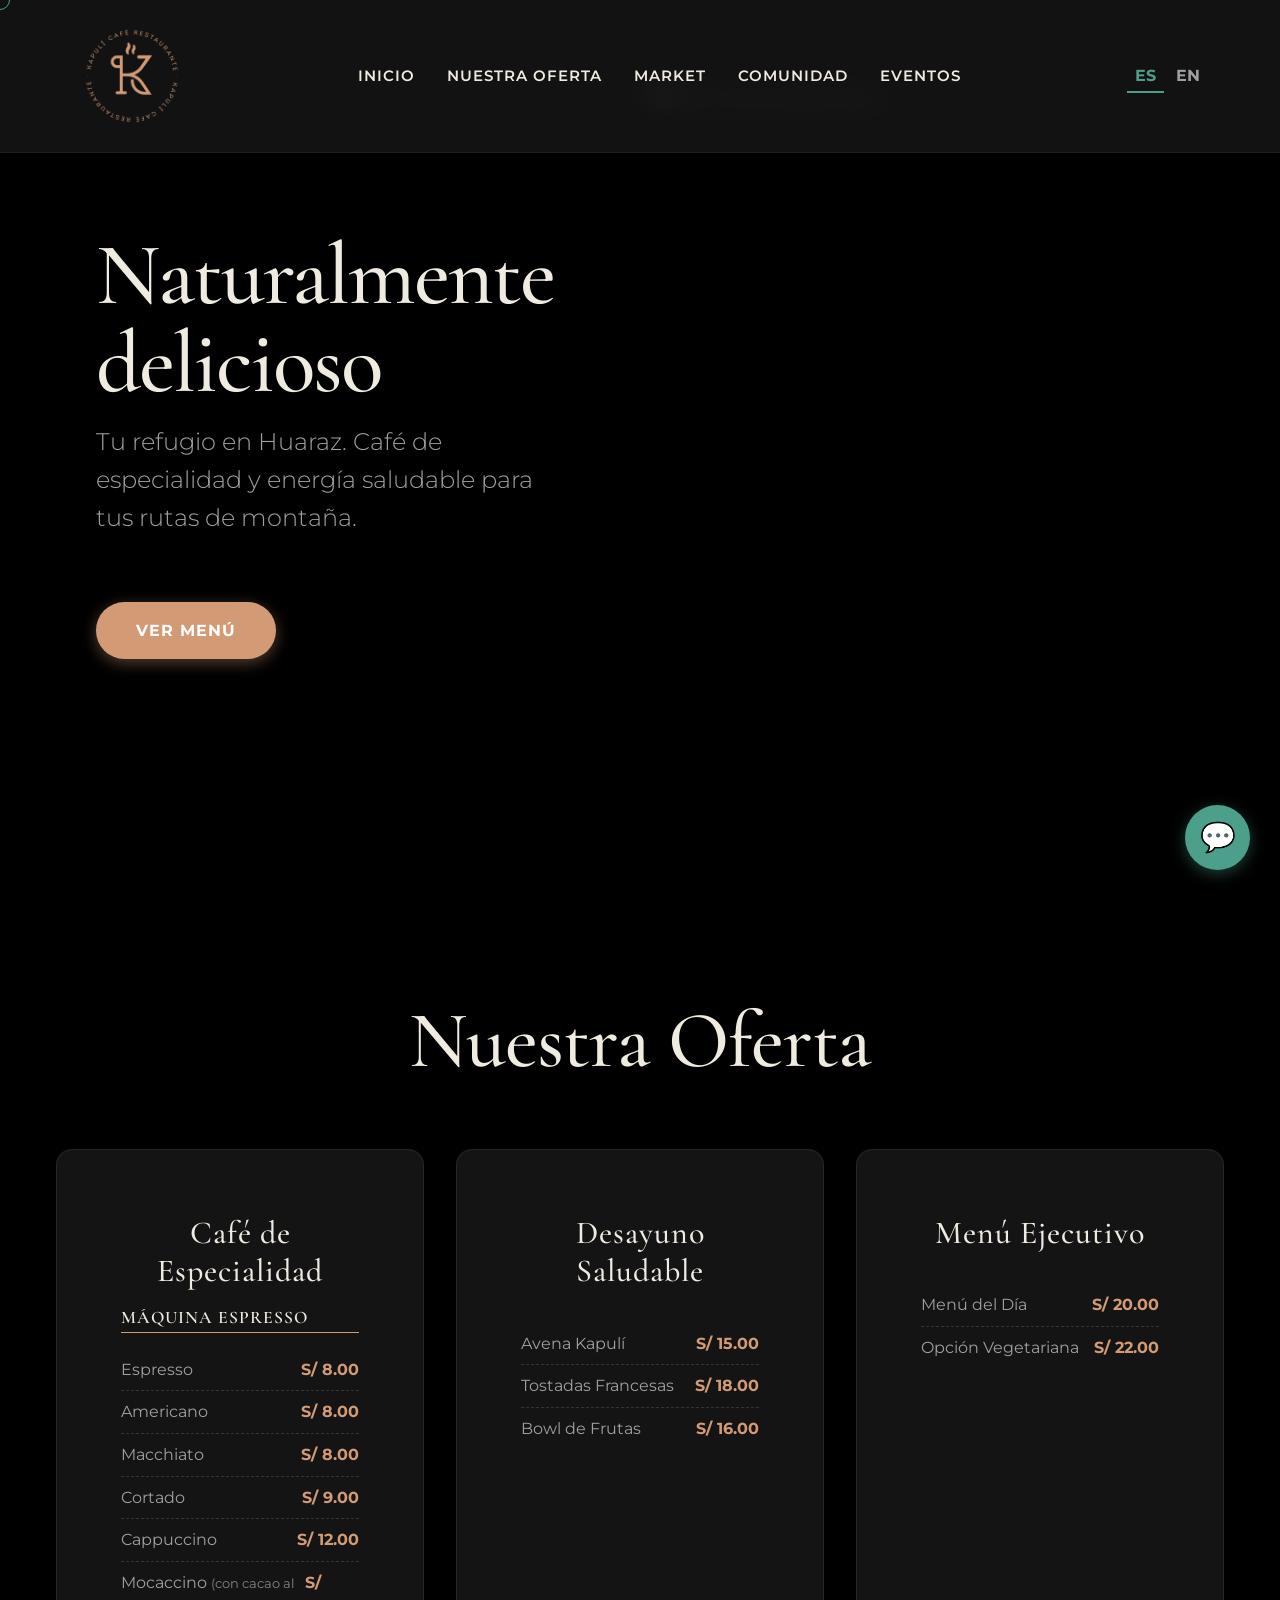
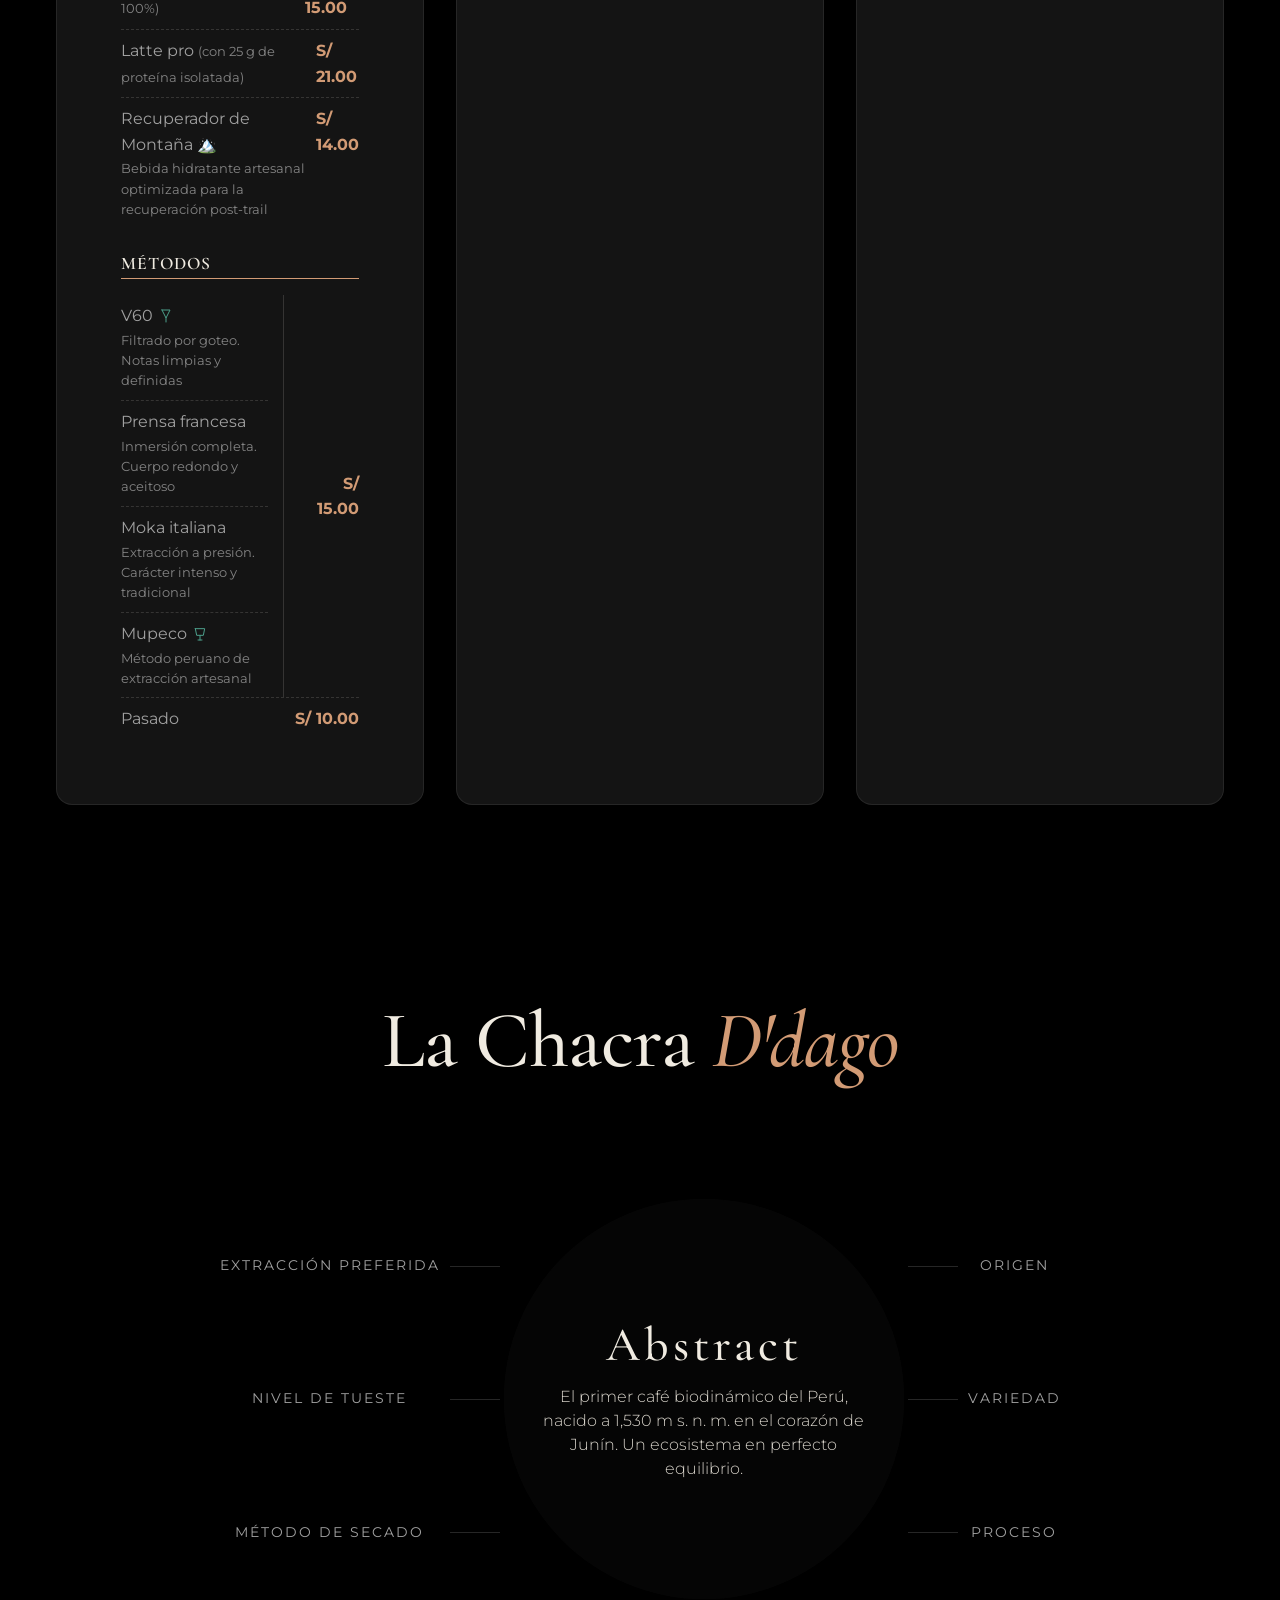
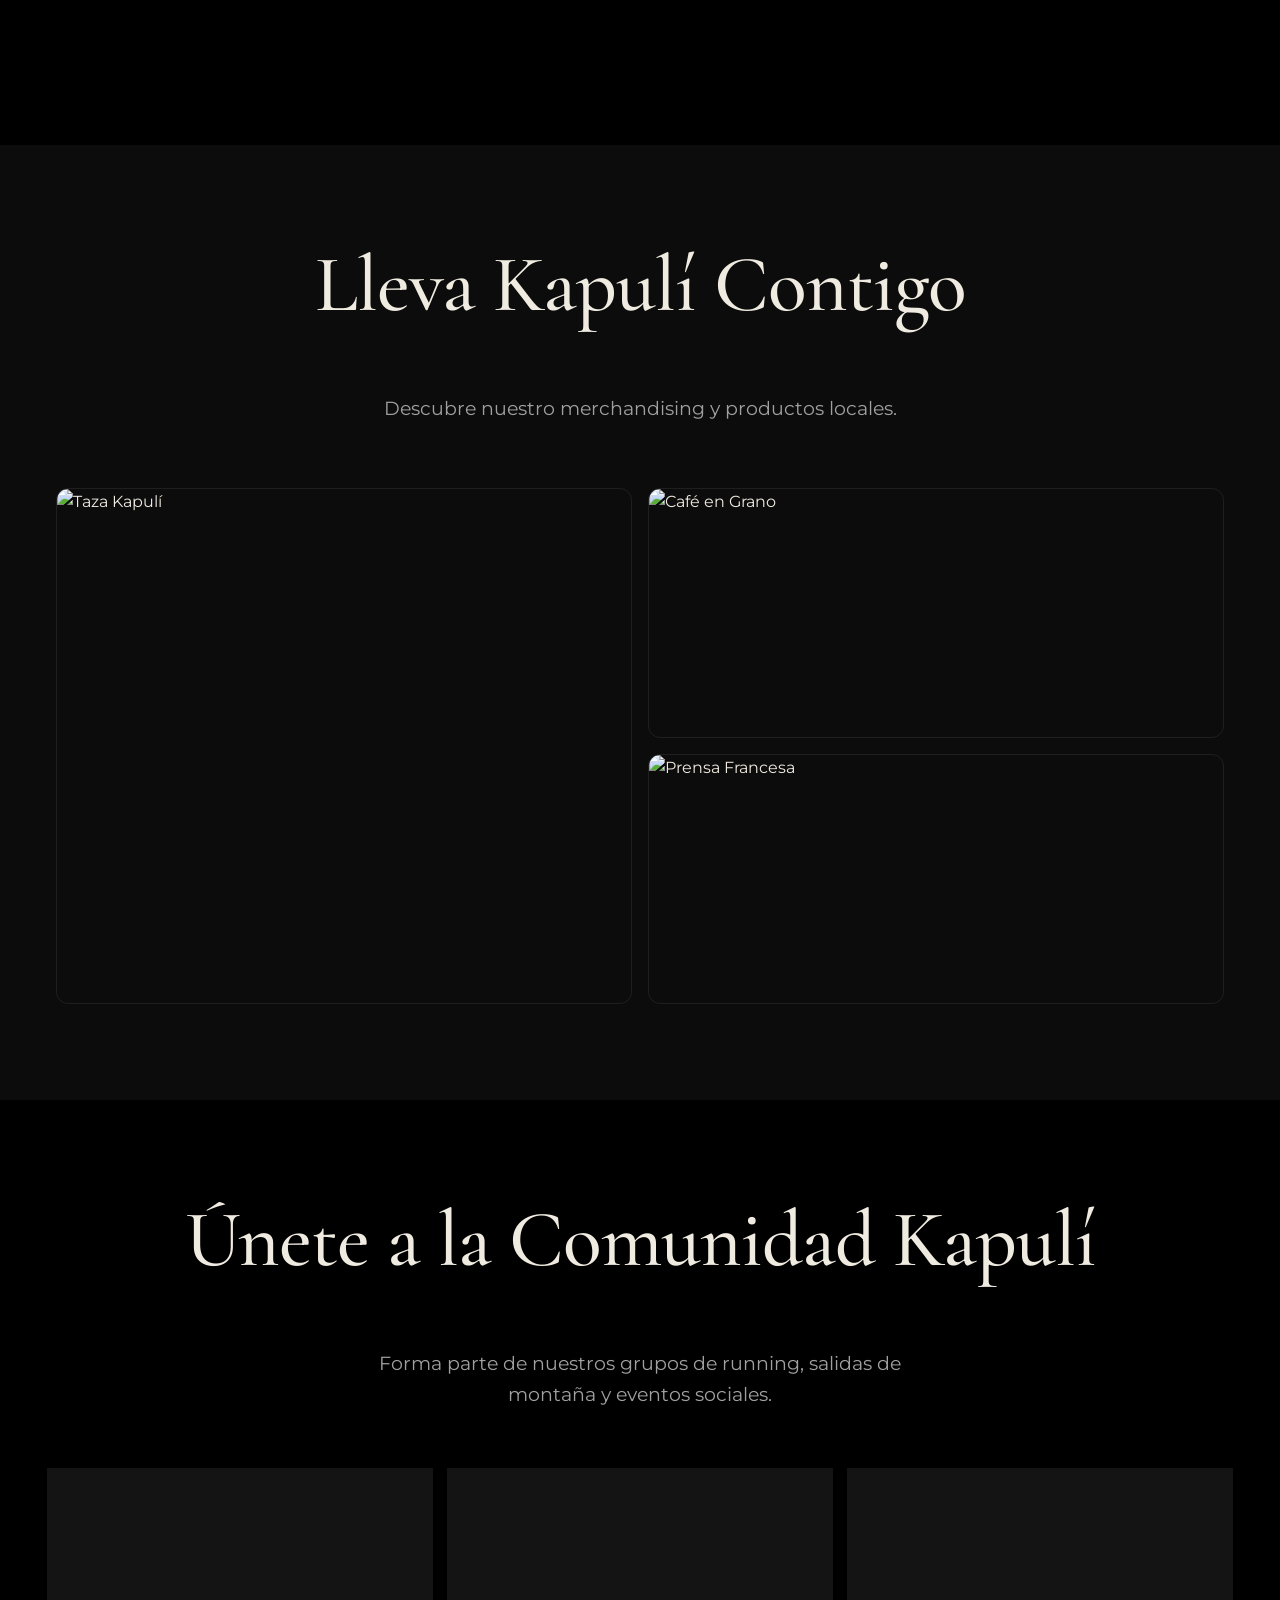
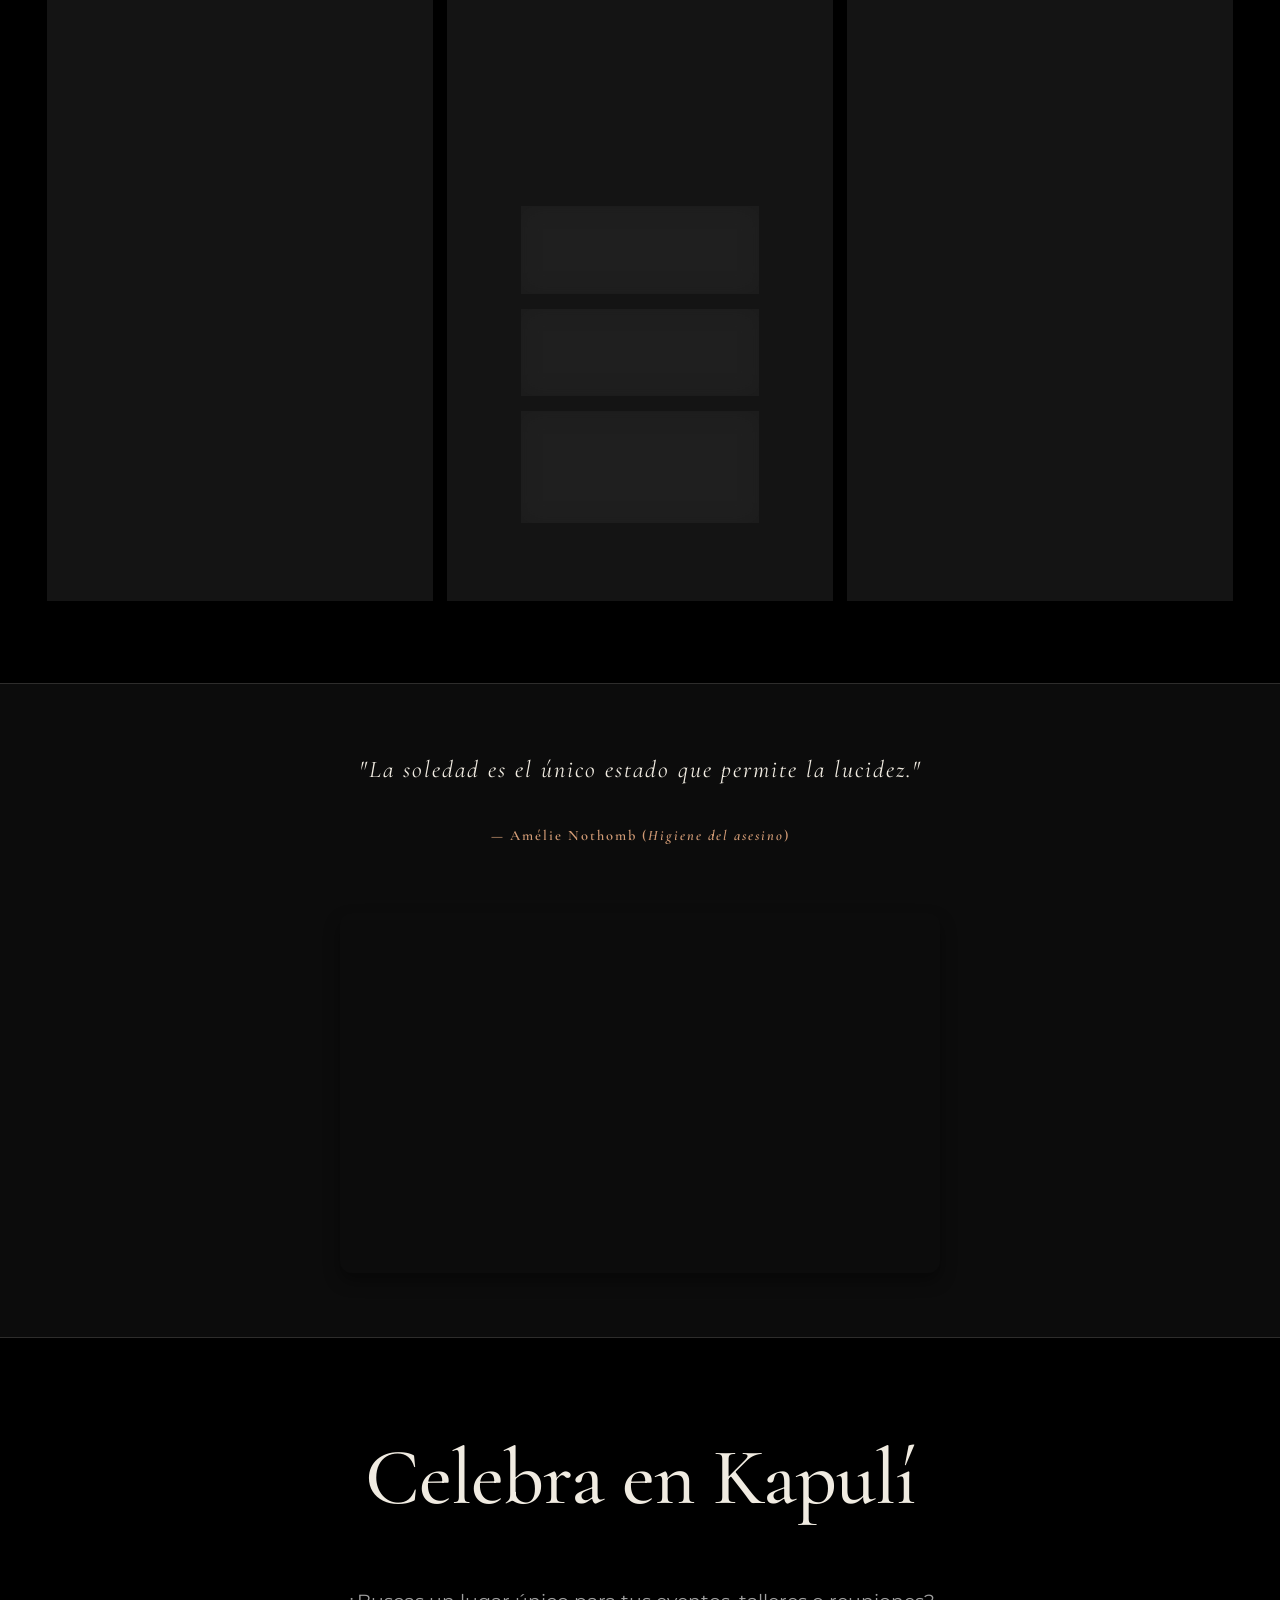
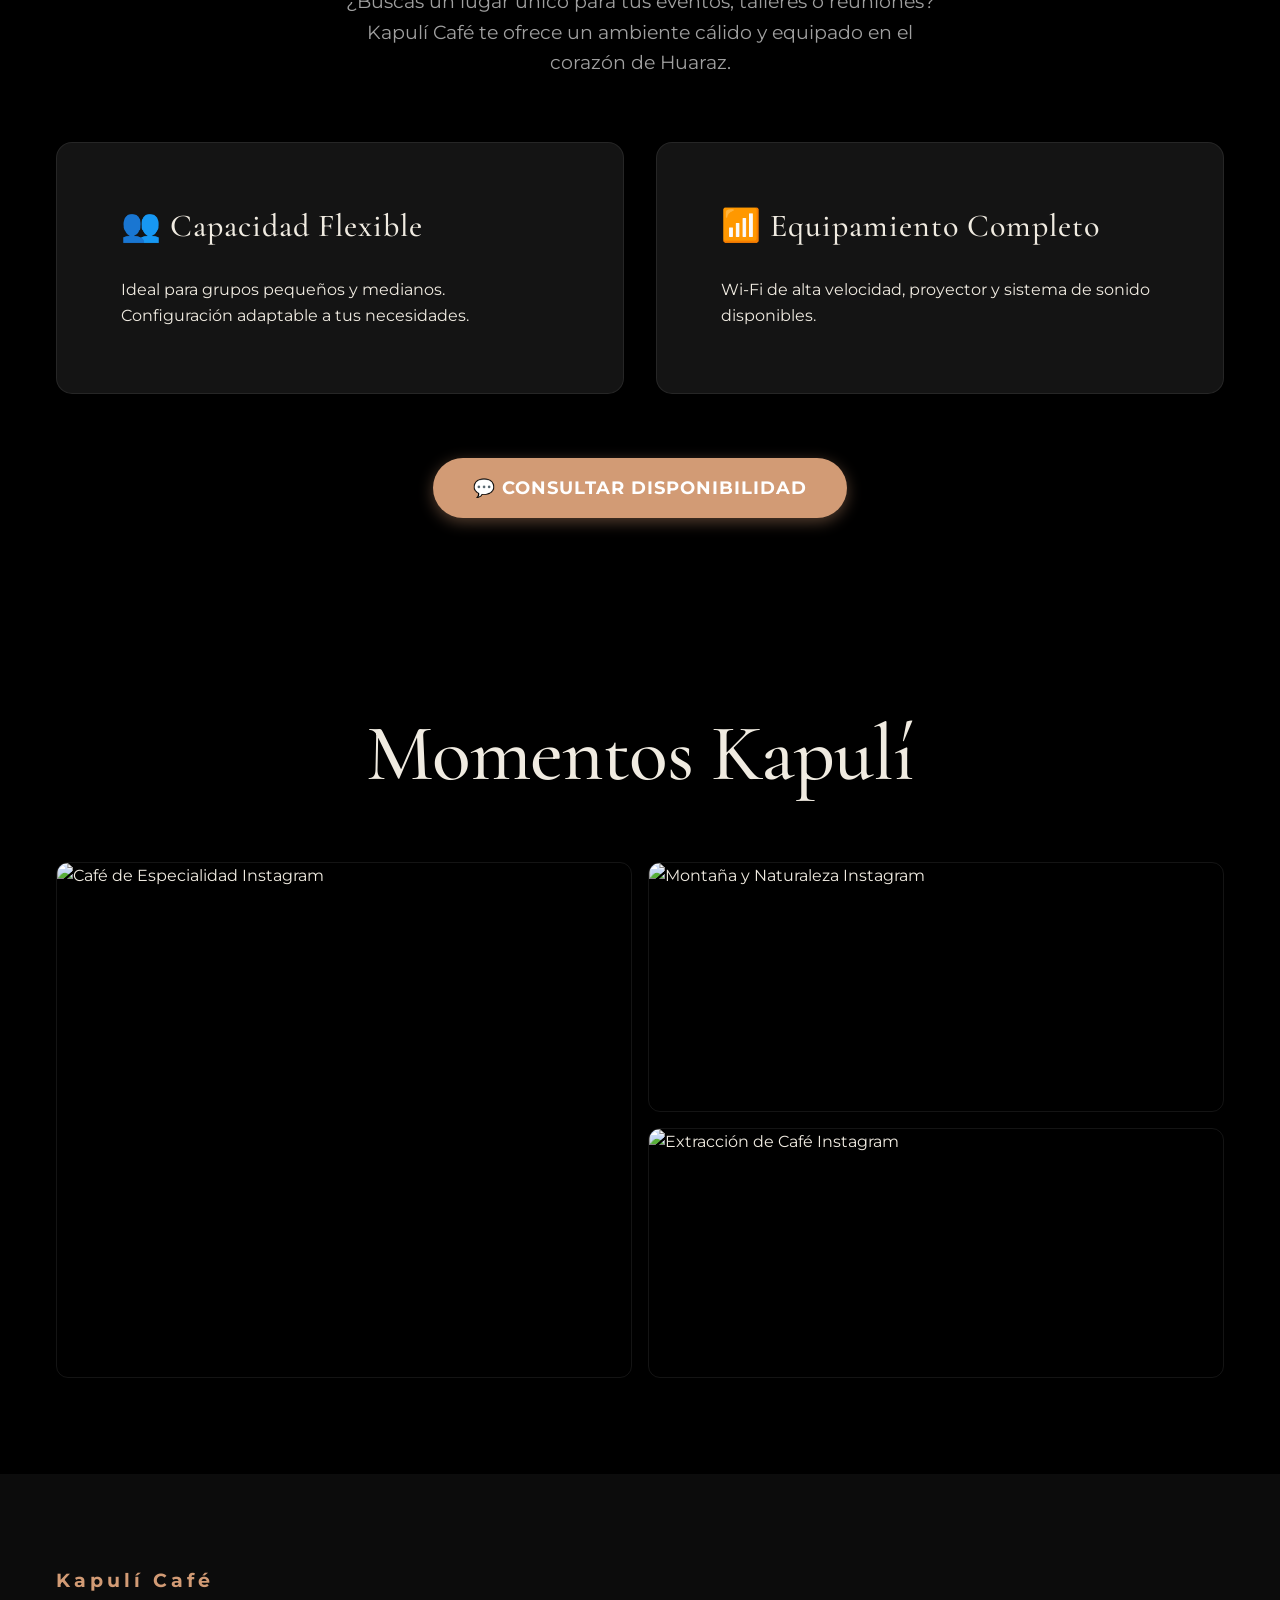
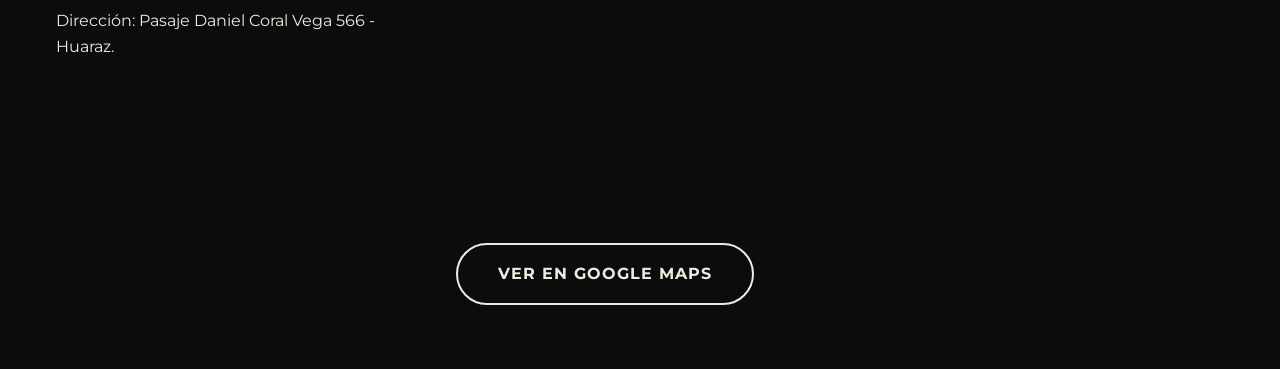
==== index.html @ ce72f65f "feat: implement interactive technical coffee wheel inspired by onyx layout" ====
<!DOCTYPE html>
<html lang="es">
<head>
    <meta charset="UTF-8">
    <meta name="viewport" content="width=device-width, initial-scale=1.0">
    <title>Kapulí Café | Naturalmente delicioso</title>
    <meta name="description" content="Kapulí Café: Tu refugio saludable en Huaraz. Café de especialidad, comunidad de montañismo y running, y comida nutritiva para tus aventuras.">
    <meta name="keywords" content="Café de especialidad en Huaraz, Montañismo, Running, Refugio saludable, Cafetería en Huaraz, Café de origen">
    
    <!-- CSS -->
    <link rel="stylesheet" href="css/variables.css">
    <link rel="stylesheet" href="css/base.css">
    <link rel="stylesheet" href="css/layout.css">
    <link rel="stylesheet" href="css/components.css">
    
    <!-- Google Fonts Fallback (Montserrat & Cormorant Garamond) -->
    <link rel="preconnect" href="https://fonts.googleapis.com">
    <link rel="preconnect" href="https://fonts.gstatic.com" crossorigin>
    <link href="https://fonts.googleapis.com/css2?family=Cormorant+Garamond:ital,wght@0,400;0,500;0,600;0,700;1,400;1,500;1,600;1,700&family=Montserrat:wght@300;400;600;700&display=swap" rel="stylesheet">
    
    <!-- JSON-LD SEO Local -->
    <script type="application/ld+json">
    {
      "@context": "https://schema.org",
      "@type": "CafeOrCoffeeShop",
      "name": "Kapulí Café",
      "image": "https://okarin112.github.io/kapuli-cafe/assets/brand/logo.png",
      "url": "https://okarin112.github.io/kapuli-cafe/",
      "telephone": "+51999999999",
      "address": {
        "@type": "PostalAddress",
        "streetAddress": "Pasaje Daniel Coral Vega 566",
        "addressLocality": "Huaraz",
        "addressRegion": "Ancash",
        "postalCode": "02001",
        "addressCountry": "PE"
      },
      "servesCuisine": "Specialty Coffee",
      "description": "Tu refugio saludable en Huaraz. Café de especialidad, comunidad de montañismo y running, y comida nutritiva para tus aventuras."
    }
    </script>
</head>
<body>
    <!-- Splash Screen -->
    <div id="splash-screen" class="splash-screen">
        <div class="splash-content">
            <img src="assets/brand/logo.png" alt="Kapulí Café Logo" class="splash-logo">
            <h2 class="pulse-text" data-i18n="hero.slogan" style="font-family: var(--font-serif);"><em>Naturalmente</em> delicioso</h2>
        </div>
    </div>
    <!-- Navbar -->
    <header class="header">
        <nav class="nav-container">
            <div class="logo">
                <img src="assets/brand/logo.png" alt="Kapulí Café Logo" id="navbar-logo" style="height: 120px; width: auto; object-fit: contain;">
            </div>
            
            <button class="menu-toggle" id="mobile-menu-btn" aria-label="Abrir menú">☰</button>
            
            <ul class="nav-links" id="nav-links">
                <li><a href="#hero" class="nav-item" data-i18n="nav.home">Inicio</a></li>
                <li><a href="#menu" class="nav-item" data-i18n="nav.menu">Nuestra Oferta</a></li>
                <li><a href="#market" class="nav-item" data-i18n="nav.market">Market</a></li>
                <li><a href="#community" class="nav-item" data-i18n="nav.community">Comunidad</a></li>
                <li><a href="#events" class="nav-item" data-i18n="nav.events">Eventos</a></li>
            </ul>
            <div class="lang-selector">
                <button id="btn-es" class="active" aria-label="Cambiar a Español">ES</button>
                <button id="btn-en" aria-label="Cambiar a Inglés">EN</button>
            </div>
        </nav>
    </header>

    <main>
        <!-- Hero Section -->
        <section id="hero" class="hero">
            <div class="hero-left">
                <h2 class="reveal-text" data-i18n="hero.slogan"><em>Naturalmente</em> delicioso</h2>
                <p class="reveal-text" data-i18n="hero.description">Tu refugio en Huaraz. Café de especialidad y energía saludable para tus rutas de montaña.</p>
                <a href="#menu" class="btn btn-primary reveal-text" data-i18n="hero.cta">Ver Menú</a>
            </div>
            <div class="hero-right reveal-text">
                <img src="https://images.unsplash.com/photo-1497935586351-b67a49e012bf?auto=format&fit=crop&w=800&q=80" alt="Café de especialidad Kapulí">
            </div>
        </section>

        <!-- Nuestra Oferta -->
        <section id="menu" class="menu-section">
            <div class="container">
                <h2 class="section-title reveal-text" data-i18n="menu.title">Nuestra <em>Oferta</em></h2>
                <div class="menu-categories">
                    <div class="category-card" id="cat-coffee">
                        <h3 data-i18n="menu.coffee.title">☕ Café de Especialidad</h3>
                        
                        <h4 style="text-align: left; color: var(--color-text-main); margin-top: 1rem; font-size: 1.1rem; border-bottom: 1px solid var(--color-primary); padding-bottom: 4px;">MÁQUINA ESPRESSO</h4>
                        <ul class="product-list" style="margin-top: 0.5rem;">
                            <li><span>Espresso</span> <span class="price">S/ 8.00</span></li>
                            <li><span>Americano</span> <span class="price">S/ 8.00</span></li>
                            <li><span>Macchiato</span> <span class="price">S/ 8.00</span></li>
                            <li><span>Cortado</span> <span class="price">S/ 9.00</span></li>
                            <li><span>Cappuccino</span> <span class="price">S/ 12.00</span></li>
                            <li>
                                <div style="display: flex; flex-direction: column;">
                                    <span>Mocaccino <small style="font-size: 0.8em; opacity: 0.8;">(con cacao al 100%)</small></span>
                                </div>
                                <span class="price">S/ 15.00</span>
                            </li>
                            <li>
                                <div style="display: flex; flex-direction: column;">
                                    <span>Latte pro <small style="font-size: 0.8em; opacity: 0.8;">(con 25 g de proteína isolatada)</small></span>
                                </div>
                                <span class="price">S/ 21.00</span>
                            </li>
                            <li>
                                <div style="display: flex; flex-direction: column;">
                                    <span data-i18n="menu.recovery.title">Recuperador de Montaña 🏔️</span>
                                    <small data-i18n="menu.recovery.desc" style="font-size: 0.8em; opacity: 0.8; display: block; margin-top: 2px;">Bebida hidratante artesanal optimizada para la recuperación post-trail</small>
                                </div>
                                <span class="price">S/ 14.00</span>
                            </li>
                        </ul>
                        <h4 style="text-align: left; color: var(--color-text-main); margin-top: 1.5rem; font-size: 1.1rem; border-bottom: 1px solid var(--color-primary); padding-bottom: 4px;">MÉTODOS</h4>
                        <ul class="product-list" style="margin-top: 0.5rem;">
                            <li style="align-items: center; padding: 0; border-bottom: 1px dashed var(--color-border);">
                                <div style="flex: 1; border-right: 1px solid var(--color-border); padding-right: 15px;">
                                    <div style="padding: 0.5rem 0; border-bottom: 1px dashed var(--color-border);">
                                        <div style="display: flex; flex-direction: column;">
                                            <span title="Filtrado manual por goteo con perfil limpio" style="display: flex; align-items: center;">V60 
                                                <svg style="margin-left:5px;" width="16" height="16" viewBox="0 0 24 24" fill="none" stroke="var(--color-secondary)" stroke-width="1.5" stroke-linecap="round" stroke-linejoin="round"><polygon points="6 3 18 3 12 15 6 3"></polygon><line x1="12" y1="15" x2="12" y2="21"></line></svg>
                                            </span>
                                            <span style="font-size: 0.8em; opacity: 0.8; margin-top: 2px;">Filtrado por goteo. Notas limpias y definidas</span>
                                        </div>
                                    </div>
                                    <div style="padding: 0.5rem 0; border-bottom: 1px dashed var(--color-border);">
                                        <div style="display: flex; flex-direction: column;">
                                            <span>Prensa francesa</span>
                                            <span style="font-size: 0.8em; opacity: 0.8; margin-top: 2px;">Inmersión completa. Cuerpo redondo y aceitoso</span>
                                        </div>
                                    </div>
                                    <div style="padding: 0.5rem 0; border-bottom: 1px dashed var(--color-border);">
                                        <div style="display: flex; flex-direction: column;">
                                            <span>Moka italiana</span>
                                            <span style="font-size: 0.8em; opacity: 0.8; margin-top: 2px;">Extracción a presión. Carácter intenso y tradicional</span>
                                        </div>
                                    </div>
                                    <div style="padding: 0.5rem 0;">
                                        <div style="display: flex; flex-direction: column;">
                                            <span title="Método peruano de extracción artesanal" style="display: flex; align-items: center;">Mupeco 
                                                <svg style="margin-left:5px;" width="16" height="16" viewBox="0 0 24 24" fill="none" stroke="var(--color-secondary)" stroke-width="1.5" stroke-linecap="round" stroke-linejoin="round"><path d="M5 4h14l-2 10H7L5 4z"></path><path d="M12 14v7"></path><path d="M9 21h6"></path></svg>
                                            </span>
                                            <span style="font-size: 0.8em; opacity: 0.8; margin-top: 2px;">Método peruano de extracción artesanal</span>
                                        </div>
                                    </div>
                                </div>
                                <span class="price" style="margin-left: 15px; width: 60px; text-align: right;">S/ 15.00</span>
                            </li>
                            <li><span>Pasado</span> <span class="price">S/ 10.00</span></li>
                        </ul>

                    </div>
                    <div class="category-card" id="cat-breakfast">
                        <h3 data-i18n="menu.breakfast.title">🥐 Desayuno Saludable</h3>
                        <ul class="product-list">
                            <li>Avena Kapulí <span class="price">S/ 15.00</span></li>
                            <li>Tostadas Francesas <span class="price">S/ 18.00</span></li>
                            <li>Bowl de Frutas <span class="price">S/ 16.00</span></li>
                        </ul>
                    </div>
                    <div class="category-card" id="cat-executive">
                        <h3 data-i18n="menu.executive.title">🍽️ Menú Ejecutivo</h3>
                        <ul class="product-list">
                            <li>Menú del Día <span class="price">S/ 20.00</span></li>
                            <li>Opción Vegetariana <span class="price">S/ 22.00</span></li>
                        </ul>
                    </div>
                </div>
            </div>
        </section>

        <!-- Coffee Lab Section: Rueda Técnica Interactiva -->
        <section id="coffee-lab-section" class="lab-section reveal-text">
            <div class="container">
                <h2 class="section-title reveal-text">La Chacra <em>D'dago</em></h2>
                <div class="coffee-wheel-container">
                    <div class="wheel-nodes-left">
                        <button class="wheel-node" data-key="extraccion">Extracción Preferida</button>
                        <button class="wheel-node" data-key="tueste">Nivel de Tueste</button>
                        <button class="wheel-node" data-key="secado">Método de Secado</button>
                    </div>
                    <div id="lab-center-display" class="lab-center-display">
                        <div class="center-content">
                            <h3 id="lab-title">abstract</h3>
                            <p id="lab-desc">El primer café biodinámico del Perú, nacido a 1,530 m s. n. m. en el corazón de Junín. Un ecosistema en perfecto equilibrio.</p>
                        </div>
                    </div>
                    <div class="wheel-nodes-right">
                        <button class="wheel-node" data-key="origen">Origen</button>
                        <button class="wheel-node" data-key="variedad">Variedad</button>
                        <button class="wheel-node" data-key="proceso">Proceso</button>
                    </div>
                </div>
            </div>
        </section>

        <!-- Market -->
        <section id="market" class="market-section">
            <div class="container">
                <h2 class="section-title reveal-text" data-i18n="market.title">Lleva <em>Kapulí</em> Contigo</h2>
                <p class="section-subtitle reveal-text" data-i18n="market.description">Descubre nuestro merchandising y productos locales.</p>
                <div class="market-gallery">
                    <div class="market-item">
                        <img src="https://images.unsplash.com/photo-1514432324607-a09d9b4aefdd?auto=format&fit=crop&w=600&q=80" alt="Taza Kapulí">
                    </div>
                    <div class="market-item">
                        <img src="https://images.unsplash.com/photo-1559525839-b184a4d698c7?auto=format&fit=crop&w=600&q=80" alt="Café en Grano">
                    </div>
                    <div class="market-item">
                        <img src="https://images.unsplash.com/photo-1544787219-7f47ccb76574?auto=format&fit=crop&w=600&q=80" alt="Prensa Francesa">
                    </div>
                </div>
            </div>
        </section>

        <!-- Comunidad -->
        <section id="community" class="community-section">
            <div class="container">
                <h2 class="section-title reveal-text" data-i18n="community.title">Únete a la <em>Comunidad</em> Kapulí</h2>
                <p class="section-subtitle reveal-text" data-i18n="community.description">Más que clientes, somos una comunidad en movimiento.</p>
                <div class="menu-categories">
                    <div class="category-card">
                        <h3>🏃 Running Club</h3>
                        <p class="product-list" style="border:none;">Salidas grupales todos los domingos. ¡Todos los ritmos bienvenidos! Corre con nosotros por los senderos de Huaraz.</p>
                        <br>
                        <a href="#" class="btn btn-strava">Unirme en Strava</a>
                    </div>
                    <div class="category-card">
                        <h3>🧗 Salidas a la Montaña</h3>
                        <p class="product-list" style="border:none;">Punto de encuentro para trekkings y aclimatación. Conecta con otros montañistas y planifica tu próxima cumbre.</p>
                        <div id="mountain-dashboard" class="mountain-dashboard">
                            <div class="weather-card reveal-text">
                                <div class="weather-location">Huaraz (3,052m)</div>
                                <div class="weather-data" style="display: flex; align-items: center; justify-content: center; gap: 8px;">
                                    <svg width="24" height="24" viewBox="0 0 24 24" fill="none" stroke="currentColor" stroke-width="1.5" stroke-linecap="round" stroke-linejoin="round"><circle cx="12" cy="12" r="5"/><line x1="12" y1="1" x2="12" y2="3"/><line x1="12" y1="21" x2="12" y2="23"/><line x1="4.22" y1="4.22" x2="5.64" y2="5.64"/><line x1="18.36" y1="18.36" x2="19.78" y2="19.78"/><line x1="1" y1="12" x2="3" y2="12"/><line x1="21" y1="12" x2="23" y2="12"/><line x1="4.22" y1="19.78" x2="5.64" y2="18.36"/><line x1="18.36" y1="5.64" x2="19.78" y2="4.22"/></svg>
                                    <span><span id="temp-huaraz">18°C</span> | <span id="cond-huaraz">Despejado</span></span>
                                </div>
                            </div>
                            <div class="weather-card reveal-text">
                                <div class="weather-location">Laguna Churup (4,450m)</div>
                                <div class="weather-data" style="display: flex; align-items: center; justify-content: center; gap: 8px;">
                                    <svg width="24" height="24" viewBox="0 0 24 24" fill="none" stroke="currentColor" stroke-width="1.5" stroke-linecap="round" stroke-linejoin="round"><path d="M18 10h-1.26A8 8 0 1 0 9 20h9a5 5 0 0 0 0-10z"/></svg>
                                    <span><span id="temp-churup">8°C</span> | <span id="cond-churup">Nublado</span></span>
                                </div>
                            </div>
                            <div class="weather-card reveal-text">
                                <div class="weather-location">Nevado Vallunaraju (5,686m)</div>
                                <div class="weather-data" style="display: flex; align-items: center; justify-content: center; gap: 8px;">
                                    <svg width="24" height="24" viewBox="0 0 24 24" fill="none" stroke="currentColor" stroke-width="1.5" stroke-linecap="round" stroke-linejoin="round"><path d="M9.59 4.59A2 2 0 1 1 11 8H2m10.59 11.41A2 2 0 1 0 14 16H2m15.73-8.27A2.5 2.5 0 1 1 19.5 12H2"/></svg>
                                    <span><span id="temp-valluna">-4°C</span> | <span id="cond-valluna">Viento Fuerte</span></span>
                                </div>
                            </div>
                        </div>
                    </div>
                    <div class="category-card">
                        <h3>🎙️ Eventos y Charlas</h3>
                        <p class="product-list" style="border:none;">Proyecciones, charlas técnicas y café post-ruta. Aprende, comparte y disfruta de la cultura de montaña.</p>
                    </div>
                </div>
            </div>
        </section>

        <!-- Citas Zen y Refugio Literario -->
        <section id="zen-quotes" class="zen-section">
            <div class="container">
                <div id="zen-quote-container" class="zen-quote-container reveal-text" style="margin-bottom: var(--spacing-lg);">
                    <!-- El contenido será inyectado por main.js -->
                </div>
                <div class="spotify-container">
                    <iframe style="border-radius:12px" src="https://open.spotify.com/embed/playlist/37i9dQZF1DXcBWIGoYBM5M?utm_source=generator&theme=0" width="100%" height="352" frameBorder="0" allowfullscreen="" allow="autoplay; clipboard-write; encrypted-media; fullscreen; picture-in-picture" loading="lazy"></iframe>
                </div>
            </div>
        </section>

        <!-- Alquiler / Eventos -->
        <section id="events" class="events-section">
            <div class="container">
                <h2 class="section-title reveal-text" data-i18n="events.title">Celebra en <em>Kapulí</em></h2>
                <p class="section-subtitle reveal-text" data-i18n="events.description">¿Buscas un lugar único para tus eventos, talleres o reuniones? Kapulí Café te ofrece un ambiente cálido y equipado en el corazón de Huaraz.</p>
                
                <div class="menu-categories" style="margin-bottom: var(--spacing-lg);">
                    <div class="category-card" style="text-align: left;">
                        <h3>👥 Capacidad Flexible</h3>
                        <p class="product-list" style="border:none;">Ideal para grupos pequeños y medianos. Configuración adaptable a tus necesidades.</p>
                    </div>
                    <div class="category-card" style="text-align: left;">
                        <h3>📶 Equipamiento Completo</h3>
                        <p class="product-list" style="border:none;">Wi-Fi de alta velocidad, proyector y sistema de sonido disponibles.</p>
                    </div>
                </div>
                
                <a href="#" class="btn btn-primary" style="font-size: 1.1rem;">💬 Consultar Disponibilidad</a>
            </div>
        </section>

        <!-- Social Media -->
        <section id="social" class="social-section">
            <div class="container">
                <h2 class="section-title reveal-text" data-i18n="social.title"><em>Momentos</em> Kapulí</h2>
                <div class="social-grid">
                    <div class="market-item">
                        <img src="https://images.unsplash.com/photo-1497935586351-b67a49e012bf?auto=format&fit=crop&w=600&q=80" alt="Café de Especialidad Instagram">
                    </div>
                    <div class="market-item">
                        <img src="https://images.unsplash.com/photo-1464822759023-fed622ff2c3b?auto=format&fit=crop&w=600&q=80" alt="Montaña y Naturaleza Instagram">
                    </div>
                    <div class="market-item">
                        <img src="https://images.unsplash.com/photo-1509042239860-f550ce710b93?auto=format&fit=crop&w=600&q=80" alt="Extracción de Café Instagram">
                    </div>
                </div>
            </div>
        </section>
    </main>

    <!-- Footer -->
    <footer class="footer">
        <div class="container footer-content">
            <div class="footer-info">
                <h3>Kapulí Café</h3>
                <p data-i18n="footer.address">Dirección: Pasaje Daniel Coral Vega 566 - Huaraz.</p>
            </div>
            <div class="footer-map">
                <iframe src="https://www.google.com/maps/embed?pb=!1m18!1m12!1m3!1d3933.208579040375!2d-77.5303254!3d-9.5292415!2m3!1f0!2f0!3f0!3m2!1i1024!2i768!4f13.1!3m3!1m2!1s0x91a90d10f130b05b%3A0x6b45a0ed79c2dc01!2sPasaje%20Daniel%20Coral%20Vega%20566%2C%20Huaraz%2002001%2C%20Peru!5e0!3m2!1sen!2sus!4v1715632120000!5m2!1sen!2sus" width="100%" height="250" style="border:0; border-radius: 8px; margin-bottom: 1rem;" allowfullscreen="" loading="lazy" referrerpolicy="no-referrer-when-downgrade"></iframe>
                <br>
                <a href="https://maps.app.goo.gl/ZvLGfyKCFGQQhLXx5" target="_blank" class="btn btn-secondary" data-i18n="footer.map_btn">Ver en Google Maps</a>
            </div>
            <div class="footer-social">
                <!-- Iconos de RRSS -->
            </div>
        </div>
    </footer>

    <!-- Chatbot / Botón Flotante -->
    <a href="https://wa.me/51999999999?text=Hola%20Kapulí%20Café!%20Quiero%20consultar%20sobre%20el%20espacio%20de%20eventos%20o%20el%20café%20de%20especialidad." target="_blank" rel="noopener noreferrer" class="floating-chat" id="floating-chat" aria-label="Abrir chat">
        💬
    </a>

    <!-- Scripts -->
    <script src="js/translations.js"></script>
    <script src="js/i18n.js"></script>
    <script src="js/main.js"></script>
    
    <!-- Cursor Personalizado -->
    <div class="custom-cursor"></div>
</body>
</html>
---- css/variables.css ----
/* Variables de CSS (Modo Oscuro Oficial) */
:root {
    /* Colores de la Marca */
    --color-primary: #D29B75; /* Marrón Kapulí */
    --color-primary-hover: #B5805D; /* Tono oscuro de Marrón */
    --color-secondary: #4C9F8B; /* Verde Kapulí */
    --color-secondary-hover: #3D8271; /* Tono oscuro de Verde */
    --color-background: #000000; /* Negro puro absoluto */
    --color-surface: #0c0c0c; /* Gris grafito ultra oscuro */
    --color-text-main: #F0EBE1; /* Tono tiza/crema suave para contraste dramático */
    --color-text-muted: #A0A0A0; 
    --color-border: rgba(240, 235, 225, 0.15); /* Divisores sutiles adaptados al nuevo texto */
    
    /* Tipografía de la Marca */
    --font-primary: 'Intro', 'Montserrat', sans-serif;
    --font-secondary: 'Intro', 'Montserrat', sans-serif;
    --font-serif: 'Cormorant Garamond', serif;
    
    /* Spacing */
    --spacing-xs: 0.5rem;
    --spacing-sm: 1rem;
    --spacing-md: 2rem;
    --spacing-lg: 4rem;
    --spacing-xl: 6rem;

    /* Borders & Shadows */
    --border-radius: 12px;
    --shadow-sm: 0 4px 6px rgba(0,0,0,0.2);
    --shadow-md: 0 8px 16px rgba(0,0,0,0.4);
}
---- css/base.css ----
/* Estilos Base y Resets */
*, *::before, *::after {
    box-sizing: border-box;
    margin: 0;
    padding: 0;
}

html {
    scroll-behavior: smooth;
    scroll-padding-top: 85px; /* Evitar que el header fijo tape los títulos */
    font-size: 16px;
}

body {
    font-family: var(--font-primary);
    background-color: var(--color-background);
    /* Wildcard: Textura de micro-concreto/ruido SVG muy sutil */
    background-image: url("data:image/svg+xml,%3Csvg viewBox='0 0 200 200' xmlns='http://www.w3.org/2000/svg'%3E%3Cfilter id='noiseFilter'%3E%3CfeTurbulence type='fractalNoise' baseFrequency='0.85' numOctaves='3' stitchTiles='stitch'/%3E%3C/filter%3E%3Crect width='100%25' height='100%25' filter='url(%23noiseFilter)' opacity='0.03'/%3E%3C/svg%3E");
    color: var(--color-text-main);
    line-height: 1.6;
    overflow-x: hidden;
}

h1, h2, h3, h4, h5, h6 {
    font-family: var(--font-secondary);
    line-height: 1.2;
    margin-bottom: var(--spacing-sm);
    letter-spacing: 4px;
}

a {
    text-decoration: none;
    color: inherit;
}

ul, ol {
    list-style: none;
}

img, picture, video, canvas, svg {
    display: block;
    max-width: 100%;
}

button, input, select, textarea {
    font: inherit;
}

/* Custom Cursor */
.custom-cursor {
    position: fixed;
    top: 0;
    left: 0;
    width: 20px;
    height: 20px;
    border: 1px solid var(--color-secondary);
    border-radius: 50%;
    pointer-events: none;
    z-index: 10000;
    transform: translate(-50%, -50%);
    transition: width 0.2s, height 0.2s, background-color 0.2s;
    display: none; /* Hidden by default, shown via JS if mouse available */
}

@media (hover: hover) and (pointer: fine) {
    body {
        cursor: none;
    }
    
    .custom-cursor {
        display: block;
    }
    
    /* Interactive states */
    body:has(a:hover, button:hover, .btn:hover) .custom-cursor {
        width: 30px;
        height: 30px;
        background-color: rgba(76, 159, 139, 0.2);
    }
}
---- css/layout.css ----
/* Layout y Estructura Principal */

/* Splash Screen */
.splash-screen {
    position: fixed;
    top: 0;
    left: 0;
    width: 100vw;
    height: 100vh;
    background-color: var(--color-background);
    z-index: 9999;
    display: flex;
    justify-content: center;
    align-items: center;
    transition: opacity 0.5s ease-out;
}

.splash-content {
    text-align: center;
}

.splash-logo {
    height: 280px;
    width: auto;
    margin: 0 auto;
    object-fit: contain;
}

.pulse-text {
    color: var(--color-secondary);
    margin-top: 2rem;
    font-size: 1.5rem;
    animation: pulse 2s infinite;
}

@keyframes pulse {
    0% { opacity: 0.6; transform: scale(0.98); }
    50% { opacity: 1; transform: scale(1); }
    100% { opacity: 0.6; transform: scale(0.98); }
}

.container {
    width: 100%;
    max-width: 1200px;
    margin: 0 auto;
    padding: 0 var(--spacing-sm);
}

section {
    padding: var(--spacing-xl) 0;
    transition: opacity 1s ease, visibility 1s ease;
}

.section-title {
    text-align: center;
    font-size: 5rem;
    margin-bottom: var(--spacing-lg);
    color: var(--color-text-main);
    font-weight: 500;
    font-family: var(--font-serif);
    letter-spacing: -1px;
    line-height: 1.1;
}

.section-title em {
    font-style: italic;
    color: var(--color-primary); /* Acento sutil en cursiva */
}

.section-title span {
    color: var(--color-primary); /* Acento sutil en alguna palabra si se desea */
}

.section-subtitle {
    text-align: center;
    font-size: 1.2rem;
    margin-bottom: var(--spacing-lg);
    color: var(--color-text-muted);
    max-width: 600px;
    margin-left: auto;
    margin-right: auto;
}

/* Header */
.header {
    position: fixed;
    top: 0;
    left: 0;
    width: 100%;
    background-color: rgba(22, 22, 22, 0.85); /* Negro Kapulí translúcido */
    backdrop-filter: blur(15px);
    -webkit-backdrop-filter: blur(15px);
    z-index: 1000;
    border-bottom: 1px solid rgba(255, 255, 255, 0.05);
    transition: all 0.3s ease, opacity 1s ease, visibility 1s ease;
}

.header.scrolled {
    background-color: rgba(22, 22, 22, 0.98);
    box-shadow: var(--shadow-sm);
}

.nav-container {
    display: flex;
    justify-content: space-between;
    align-items: center;
    padding: var(--spacing-sm) var(--spacing-md);
    max-width: 1200px;
    margin: 0 auto;
}

.logo h1 {
    font-size: 1.8rem;
    color: var(--color-text-main);
    margin: 0;
    font-weight: 700;
    letter-spacing: 1px;
}

.nav-links {
    display: flex;
    gap: var(--spacing-md);
}

.nav-links a {
    font-size: 0.95rem;
    font-weight: 600;
    color: var(--color-text-main);
    text-transform: uppercase;
    letter-spacing: 1px;
    position: relative;
    padding-bottom: 4px;
}

.nav-links a::after {
    content: '';
    position: absolute;
    bottom: 0;
    left: 0;
    width: 0%;
    height: 2px;
    background-color: var(--color-primary);
    transition: width 0.3s ease;
}

.nav-links a:hover::after {
    width: 100%;
}

.lang-selector button {
    background: none;
    border: none;
    cursor: pointer;
    padding: 4px 8px;
    font-weight: 700;
    color: var(--color-text-muted);
    font-family: var(--font-primary);
    transition: color 0.3s ease;
}

.lang-selector button:hover {
    color: var(--color-primary);
}

.lang-selector button.active {
    color: var(--color-secondary); /* Verde Kapulí para el activo */
}

/* Hero Section Split Layout */
.hero {
    min-height: 100vh;
    display: grid;
    grid-template-columns: 1fr 1fr;
    align-items: center;
    background-color: var(--color-background);
    padding-top: 85px; /* Compensa el header fijo */
    color: var(--color-text-main);
}

.hero-left {
    padding: var(--spacing-lg) var(--spacing-xl);
    text-align: left;
}

.hero-right {
    height: 100%;
    width: 100%;
    display: flex;
    align-items: center;
    padding-right: var(--spacing-md);
}

.hero-right img {
    width: 100%;
    height: 80vh;
    object-fit: cover;
    border-radius: var(--border-radius);
    box-shadow: var(--shadow-md);
}

.hero h2 {
    font-family: var(--font-serif);
    font-size: 5.5rem; /* Gigante */
    color: var(--color-text-main);
    margin-bottom: var(--spacing-sm);
    font-weight: 500;
    letter-spacing: -2px; /* Espaciado muy ajustado tipo Onyx */
    line-height: 1;
}

.hero h2 em {
    font-style: italic;
    color: var(--color-primary);
}

.hero p {
    font-size: 1.5rem;
    margin-bottom: var(--spacing-lg);
    font-weight: 300;
    color: var(--color-text-muted);
}

/* Secciones Específicas */
.menu-section {
    background-color: var(--color-background);
}

.menu-categories {
    display: grid;
    grid-template-columns: repeat(auto-fit, minmax(320px, 1fr));
    gap: var(--spacing-md);
}

.market-section {
    background-color: var(--color-surface);
}

.community-section {
    background-color: var(--color-background);
    color: var(--color-text-main);
}

.community-section .section-title {
    color: var(--color-text-main);
}

/* Zen Quotes Section */
.zen-section {
    background-color: var(--color-surface);
    padding: var(--spacing-lg) 0;
    text-align: center;
    border-top: 1px solid var(--color-border);
    border-bottom: 1px solid var(--color-border);
}

.zen-quote-container {
    max-width: 800px;
    margin: 0 auto;
    font-size: 1.5rem;
    font-family: var(--font-serif);
    font-weight: 400;
    font-style: italic;
    color: var(--color-text-main);
    letter-spacing: 2px;
    line-height: 1.8;
}

.zen-quote-author {
    display: block;
    margin-top: var(--spacing-md);
    font-size: 0.9rem;
    color: var(--color-primary);
    font-weight: 600;
    font-style: normal;
    letter-spacing: 2px;
}

.vibes-section {
    background-color: var(--color-background);
}

.spotify-container {
    width: 100%;
    max-width: 600px;
    margin: 0 auto;
    border-radius: var(--border-radius);
    overflow: hidden;
    box-shadow: var(--shadow-md);
}

.events-section {
    background-color: var(--color-background);
    color: var(--color-text-main);
    text-align: center;
}

.events-section .section-title {
    color: var(--color-text-main);
}

.social-section {
    background-color: var(--color-background);
}

/* Footer */
.footer {
    background-color: var(--color-surface); /* Un poco más claro que el fondo negro para separar */
    color: var(--color-text-main);
    padding: var(--spacing-xl) 0 var(--spacing-md);
}

.footer-content {
    display: grid;
    grid-template-columns: repeat(auto-fit, minmax(250px, 1fr));
    gap: var(--spacing-md);
    margin-bottom: var(--spacing-md);
}

.footer h3 {
    color: var(--color-primary);
}

/* Animaciones */
@keyframes fadeInUP {
    from {
        opacity: 0;
        transform: translateY(30px);
    }
    to {
        opacity: 1;
        transform: translateY(0);
    }
}

/* Scroll Reveal Animation */
.reveal-text {
    opacity: 0;
    transform: translateY(60px) scale(0.98);
    transition: opacity 1.2s cubic-bezier(0.16, 1, 0.3, 1), transform 1.2s cubic-bezier(0.16, 1, 0.3, 1);
}

.reveal-text.visible {
    opacity: 1;
    transform: translateY(0) scale(1);
}

/* Responsive y Drawer Mobile */
.menu-toggle {
    display: none;
    background: none;
    border: none;
    color: var(--color-text-main);
    font-size: 2rem;
    cursor: pointer;
    z-index: 2000;
}

@media (max-width: 768px) {
    .menu-toggle {
        display: block; /* Mostrar botón hamburguesa en móviles */
    }

    .nav-links {
        position: fixed;
        top: 0;
        right: -100%; /* Oculto por defecto */
        width: 80%;
        max-width: 400px;
        height: 100vh;
        background-color: var(--color-surface);
        flex-direction: column;
        justify-content: center;
        align-items: center;
        transition: right 0.4s ease-in-out;
        z-index: 1500;
        box-shadow: -5px 0 15px rgba(0,0,0,0.5);
    }

    .nav-links.open {
        right: 0; /* Mostrar drawer */
    }

    .nav-links li {
        margin: var(--spacing-md) 0;
    }

    .nav-links a {
        font-size: 1.5rem; /* Enlaces grandes para tap */
    }
    
    .hero {
        grid-template-columns: 1fr;
        padding-top: 100px;
    }
    
    .hero-left {
        padding: var(--spacing-md);
    }
    
    .hero-right {
        padding: 0 var(--spacing-md) var(--spacing-md) var(--spacing-md);
    }
    
    .hero-right img {
        height: 50vh;
    }

    .hero h2 {
        font-size: 3.5rem;
        letter-spacing: -1px;
    }
    
    .hero p {
        font-size: 1.2rem;
    }

    .section-title {
        font-size: 3.5rem;
        letter-spacing: -1px;
    }

    .splash-logo {
        height: 180px; /* Tamaño optimizado en móvil */
    }

    #navbar-logo {
        height: 80px !important; /* Tamaño consistente en móvil */
    }
}
---- css/components.css ----
/* Componentes de UI (Botones, Tarjetas, etc) */

.btn {
    display: inline-block;
    padding: 1rem 2.5rem;
    border-radius: 50px;
    font-weight: 700;
    font-family: var(--font-primary);
    text-transform: uppercase;
    letter-spacing: 1px;
    cursor: pointer;
    transition: all 0.3s cubic-bezier(0.25, 0.8, 0.25, 1);
    border: none;
    text-align: center;
}

.btn-primary {
    background-color: var(--color-primary); /* Marrón */
    color: #FFFFFF; /* Blanco puro para contraste sobre marrón en tema oscuro */
    box-shadow: 0 4px 15px rgba(210, 155, 117, 0.4);
}

.btn-primary:hover {
    background-color: #B5805D; /* Tono más oscuro del marrón */
    transform: translateY(-3px);
    box-shadow: 0 6px 20px rgba(210, 155, 117, 0.6);
}

.btn-secondary {
    background-color: transparent;
    border: 2px solid var(--color-text-main);
    color: var(--color-text-main);
}

.btn-secondary:hover {
    background-color: var(--color-text-main);
    color: var(--color-background);
    transform: translateY(-3px);
}

.btn-strava {
    background-color: var(--color-secondary);
    color: #FFFFFF;
    border: none;
    font-weight: 800;
    padding: 0.8rem 1.5rem;
    font-size: 0.95rem;
    width: 100%;
    max-width: 250px;
    box-shadow: 0 4px 15px rgba(76, 159, 139, 0.4);
    text-decoration: none;
}

.btn-strava:hover {
    background-color: var(--color-secondary-hover);
    transform: translateY(-3px);
    box-shadow: 0 6px 20px rgba(76, 159, 139, 0.6);
}

/* Tarjetas de Menú */
.category-card {
    background-color: rgba(34, 34, 34, 0.6);
    backdrop-filter: blur(12px);
    -webkit-backdrop-filter: blur(12px);
    padding: var(--spacing-lg);
    border-radius: 16px;
    box-shadow: var(--shadow-sm);
    transition: transform 0.4s ease, box-shadow 0.4s ease, border-color 0.4s ease;
    border: 1px solid rgba(255, 255, 255, 0.08);
    text-align: center;
    position: relative;
    overflow: hidden;
}

.category-card::before {
    content: '';
    position: absolute;
    top: 0;
    left: 0;
    width: 100%;
    height: 4px;
    background-color: var(--color-secondary); /* Verde Kapulí en el borde superior */
    transform: scaleX(0);
    transform-origin: left;
    transition: transform 0.4s ease;
}

.category-card:hover {
    transform: translateY(-5px);
    box-shadow: var(--shadow-md);
    border-color: var(--color-primary); /* Ilumina el borde en Marrón Kapulí al hacer hover */
}

.category-card:hover::before {
    transform: scaleX(1);
}

.category-card h3 {
    color: var(--color-text-main);
    font-size: 2rem;
    margin-bottom: var(--spacing-sm);
    font-family: var(--font-serif);
    font-weight: 500;
    letter-spacing: 1px;
}

.category-card h4 {
    font-family: var(--font-serif);
    font-weight: 600;
    letter-spacing: 1px;
}

.product-list {
    text-align: left;
    margin-top: var(--spacing-md);
}

.product-list li {
    display: flex;
    justify-content: space-between;
    border-bottom: 1px dashed var(--color-border);
    padding: 0.5rem 0;
    color: var(--color-text-muted);
}

.product-list li:last-child {
    border-bottom: none;
}

.product-list .price {
    font-weight: 700;
    color: var(--color-primary);
}

/* Asymmetric Grid for Market and Social */
.market-gallery, .social-grid {
    display: grid;
    grid-template-columns: repeat(4, 1fr);
    grid-auto-rows: 250px;
    gap: var(--spacing-sm);
}

.market-item {
    background-color: transparent;
    border: 1px solid rgba(255, 255, 255, 0.08);
    border-radius: var(--border-radius);
    display: flex;
    align-items: center;
    justify-content: center;
    overflow: hidden;
    transition: transform 0.3s ease;
}

.market-item img {
    width: 100%;
    height: 100%;
    object-fit: cover;
    transition: transform 0.5s ease;
}

.market-item:hover img {
    transform: scale(1.05);
}

/* Asymmetric rules for items */
.market-item:first-child {
    grid-column: span 2;
    grid-row: span 2;
}

.market-item:nth-child(2) {
    grid-column: span 2;
    grid-row: span 1;
}

.market-item:nth-child(3) {
    grid-column: span 2;
    grid-row: span 1;
}

/* Responsive Asymmetric Grid */
@media (max-width: 768px) {
    .market-gallery, .social-grid {
        grid-template-columns: 1fr;
        grid-auto-rows: auto;
    }
    .market-item:first-child, .market-item:nth-child(2), .market-item:nth-child(3) {
        grid-column: span 1;
        grid-row: span 1;
        aspect-ratio: 16/9;
    }
}

/* Mountain Dashboard (Reemplaza el placeholder) */
.mountain-dashboard {
    display: grid;
    grid-template-columns: repeat(auto-fit, minmax(180px, 1fr));
    gap: var(--spacing-sm);
    margin-top: var(--spacing-md);
}

.weather-card {
    background-color: rgba(34, 34, 34, 0.6);
    backdrop-filter: blur(12px);
    -webkit-backdrop-filter: blur(12px);
    border: 1px solid rgba(255, 255, 255, 0.08);
    border-radius: var(--border-radius);
    padding: var(--spacing-sm);
    text-align: center;
    transition: transform 0.3s ease;
}

.weather-card:hover {
    transform: translateY(-3px);
    border-color: rgba(255, 255, 255, 0.2);
}

.weather-location {
    color: var(--color-primary); /* Marrón Kapulí */
    font-weight: 700;
    font-size: 0.95rem;
    margin-bottom: 4px;
}

.weather-data {
    color: var(--color-secondary); /* Verde Kapulí */
    font-weight: 600;
    font-size: 0.9rem;
}

/* Botón flotante Chatbot */
.floating-chat {
    position: fixed;
    bottom: 30px;
    right: 30px;
    width: 65px;
    height: 65px;
    background-color: var(--color-secondary); /* Verde Kapulí */
    color: white;
    border-radius: 50%;
    display: flex;
    align-items: center;
    justify-content: center;
    font-size: 1.8rem;
    box-shadow: 0 4px 15px rgba(76, 159, 139, 0.4);
    z-index: 1000;
    transition: transform 0.3s cubic-bezier(0.175, 0.885, 0.32, 1.275), background-color 0.3s ease;
    text-decoration: none;
}

.floating-chat:hover {
    transform: scale(1.1) rotate(10deg);
    background-color: var(--color-primary); /* Marrón Kapulí on hover */
}

/* Indicadores de Notas de Cata (Guía Sensorial) */
.tasting-note-pill {
    display: inline-block;
    white-space: nowrap;
    font-size: 0.75rem;
    padding: 4px 12px;
    border-radius: 20px;
    background: rgba(255, 255, 255, 0.05);
    color: var(--color-text-main);
    border: 1px solid rgba(225, 225, 225, 0.15);
    margin: 0 8px 8px 0;
    font-weight: 600;
}

.tasting-notes-container {
    display: flex;
    align-items: center;
    margin-top: 8px;
    flex-wrap: wrap;
}

/* Accesibilidad Selector Idioma */
.lang-selector button.active {
    border-bottom: 2px solid var(--color-secondary);
    padding-bottom: 2px;
}

/* Coffee Wheel Component (Onyx Style) */
.lab-section {
    background-color: #000000;
    padding: var(--spacing-xl) 0;
    color: var(--color-text-main);
    overflow: hidden;
}

.coffee-wheel-container {
    display: flex;
    justify-content: center;
    align-items: center;
    gap: var(--spacing-lg);
    position: relative;
    max-width: 1000px;
    margin: 0 auto;
    min-height: 500px;
}

.wheel-nodes-left, .wheel-nodes-right {
    display: flex;
    flex-direction: column;
    justify-content: space-around;
    height: 400px;
    position: relative;
    z-index: 2;
}

.wheel-node {
    background: none;
    border: none;
    color: var(--color-text-muted);
    font-family: var(--font-primary);
    font-size: 0.85rem;
    text-transform: uppercase;
    letter-spacing: 2px;
    cursor: pointer;
    position: relative;
    padding: 10px 0;
    transition: color 0.3s ease;
}

.wheel-node:hover, .wheel-node.active {
    color: var(--color-text-main);
}

/* Connecting Lines */
.wheel-nodes-left .wheel-node::after {
    content: '';
    position: absolute;
    top: 50%;
    right: -60px; /* Connects towards the center */
    width: 50px;
    height: 1px;
    background-color: rgba(255, 255, 255, 0.15);
    z-index: -1;
}

.wheel-nodes-right .wheel-node::after {
    content: '';
    position: absolute;
    top: 50%;
    left: -60px; /* Connects towards the center */
    width: 50px;
    height: 1px;
    background-color: rgba(255, 255, 255, 0.15);
    z-index: -1;
}

/* Center Display */
.lab-center-display {
    width: 400px;
    height: 400px;
    border-radius: 50%;
    background-color: var(--color-surface);
    background-image: url('https://images.unsplash.com/photo-1497935586351-b67a49e012bf?auto=format&fit=crop&w=800&q=80');
    background-size: cover;
    background-position: center;
    position: relative;
    display: flex;
    justify-content: center;
    align-items: center;
    text-align: center;
    z-index: 1;
    overflow: hidden;
    box-shadow: 0 0 40px rgba(0,0,0,0.8);
    transition: opacity 0.4s cubic-bezier(0.25, 1, 0.5, 1);
}

.lab-center-display::before {
    content: '';
    position: absolute;
    top: 0; left: 0; right: 0; bottom: 0;
    background-color: rgba(0, 0, 0, 0.6); /* Equivalent to filter brightness(0.4) but better for text */
    z-index: 1;
}

.lab-center-display.fading {
    opacity: 0;
}

.center-content {
    position: relative;
    z-index: 2;
    padding: var(--spacing-md);
    color: var(--color-text-main);
}

.center-content h3 {
    font-family: var(--font-serif);
    font-size: 3rem;
    margin-bottom: 10px;
    font-weight: 500;
    text-transform: capitalize;
}

.center-content p {
    font-size: 1rem;
    font-weight: 300;
    line-height: 1.5;
    opacity: 0.9;
}

/* Responsive */
@media (max-width: 900px) {
    .coffee-wheel-container {
        flex-direction: column;
        height: auto;
    }
    .wheel-nodes-left, .wheel-nodes-right {
        height: auto;
        flex-direction: row;
        flex-wrap: wrap;
        gap: 15px;
        justify-content: center;
        margin: 20px 0;
    }
    .wheel-node::after {
        display: none; /* Ocultamos líneas en móvil */
    }
    .lab-center-display {
        width: 320px;
        height: 320px;
    }
}
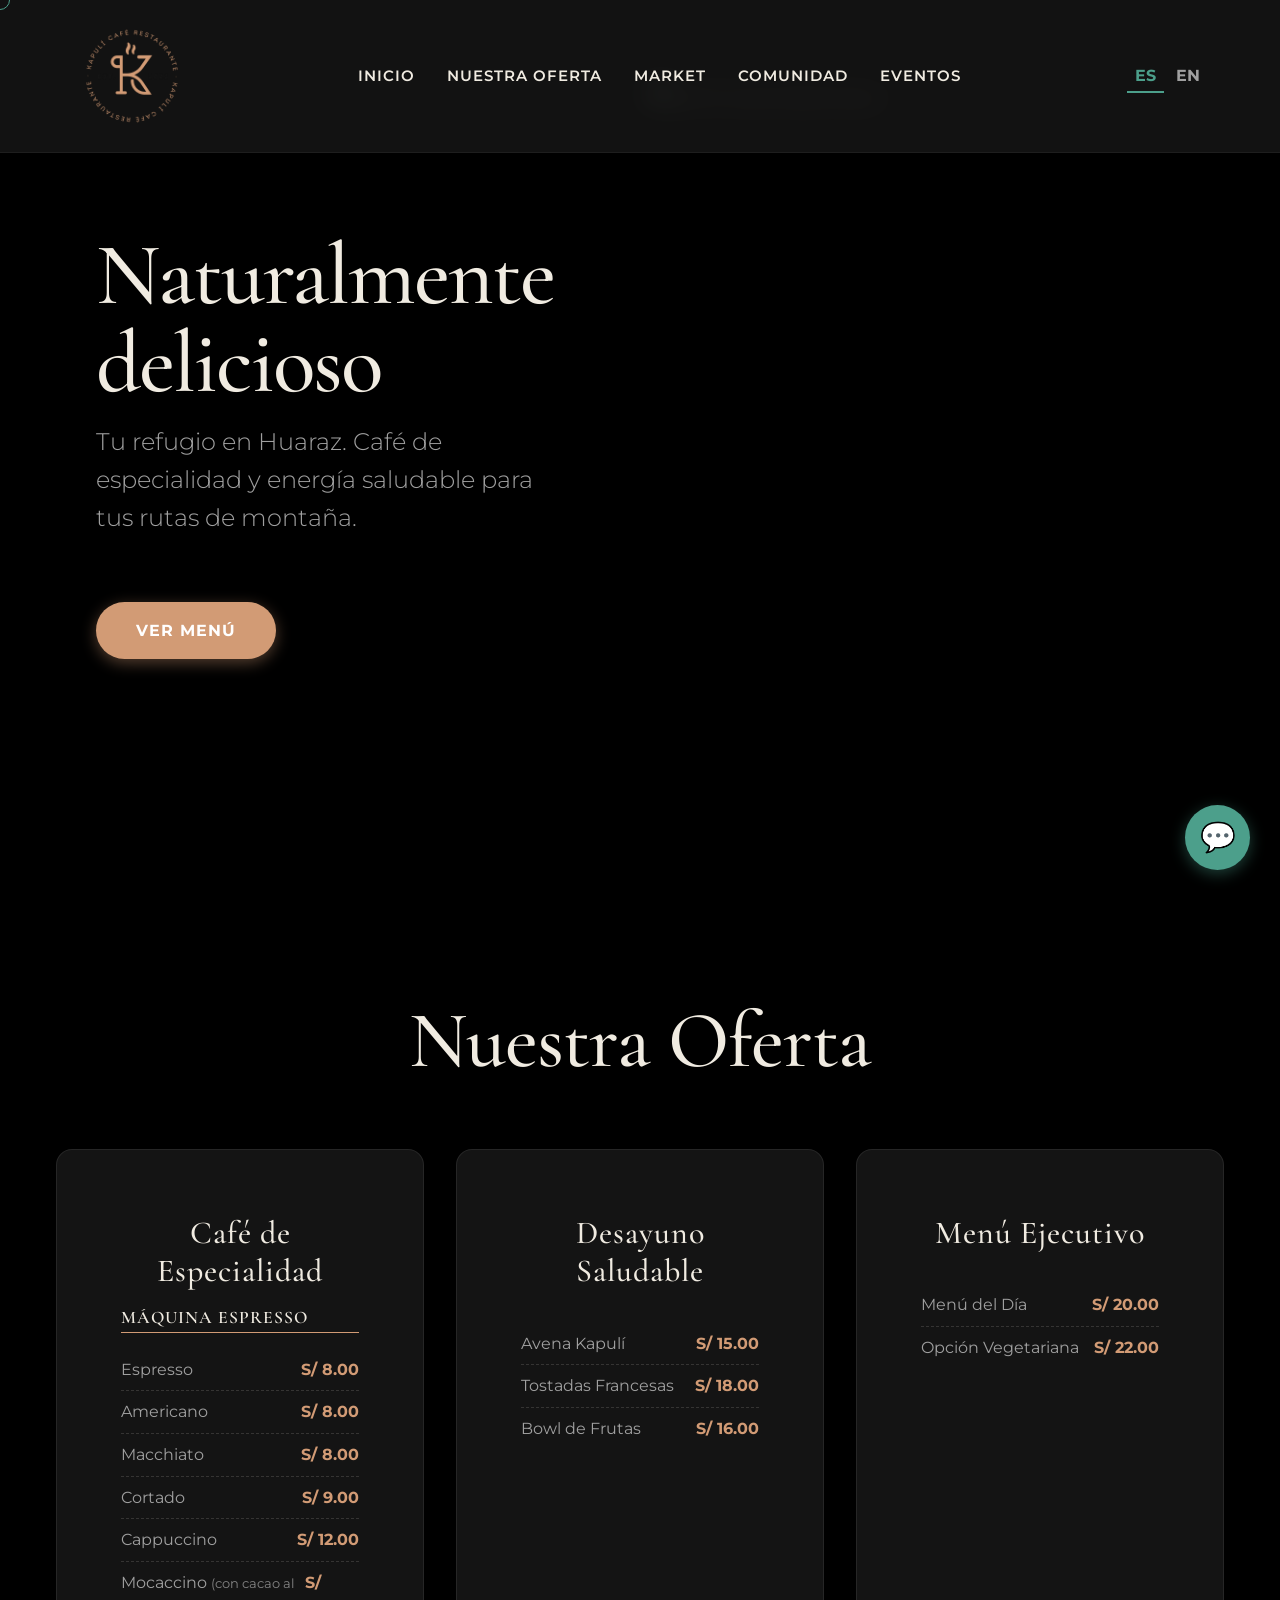
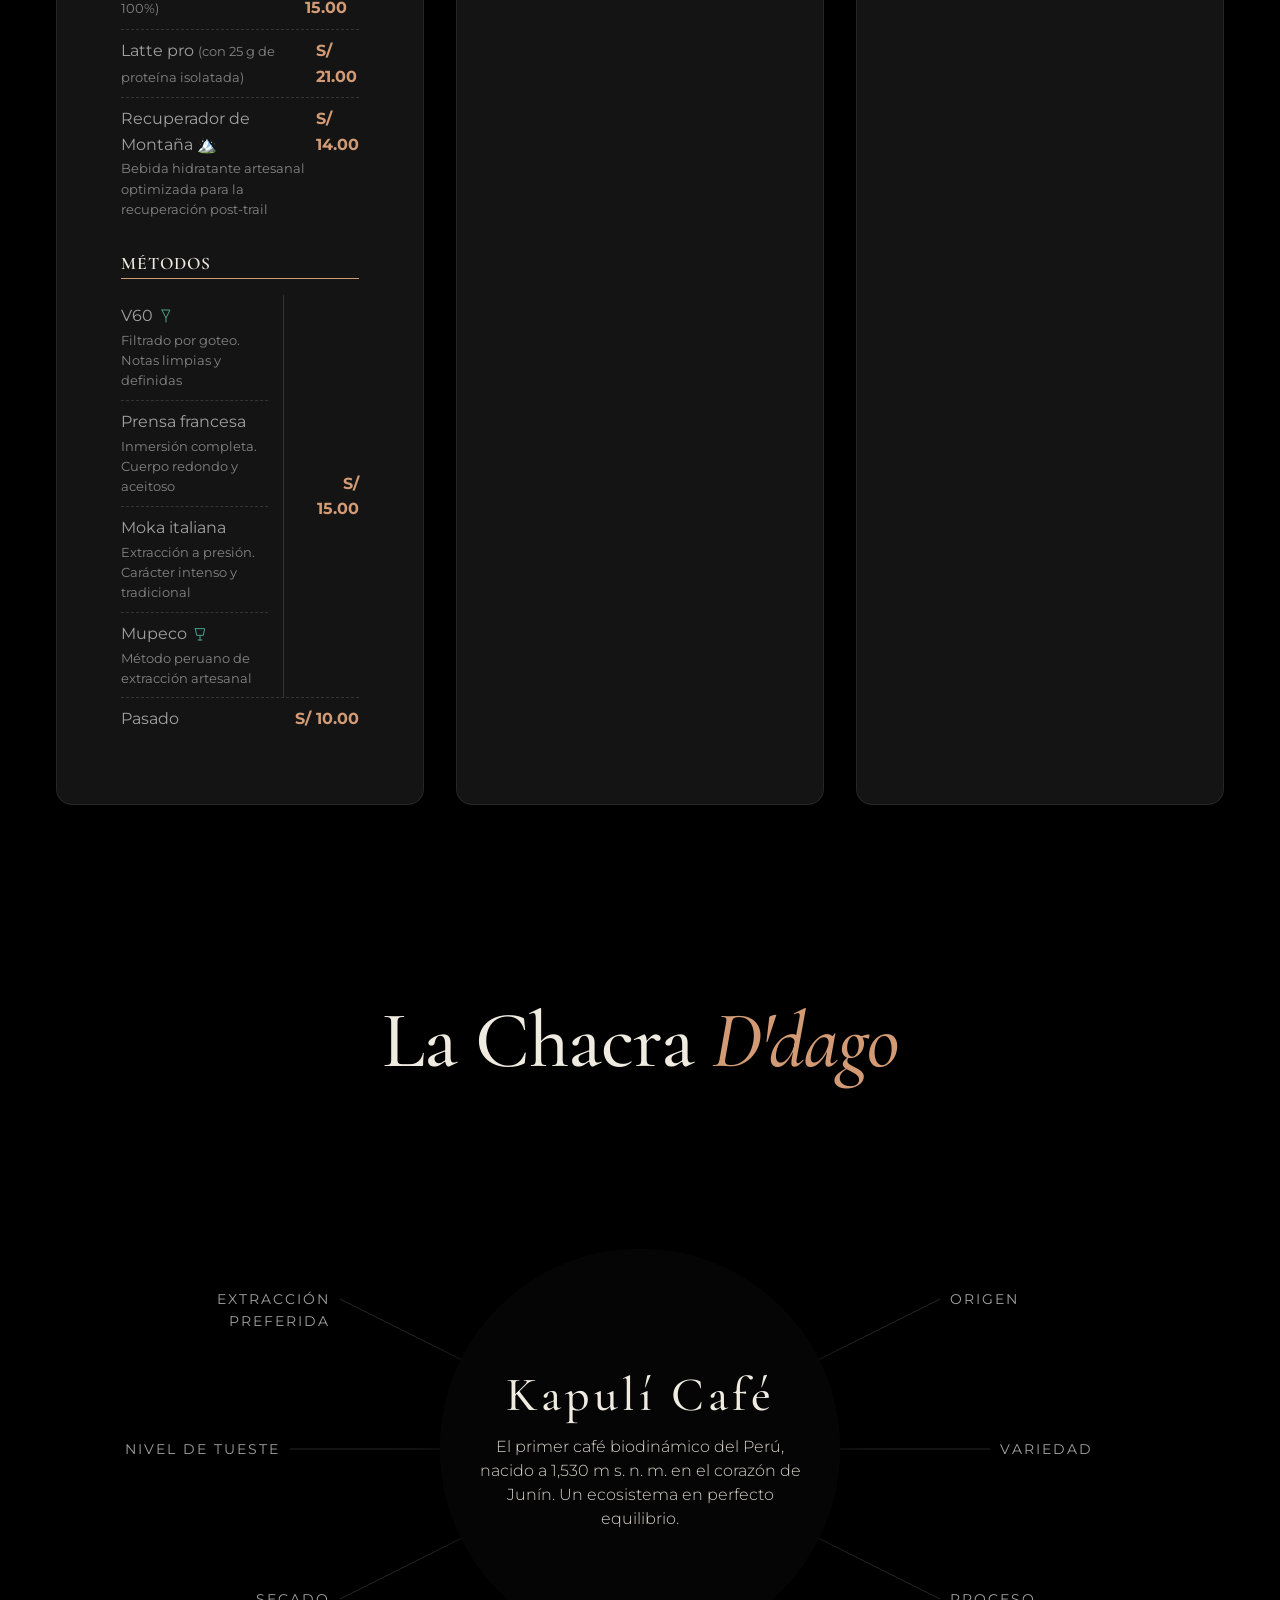
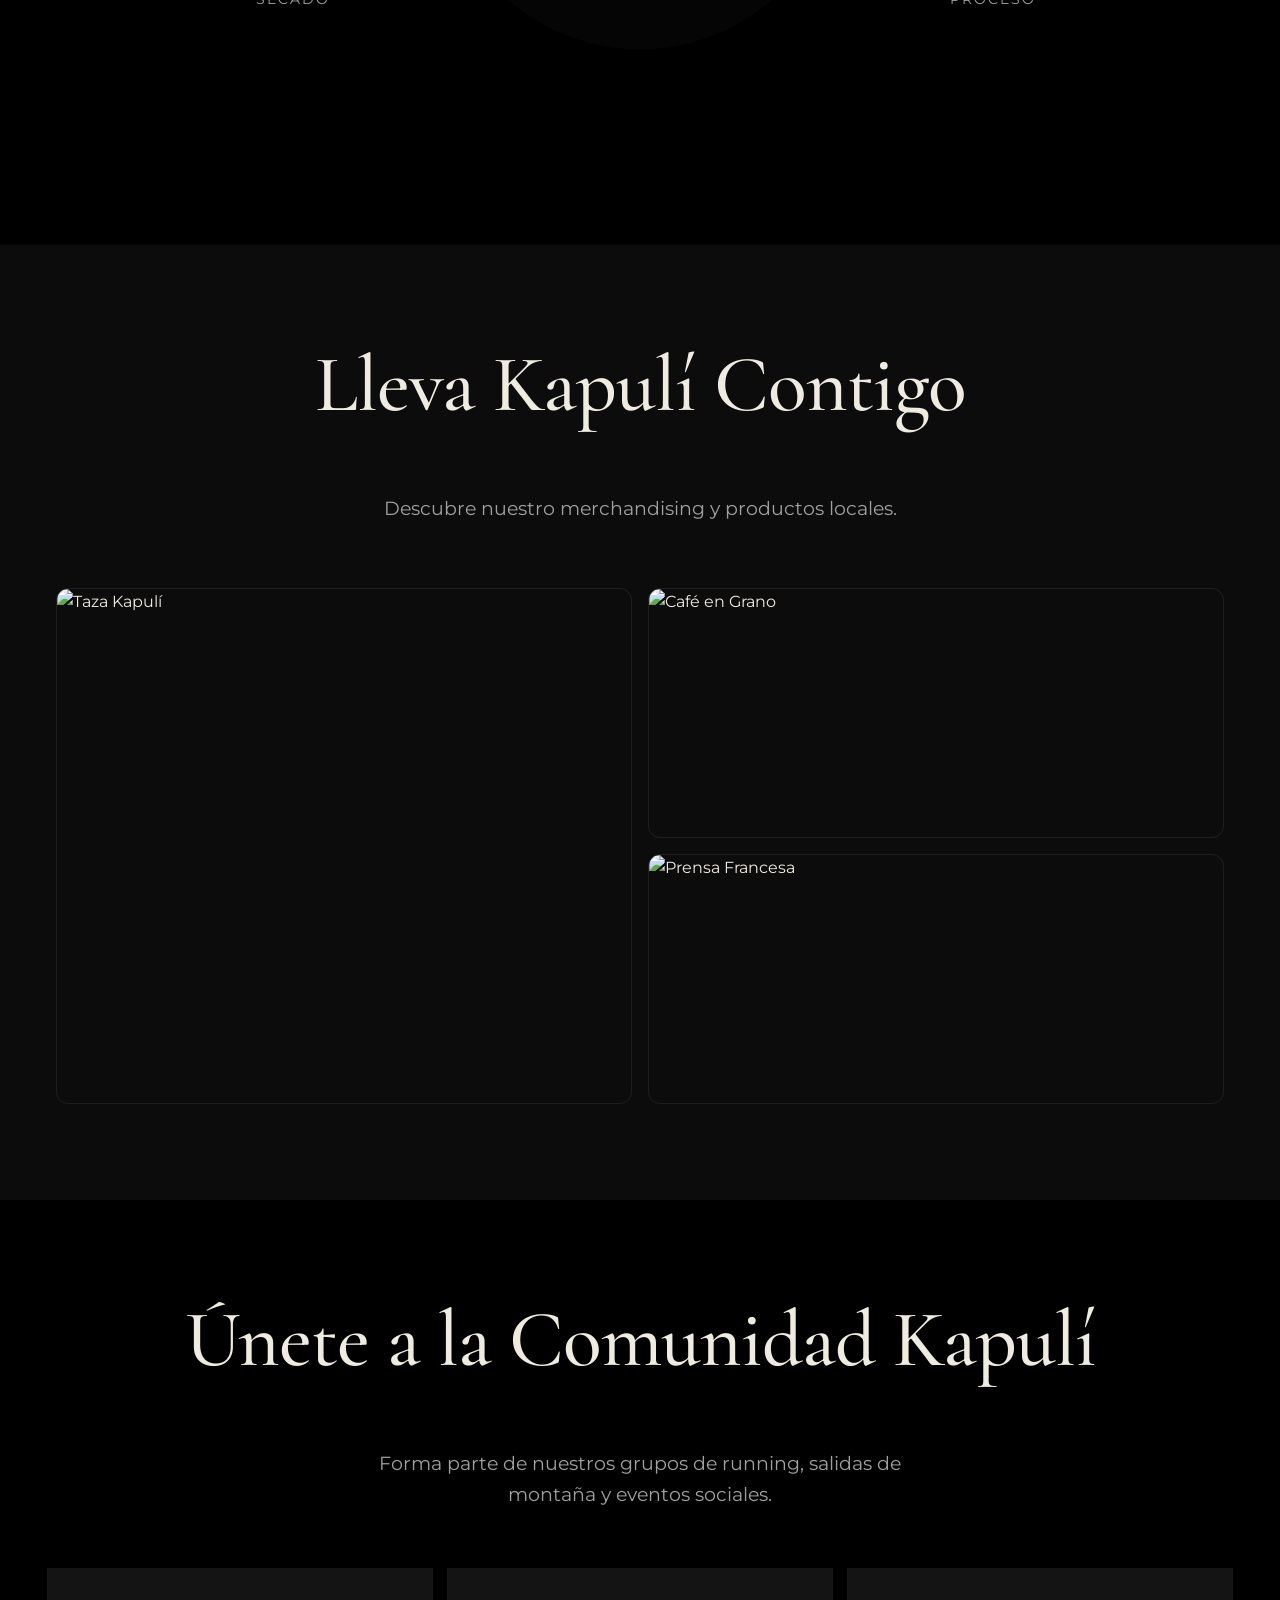
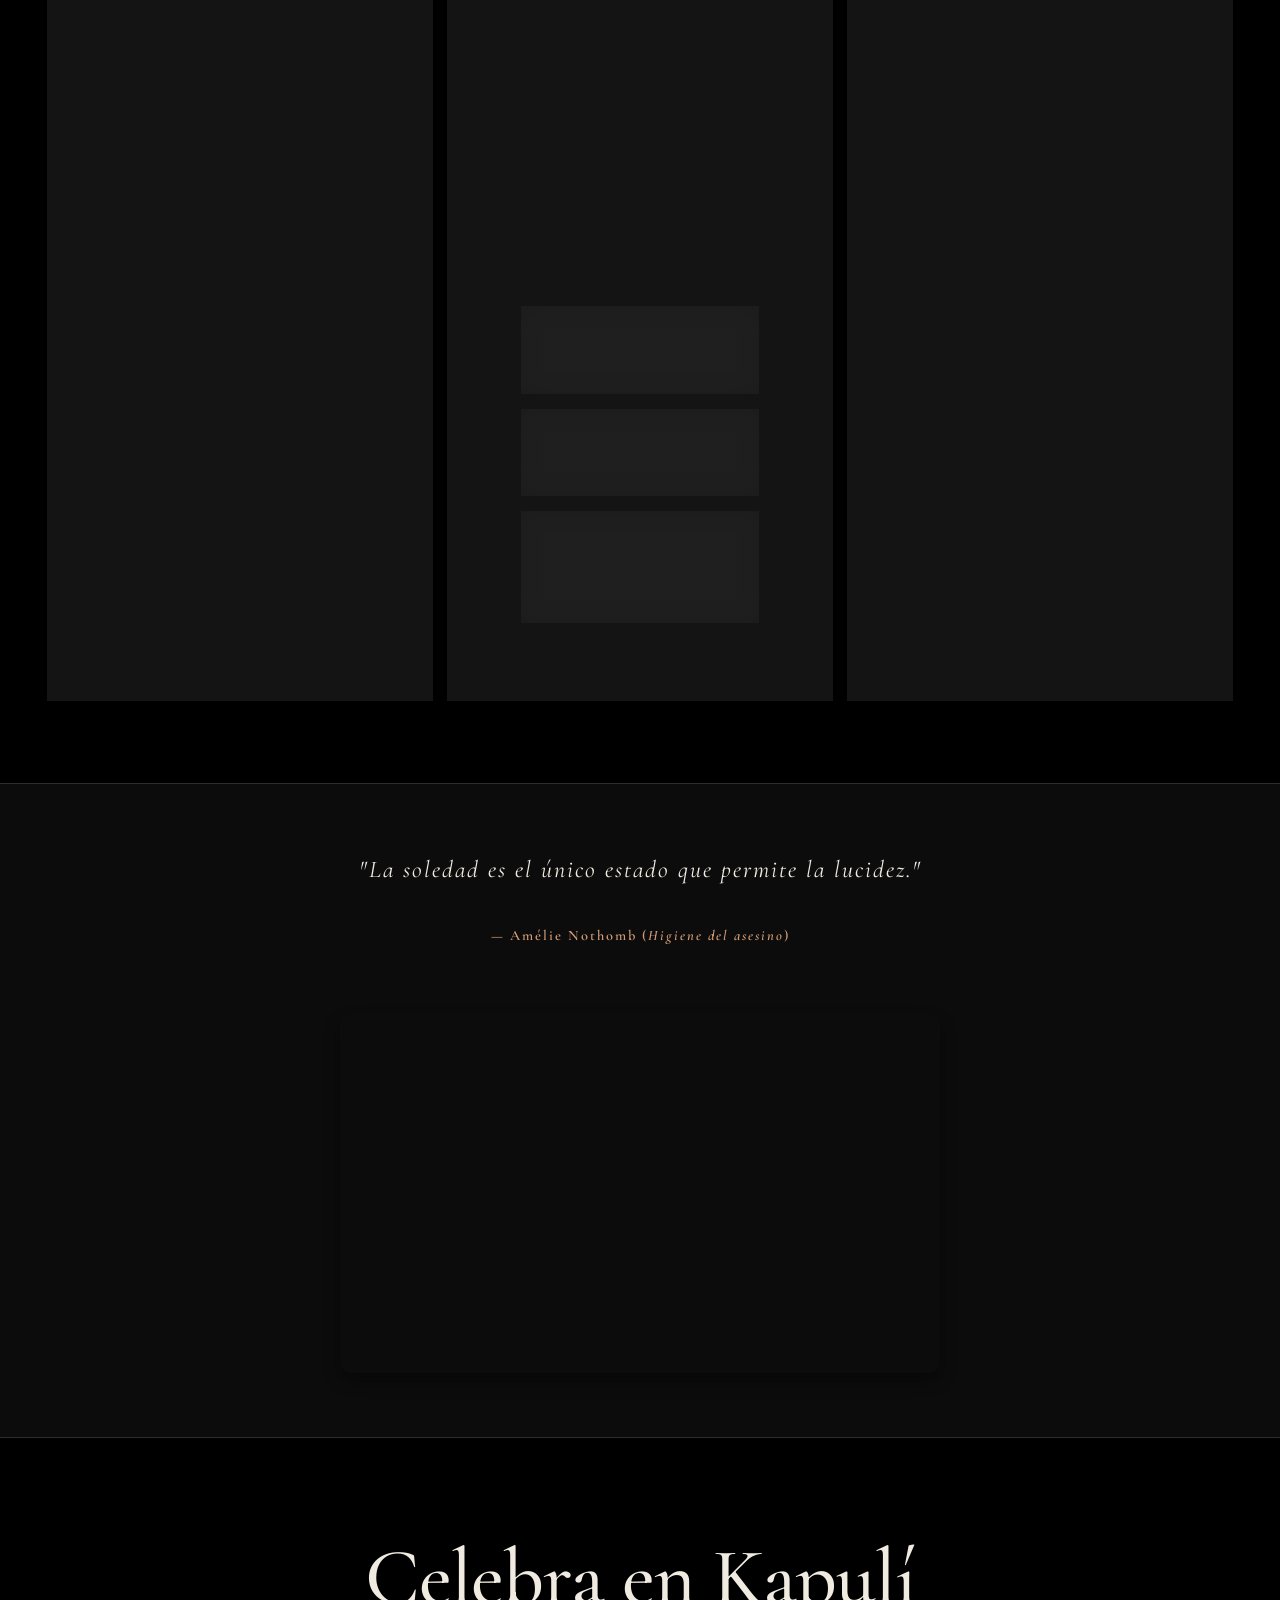
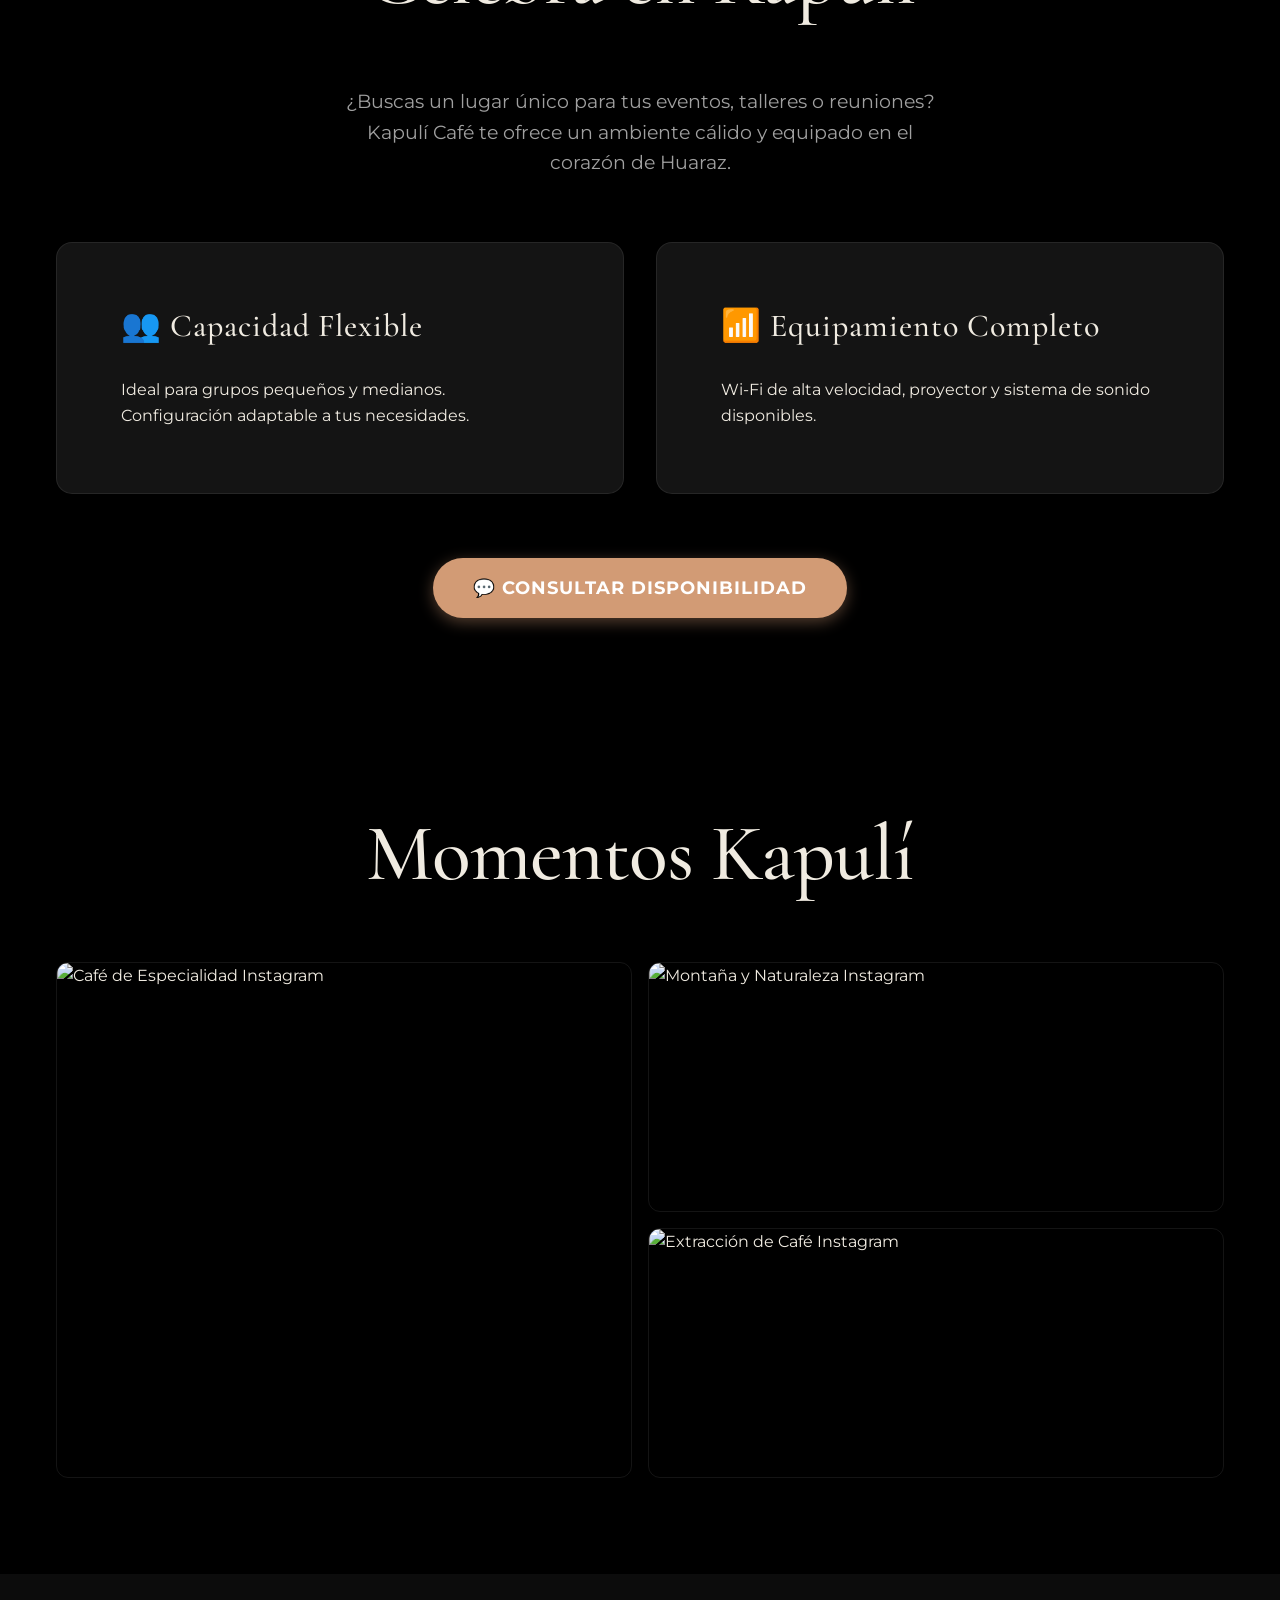
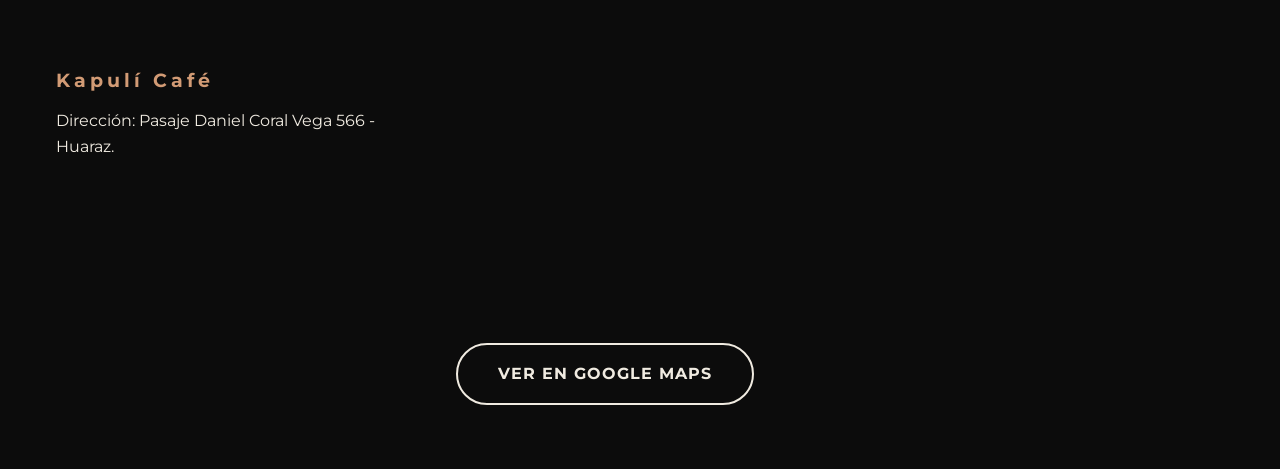
==== commit ce0a0a50: "feat: implement interactive technical coffee wheel inspired by onyx layout" ====
--- a/index.html
+++ b/index.html
@@ -181,23 +181,33 @@
         <section id="coffee-lab-section" class="lab-section reveal-text">
             <div class="container">
                 <h2 class="section-title reveal-text">La Chacra <em>D'dago</em></h2>
-                <div class="coffee-wheel-container">
-                    <div class="wheel-nodes-left">
-                        <button class="wheel-node" data-key="extraccion">Extracción Preferida</button>
-                        <button class="wheel-node" data-key="tueste">Nivel de Tueste</button>
-                        <button class="wheel-node" data-key="secado">Método de Secado</button>
-                    </div>
+                <div id="lab-nodes-container" class="coffee-wheel-container">
+                    <!-- SVG lines connecting nodes to center -->
+                    <svg class="wheel-svg-lines" viewBox="0 0 1000 600" preserveAspectRatio="xMidYMid meet">
+                        <!-- Left nodes -->
+                        <line x1="200" y1="150" x2="500" y2="300" stroke="rgba(255, 255, 255, 0.15)" stroke-width="1" />
+                        <line x1="150" y1="300" x2="500" y2="300" stroke="rgba(255, 255, 255, 0.15)" stroke-width="1" />
+                        <line x1="200" y1="450" x2="500" y2="300" stroke="rgba(255, 255, 255, 0.15)" stroke-width="1" />
+                        <!-- Right nodes -->
+                        <line x1="800" y1="150" x2="500" y2="300" stroke="rgba(255, 255, 255, 0.15)" stroke-width="1" />
+                        <line x1="850" y1="300" x2="500" y2="300" stroke="rgba(255, 255, 255, 0.15)" stroke-width="1" />
+                        <line x1="800" y1="450" x2="500" y2="300" stroke="rgba(255, 255, 255, 0.15)" stroke-width="1" />
+                    </svg>
+
+                    <button class="wheel-node node-l1" data-key="extraccion">Extracción Preferida</button>
+                    <button class="wheel-node node-l2" data-key="tueste">Nivel de Tueste</button>
+                    <button class="wheel-node node-l3" data-key="secado">Secado</button>
+
                     <div id="lab-center-display" class="lab-center-display">
                         <div class="center-content">
-                            <h3 id="lab-title">abstract</h3>
-                            <p id="lab-desc">El primer café biodinámico del Perú, nacido a 1,530 m s. n. m. en el corazón de Junín. Un ecosistema en perfecto equilibrio.</p>
+                            <h3 id="lab-title" style="font-family: var(--font-serif);">Kapulí Café</h3>
+                            <p id="lab-desc" style="font-family: var(--font-primary);">El primer café biodinámico del Perú, nacido a 1,530 m s. n. m. en el corazón de Junín. Un ecosistema en perfecto equilibrio.</p>
                         </div>
                     </div>
-                    <div class="wheel-nodes-right">
-                        <button class="wheel-node" data-key="origen">Origen</button>
-                        <button class="wheel-node" data-key="variedad">Variedad</button>
-                        <button class="wheel-node" data-key="proceso">Proceso</button>
-                    </div>
+
+                    <button class="wheel-node node-r1" data-key="origen">Origen</button>
+                    <button class="wheel-node node-r2" data-key="variedad">Variedad</button>
+                    <button class="wheel-node node-r3" data-key="proceso">Proceso</button>
                 </div>
             </div>
         </section>
--- a/css/components.css
+++ b/css/components.css
@@ -292,20 +292,20 @@
     display: flex;
     justify-content: center;
     align-items: center;
-    gap: var(--spacing-lg);
     position: relative;
     max-width: 1000px;
     margin: 0 auto;
-    min-height: 500px;
-}
-
-.wheel-nodes-left, .wheel-nodes-right {
-    display: flex;
-    flex-direction: column;
-    justify-content: space-around;
-    height: 400px;
-    position: relative;
-    z-index: 2;
+    min-height: 600px;
+}
+
+.wheel-svg-lines {
+    position: absolute;
+    top: 0;
+    left: 0;
+    width: 100%;
+    height: 100%;
+    pointer-events: none;
+    z-index: 0;
 }
 
 .wheel-node {
@@ -317,37 +317,25 @@
     text-transform: uppercase;
     letter-spacing: 2px;
     cursor: pointer;
-    position: relative;
-    padding: 10px 0;
-    transition: color 0.3s ease;
+    position: absolute;
+    padding: 10px;
+    transition: color 0.3s ease, transform 0.3s ease;
+    z-index: 2;
 }
 
 .wheel-node:hover, .wheel-node.active {
     color: var(--color-text-main);
-}
-
-/* Connecting Lines */
-.wheel-nodes-left .wheel-node::after {
-    content: '';
-    position: absolute;
-    top: 50%;
-    right: -60px; /* Connects towards the center */
-    width: 50px;
-    height: 1px;
-    background-color: rgba(255, 255, 255, 0.15);
-    z-index: -1;
-}
-
-.wheel-nodes-right .wheel-node::after {
-    content: '';
-    position: absolute;
-    top: 50%;
-    left: -60px; /* Connects towards the center */
-    width: 50px;
-    height: 1px;
-    background-color: rgba(255, 255, 255, 0.15);
-    z-index: -1;
-}
+    transform: scale(1.05);
+}
+
+/* Absolute Positioning for 1000x600 Container */
+.node-l1 { top: 130px; left: 0px; text-align: right; width: 200px; }
+.node-l2 { top: 280px; left: -50px; text-align: right; width: 200px; }
+.node-l3 { top: 430px; left: 0px; text-align: right; width: 200px; }
+
+.node-r1 { top: 130px; right: 0px; text-align: left; width: 200px; }
+.node-r2 { top: 280px; right: -50px; text-align: left; width: 200px; }
+.node-r3 { top: 430px; right: 0px; text-align: left; width: 200px; }
 
 /* Center Display */
 .lab-center-display {
@@ -373,7 +361,7 @@
     content: '';
     position: absolute;
     top: 0; left: 0; right: 0; bottom: 0;
-    background-color: rgba(0, 0, 0, 0.6); /* Equivalent to filter brightness(0.4) but better for text */
+    background-color: rgba(0, 0, 0, 0.6); /* Equivalent to filter brightness(0.4) */
     z-index: 1;
 }
 
@@ -404,24 +392,26 @@
 }
 
 /* Responsive */
-@media (max-width: 900px) {
+@media (max-width: 1024px) {
     .coffee-wheel-container {
+        display: flex;
         flex-direction: column;
         height: auto;
-    }
-    .wheel-nodes-left, .wheel-nodes-right {
-        height: auto;
-        flex-direction: row;
-        flex-wrap: wrap;
-        gap: 15px;
-        justify-content: center;
-        margin: 20px 0;
-    }
-    .wheel-node::after {
-        display: none; /* Ocultamos líneas en móvil */
+        padding-top: var(--spacing-lg);
+    }
+    .wheel-svg-lines {
+        display: none; /* Hide SVG in mobile/tablet */
+    }
+    .wheel-node {
+        position: static;
+        width: 100%;
+        text-align: center;
+        margin: 10px 0;
     }
     .lab-center-display {
         width: 320px;
         height: 320px;
-    }
-}
+        margin: 30px 0;
+        order: -1; /* Move center circle to top */
+    }
+}
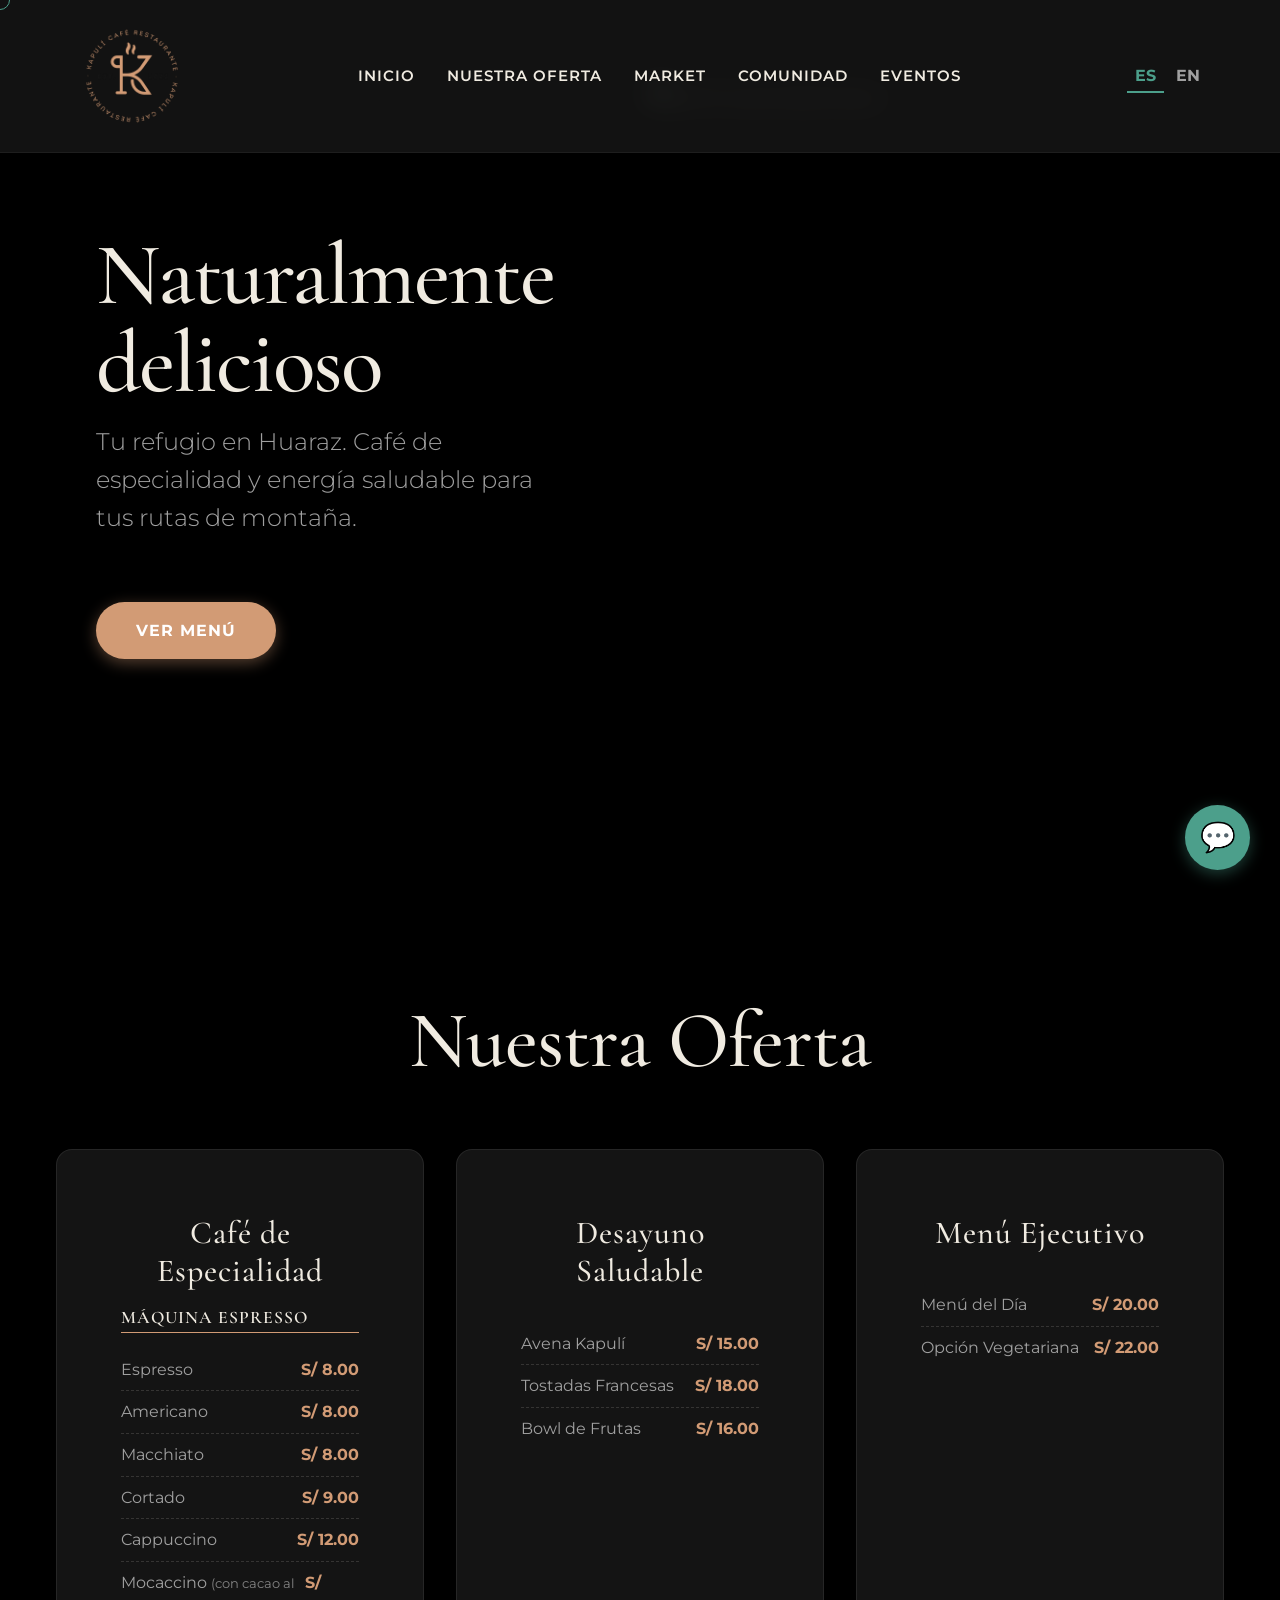
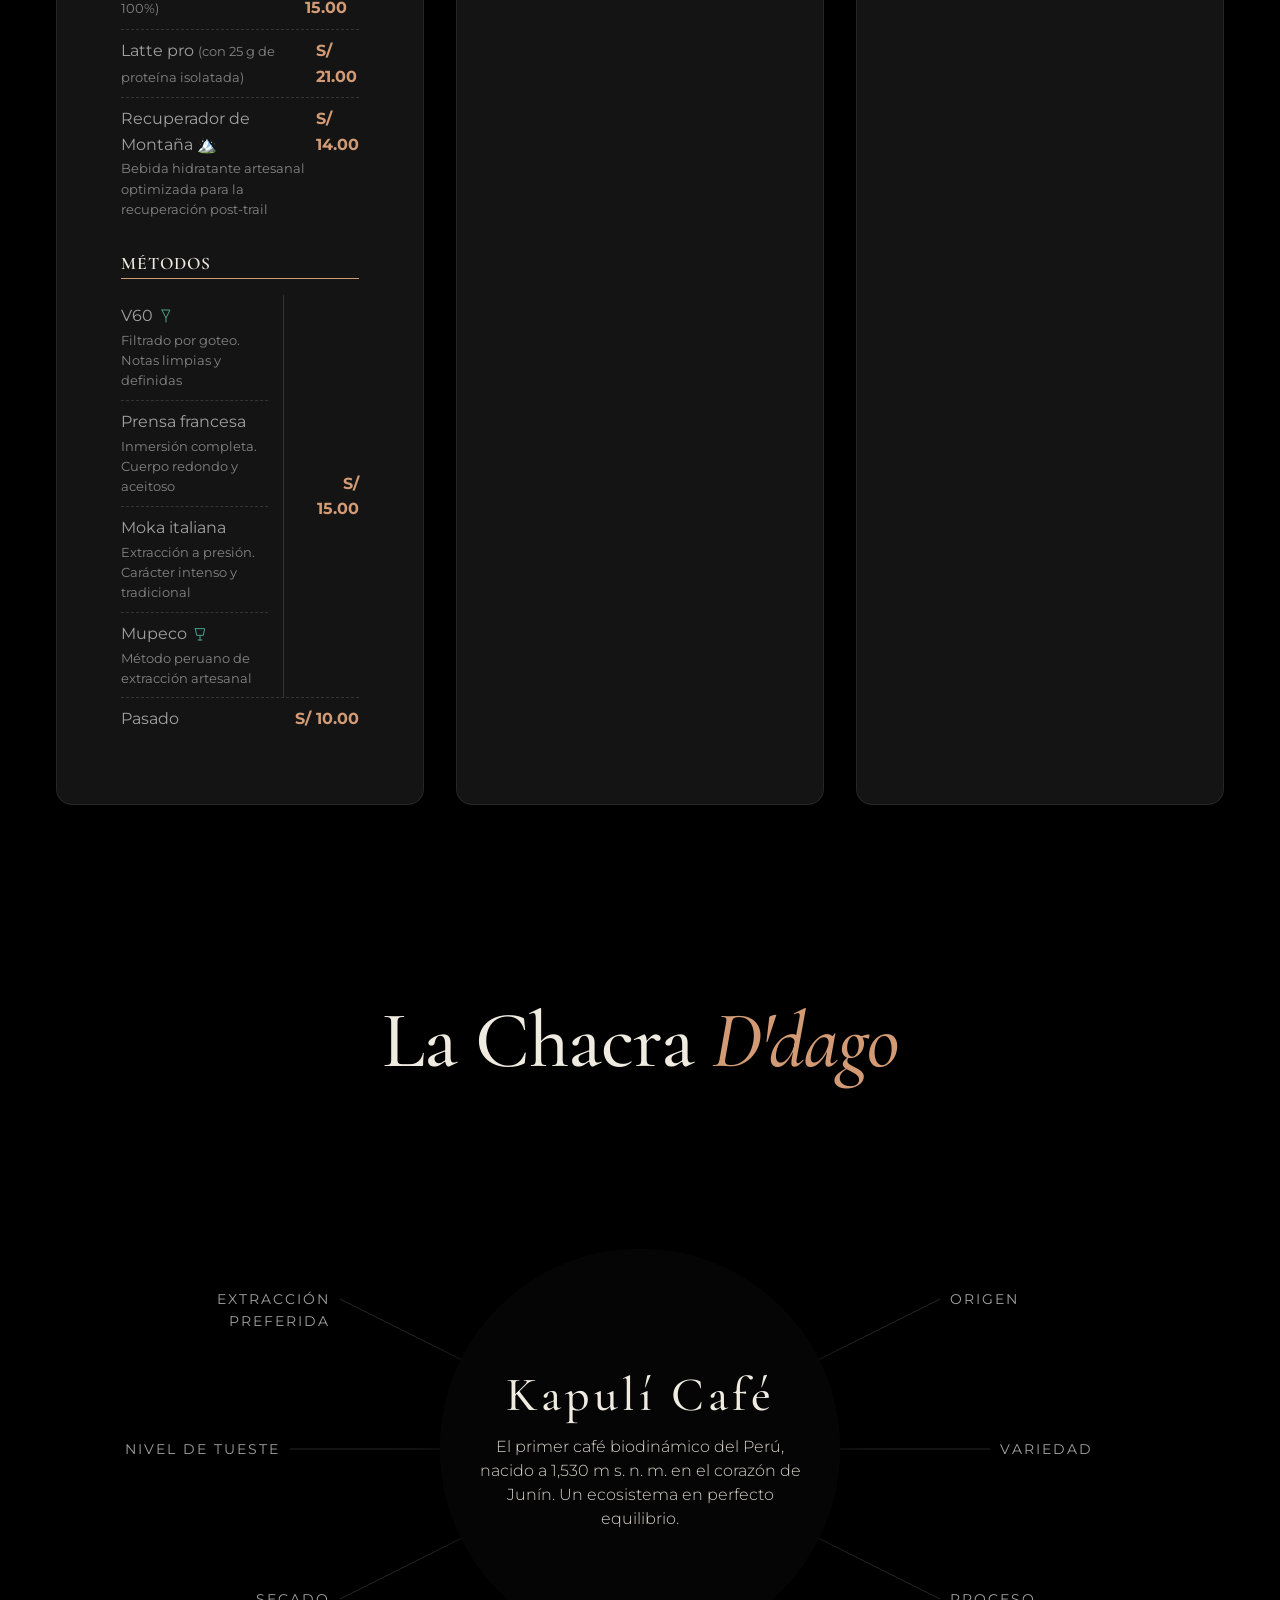
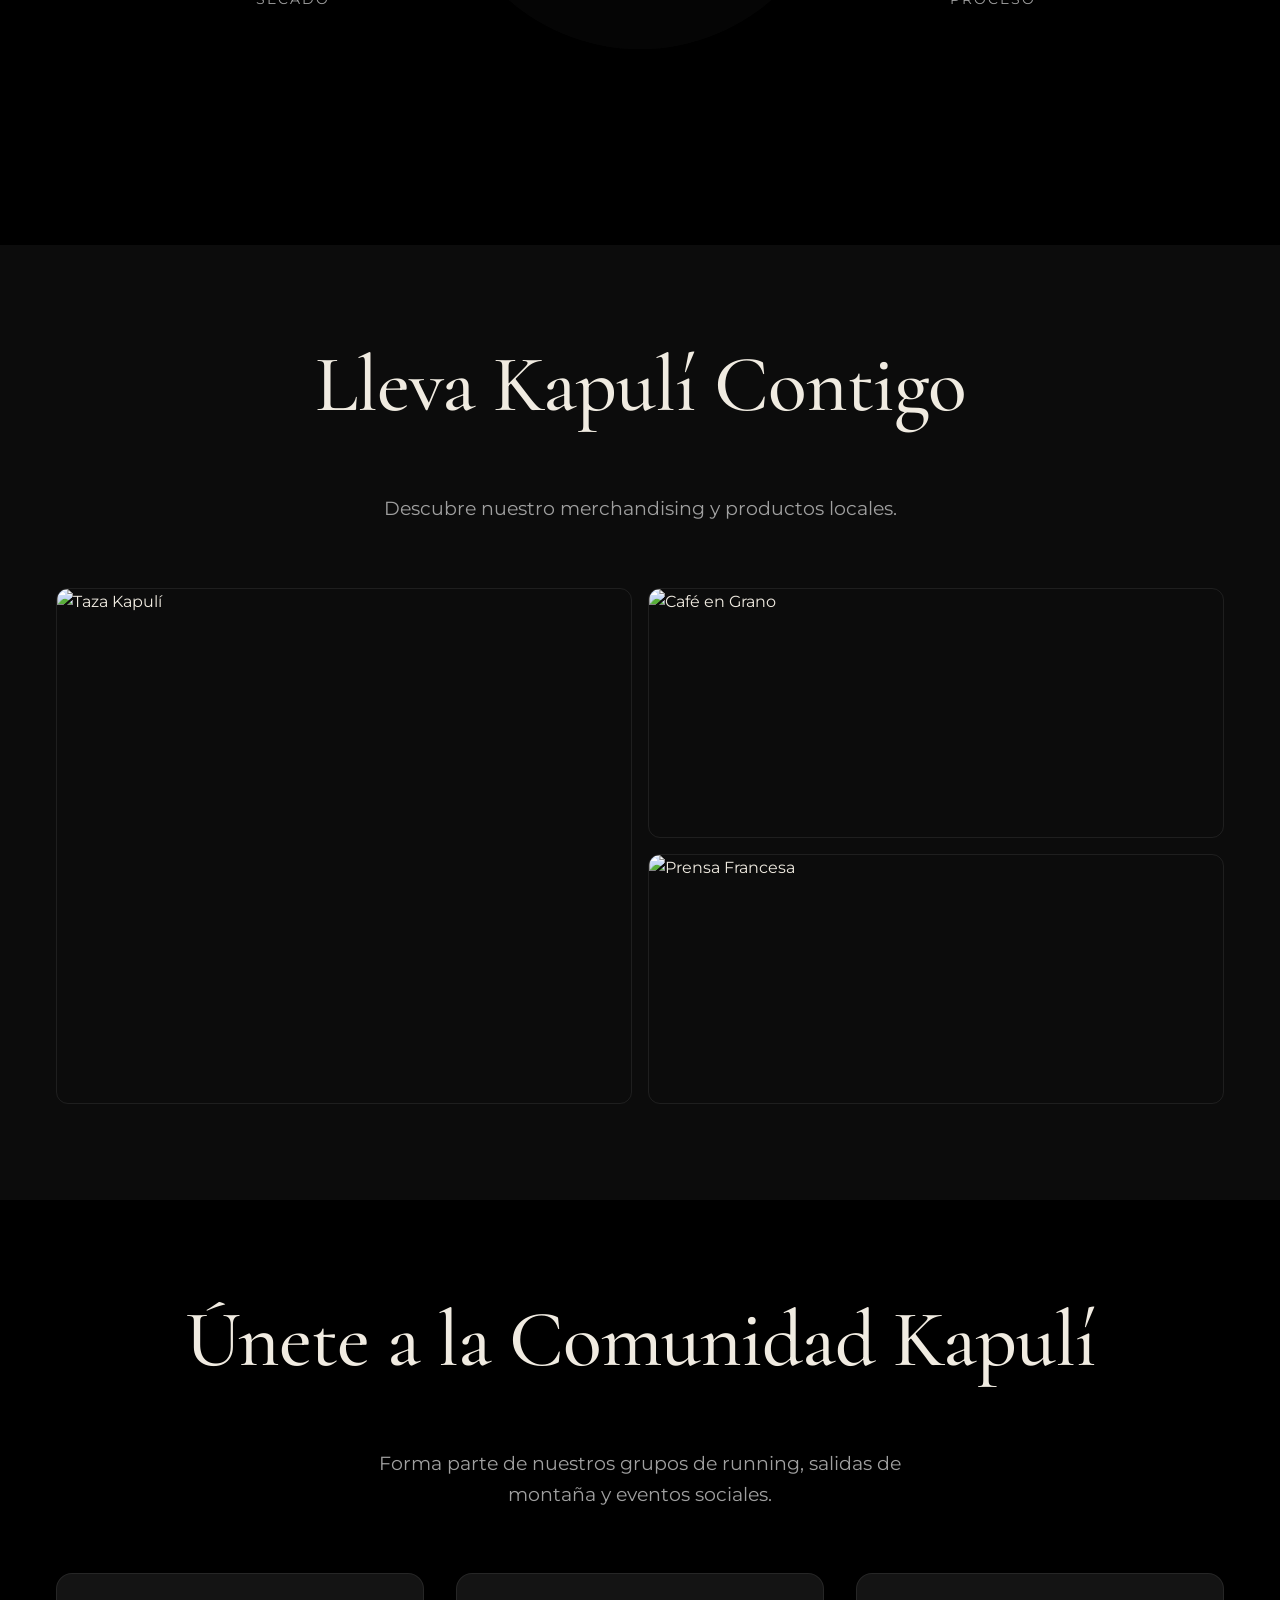
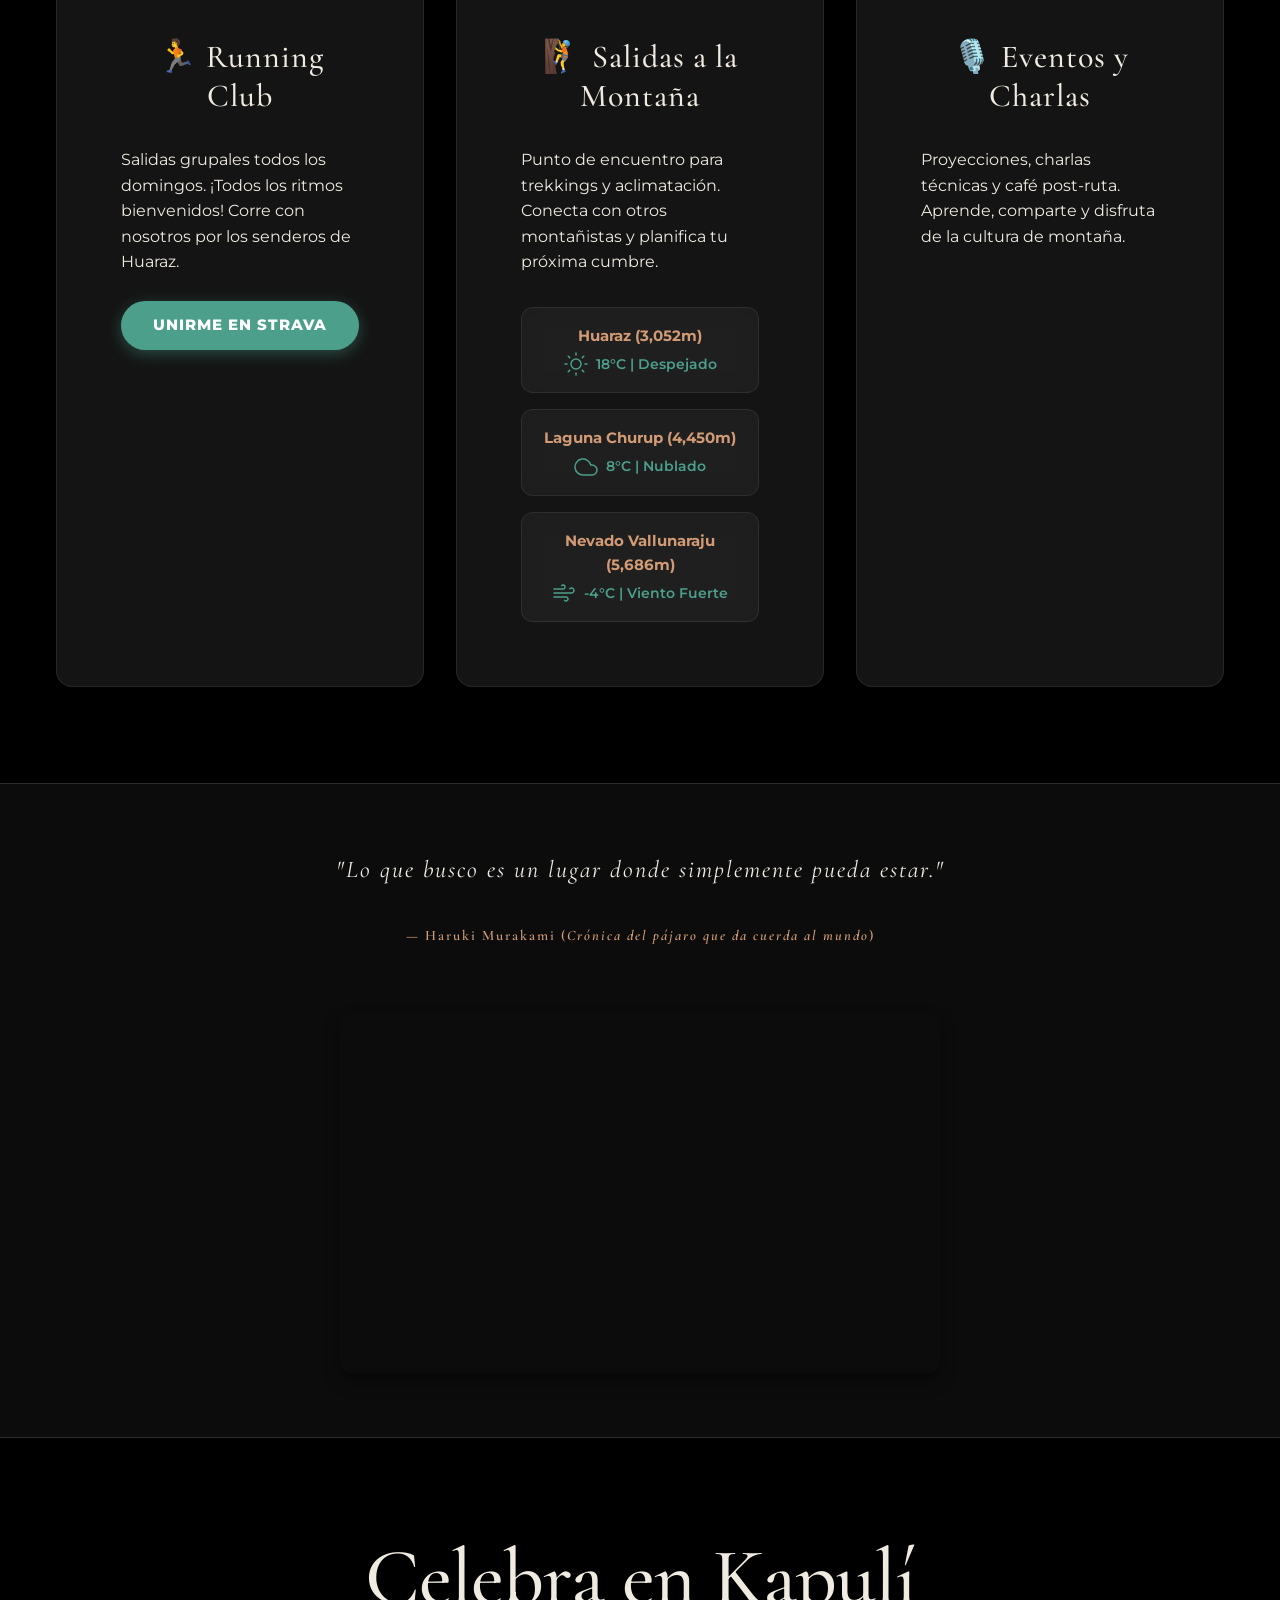
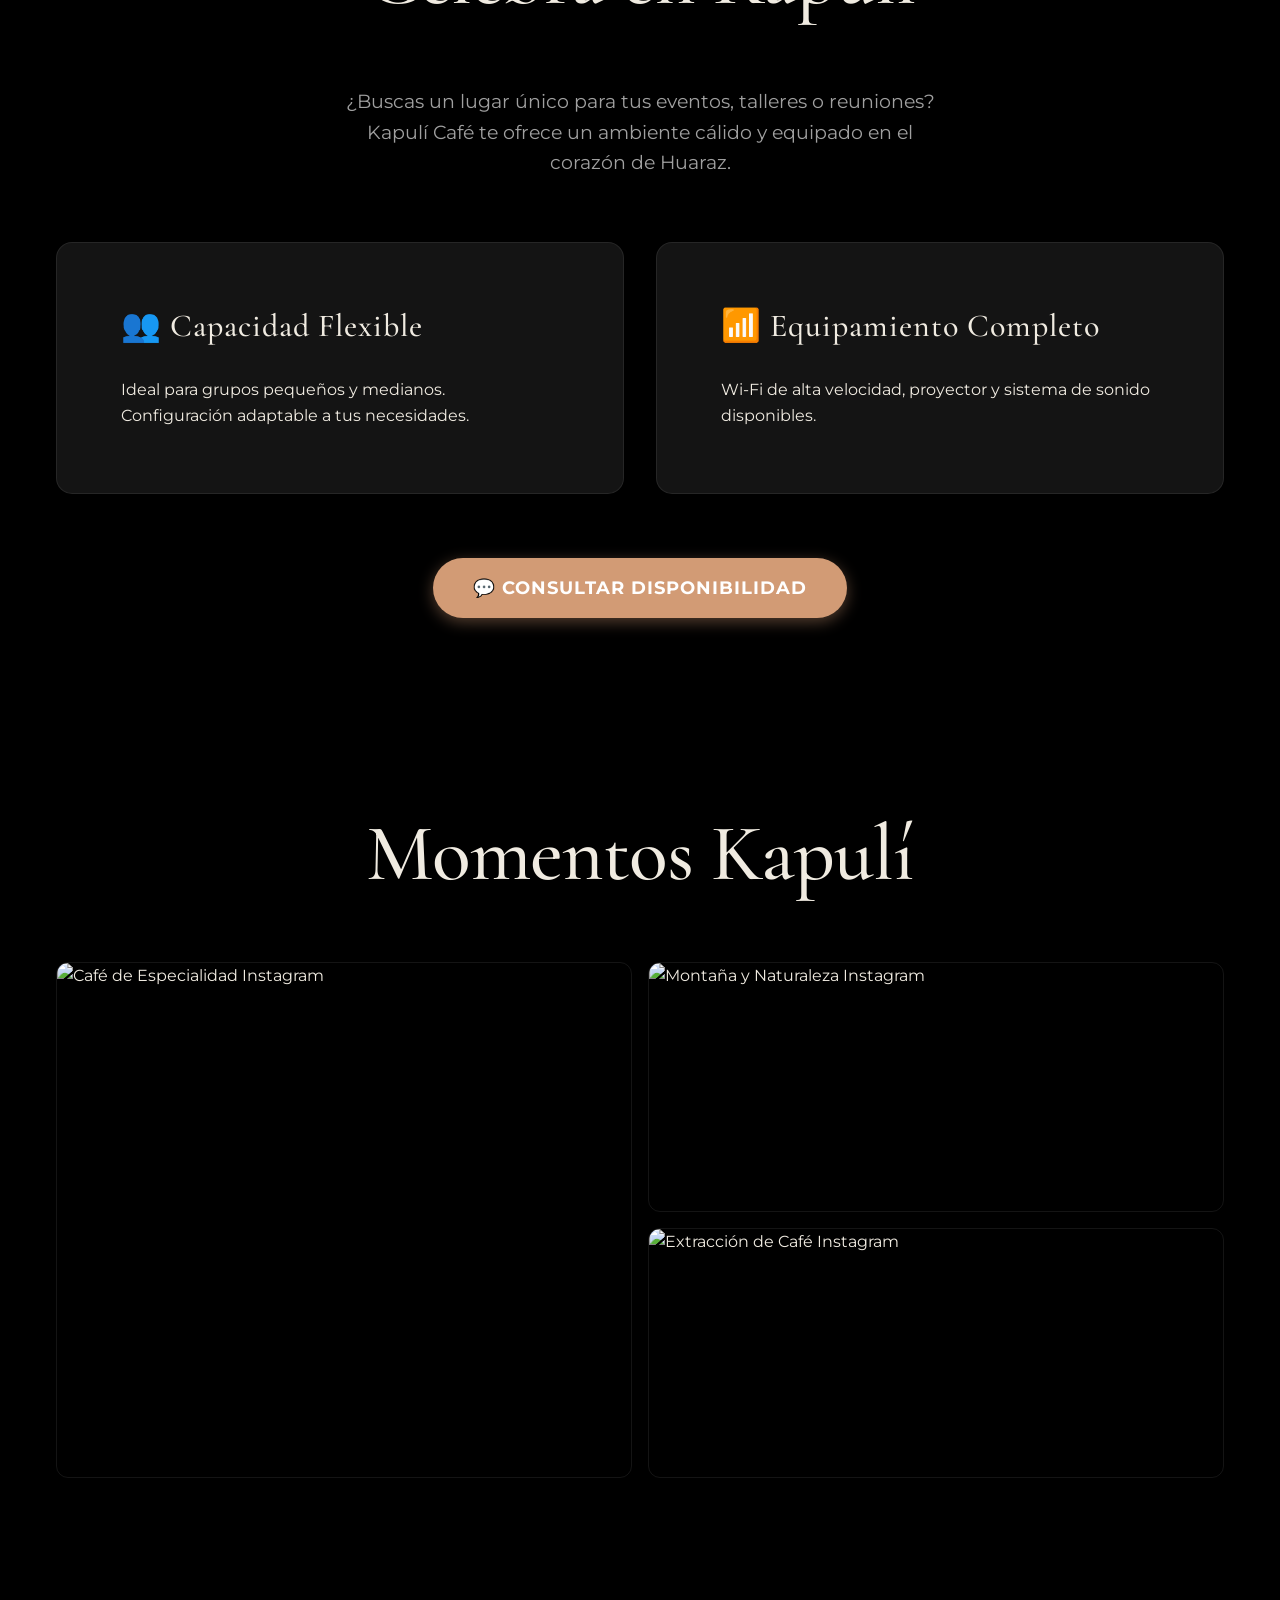
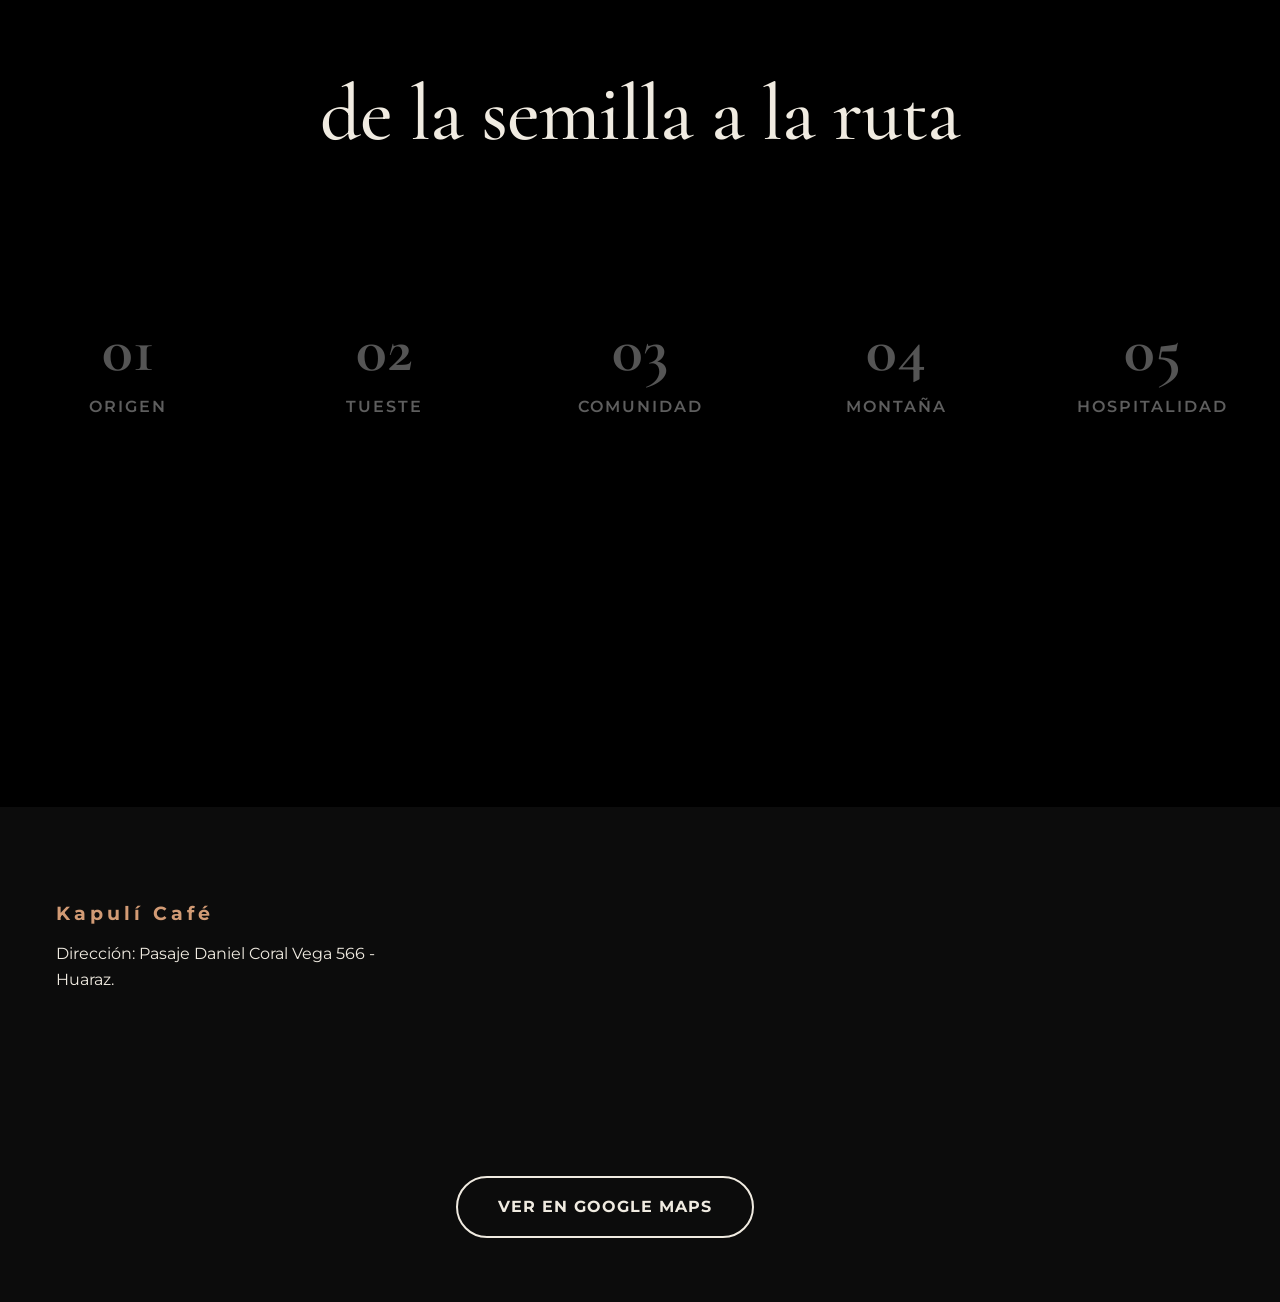
==== commit aba0b063: "feat: add 5-column vertical philosophy grid inspired by onyx seed-to-cup layout" ====
--- a/index.html
+++ b/index.html
@@ -328,6 +328,45 @@
                 </div>
             </div>
         </section>
+
+        <!-- Pilares Section (Onyx Seed to Cup style) -->
+        <section id="pilares-section" class="pilares-section reveal-text">
+            <div class="container" style="text-align: center; margin-bottom: 2rem;">
+                <h2 class="section-title reveal-text" style="text-transform: lowercase;">de la semilla a la ruta</h2>
+            </div>
+            <div id="pilares-container" class="pilares-container">
+                <div class="pilar-col" style="background-image: url('https://images.unsplash.com/photo-1524350876685-274059332603?auto=format&fit=crop&w=600&q=80');">
+                    <div class="pilar-content">
+                        <span class="pilar-num">01</span>
+                        <h3 class="pilar-title">ORIGEN</h3>
+                    </div>
+                </div>
+                <div class="pilar-col" style="background-image: url('https://images.unsplash.com/photo-1559525839-b184a4d698c7?auto=format&fit=crop&w=600&q=80');">
+                    <div class="pilar-content">
+                        <span class="pilar-num">02</span>
+                        <h3 class="pilar-title">TUESTE</h3>
+                    </div>
+                </div>
+                <div class="pilar-col" style="background-image: url('https://images.unsplash.com/photo-1497935586351-b67a49e012bf?auto=format&fit=crop&w=600&q=80');">
+                    <div class="pilar-content">
+                        <span class="pilar-num">03</span>
+                        <h3 class="pilar-title">COMUNIDAD</h3>
+                    </div>
+                </div>
+                <div class="pilar-col" style="background-image: url('https://images.unsplash.com/photo-1464822759023-fed622ff2c3b?auto=format&fit=crop&w=600&q=80');">
+                    <div class="pilar-content">
+                        <span class="pilar-num">04</span>
+                        <h3 class="pilar-title">MONTAÑA</h3>
+                    </div>
+                </div>
+                <div class="pilar-col" style="background-image: url('https://images.unsplash.com/photo-1511537190424-bbbab87ac5eb?auto=format&fit=crop&w=600&q=80');">
+                    <div class="pilar-content">
+                        <span class="pilar-num">05</span>
+                        <h3 class="pilar-title">HOSPITALIDAD</h3>
+                    </div>
+                </div>
+            </div>
+        </section>
     </main>
 
     <!-- Footer -->
--- a/css/components.css
+++ b/css/components.css
@@ -415,3 +415,105 @@
         order: -1; /* Move center circle to top */
     }
 }
+
+/* Pilares Section (Onyx Seed to Cup style) */
+.pilares-section {
+    width: 100%;
+    background-color: #000000;
+    padding-bottom: 0; /* Remove bottom padding to flush with footer */
+}
+
+.pilares-container {
+    display: flex;
+    width: 100%;
+    height: 65vh;
+    gap: 0;
+}
+
+.pilar-col {
+    flex: 1;
+    background-size: cover;
+    background-position: center;
+    position: relative;
+    overflow: hidden;
+    filter: grayscale(100%) brightness(0.4);
+    transition: all 0.6s cubic-bezier(0.16, 1, 0.3, 1);
+    display: flex;
+    flex-direction: column;
+    justify-content: flex-start;
+    padding: var(--spacing-xl) 0;
+    cursor: pointer;
+}
+
+.pilar-col::before {
+    content: '';
+    position: absolute;
+    top: 0; left: 0; right: 0; bottom: 0;
+    background: linear-gradient(to bottom, rgba(181, 128, 93, 0) 0%, rgba(181, 128, 93, 0) 100%);
+    transition: all 0.6s cubic-bezier(0.16, 1, 0.3, 1);
+    z-index: 1;
+}
+
+.pilar-col:hover {
+    flex-grow: 1.5;
+    filter: grayscale(0%) brightness(0.6);
+}
+
+.pilar-col:hover::before {
+    background: linear-gradient(to bottom, rgba(181, 128, 93, 0.2) 0%, rgba(20, 10, 5, 0.8) 100%);
+}
+
+.pilar-content {
+    position: relative;
+    z-index: 2;
+    text-align: center;
+}
+
+.pilar-num {
+    display: block;
+    font-family: var(--font-serif);
+    font-size: 4rem;
+    font-weight: 700;
+    color: var(--color-text-main);
+    line-height: 1;
+    margin-bottom: 15px;
+    opacity: 0.9;
+}
+
+.pilar-title {
+    font-family: var(--font-primary);
+    font-size: 1rem;
+    font-weight: 600;
+    text-transform: uppercase;
+    letter-spacing: 2px;
+    color: var(--color-text-main);
+}
+
+@media (max-width: 768px) {
+    .pilares-container {
+        flex-direction: column;
+        height: auto;
+    }
+    .pilar-col {
+        height: 150px;
+        flex: none;
+        flex-direction: row;
+        align-items: center;
+        justify-content: flex-start;
+        padding: 0 var(--spacing-lg);
+    }
+    .pilar-col:hover {
+        flex-grow: 0;
+        height: 160px; /* Slight expansion on tap/hover */
+    }
+    .pilar-content {
+        display: flex;
+        align-items: center;
+        gap: 20px;
+        text-align: left;
+    }
+    .pilar-num {
+        margin-bottom: 0;
+        font-size: 3rem;
+    }
+}
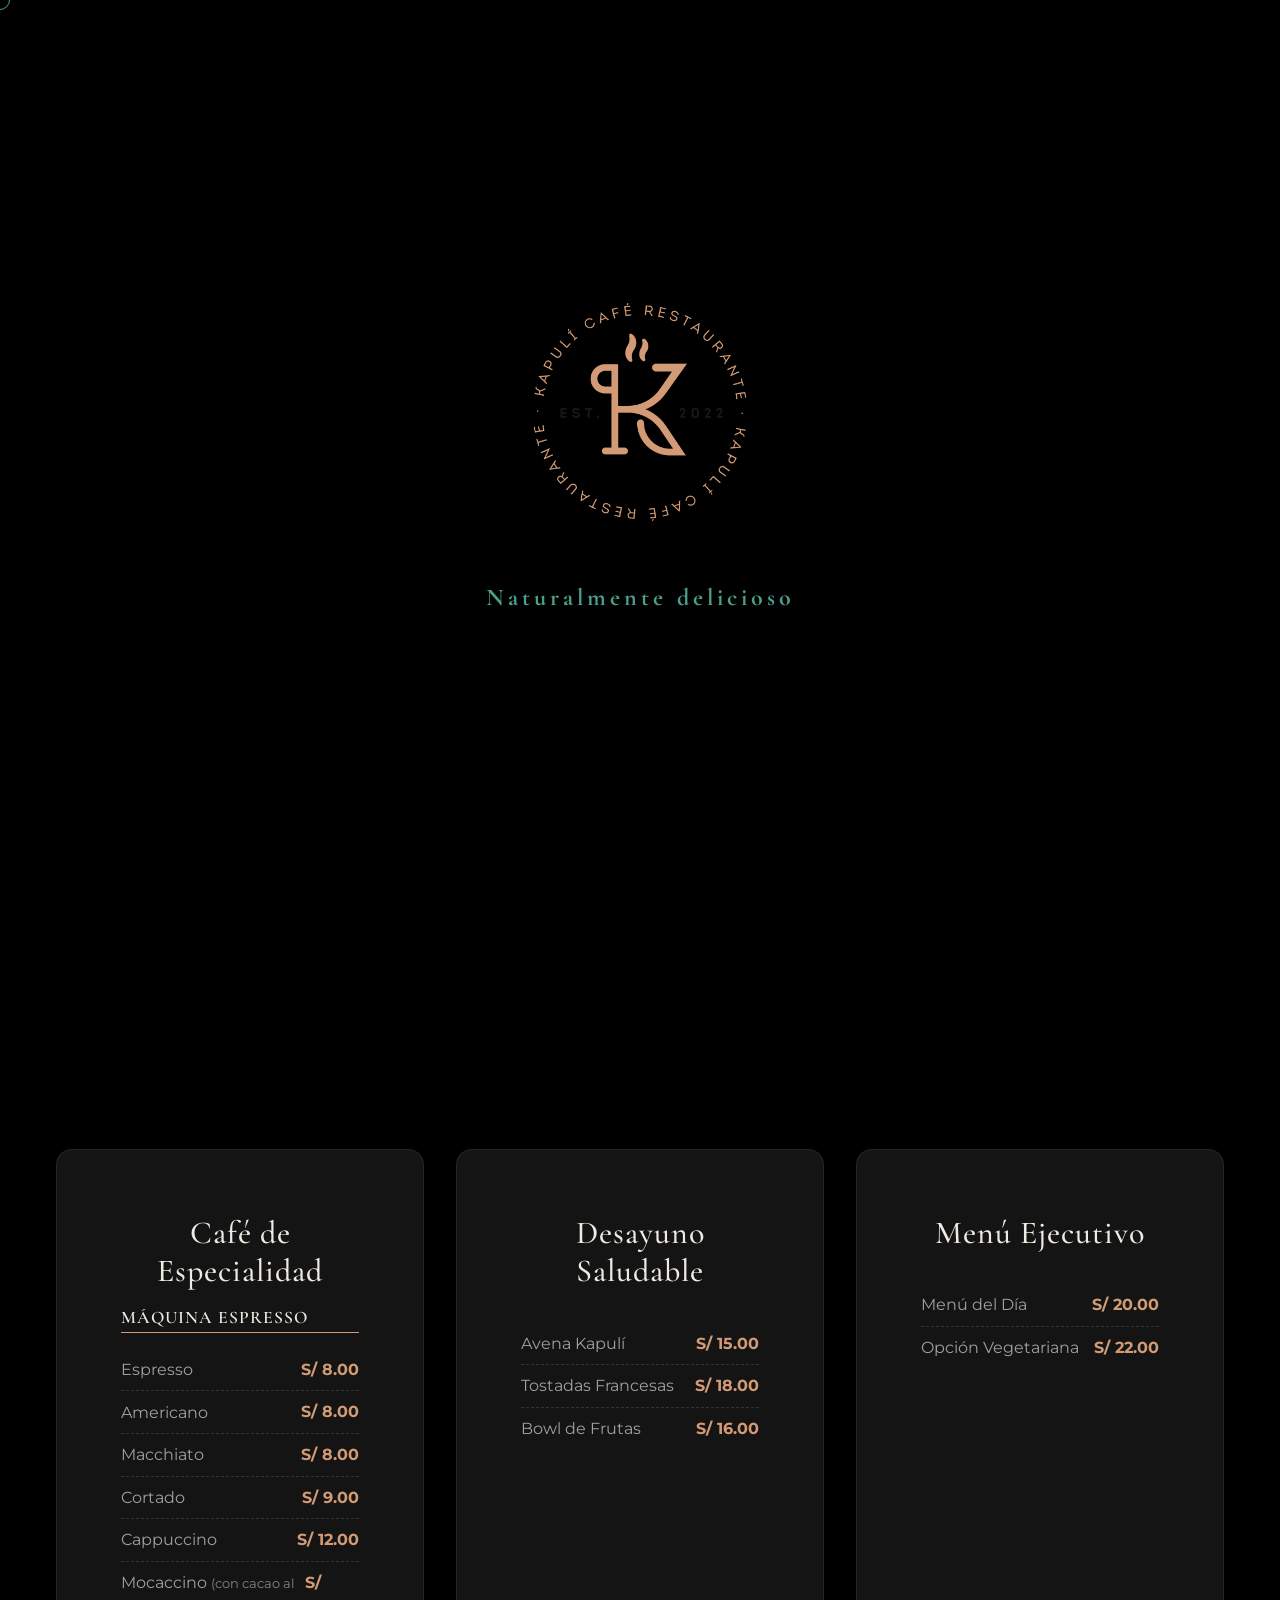
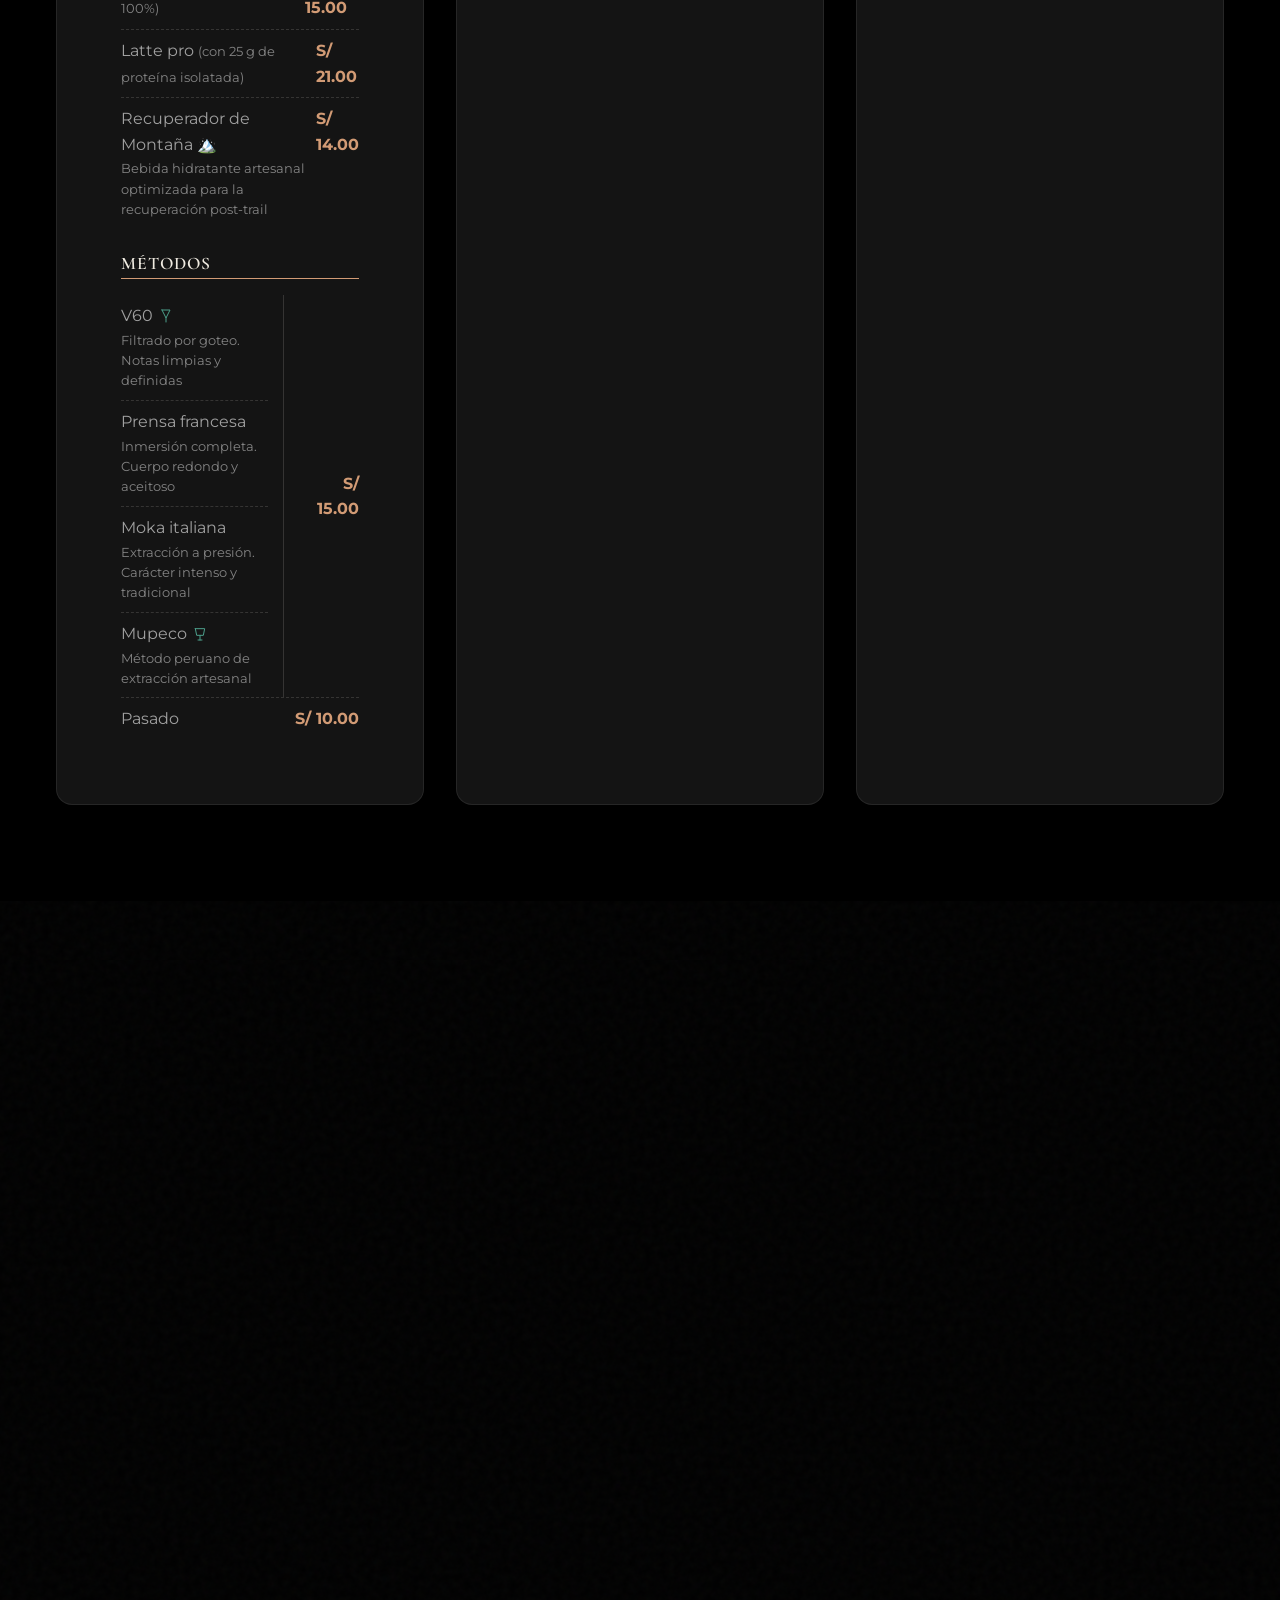
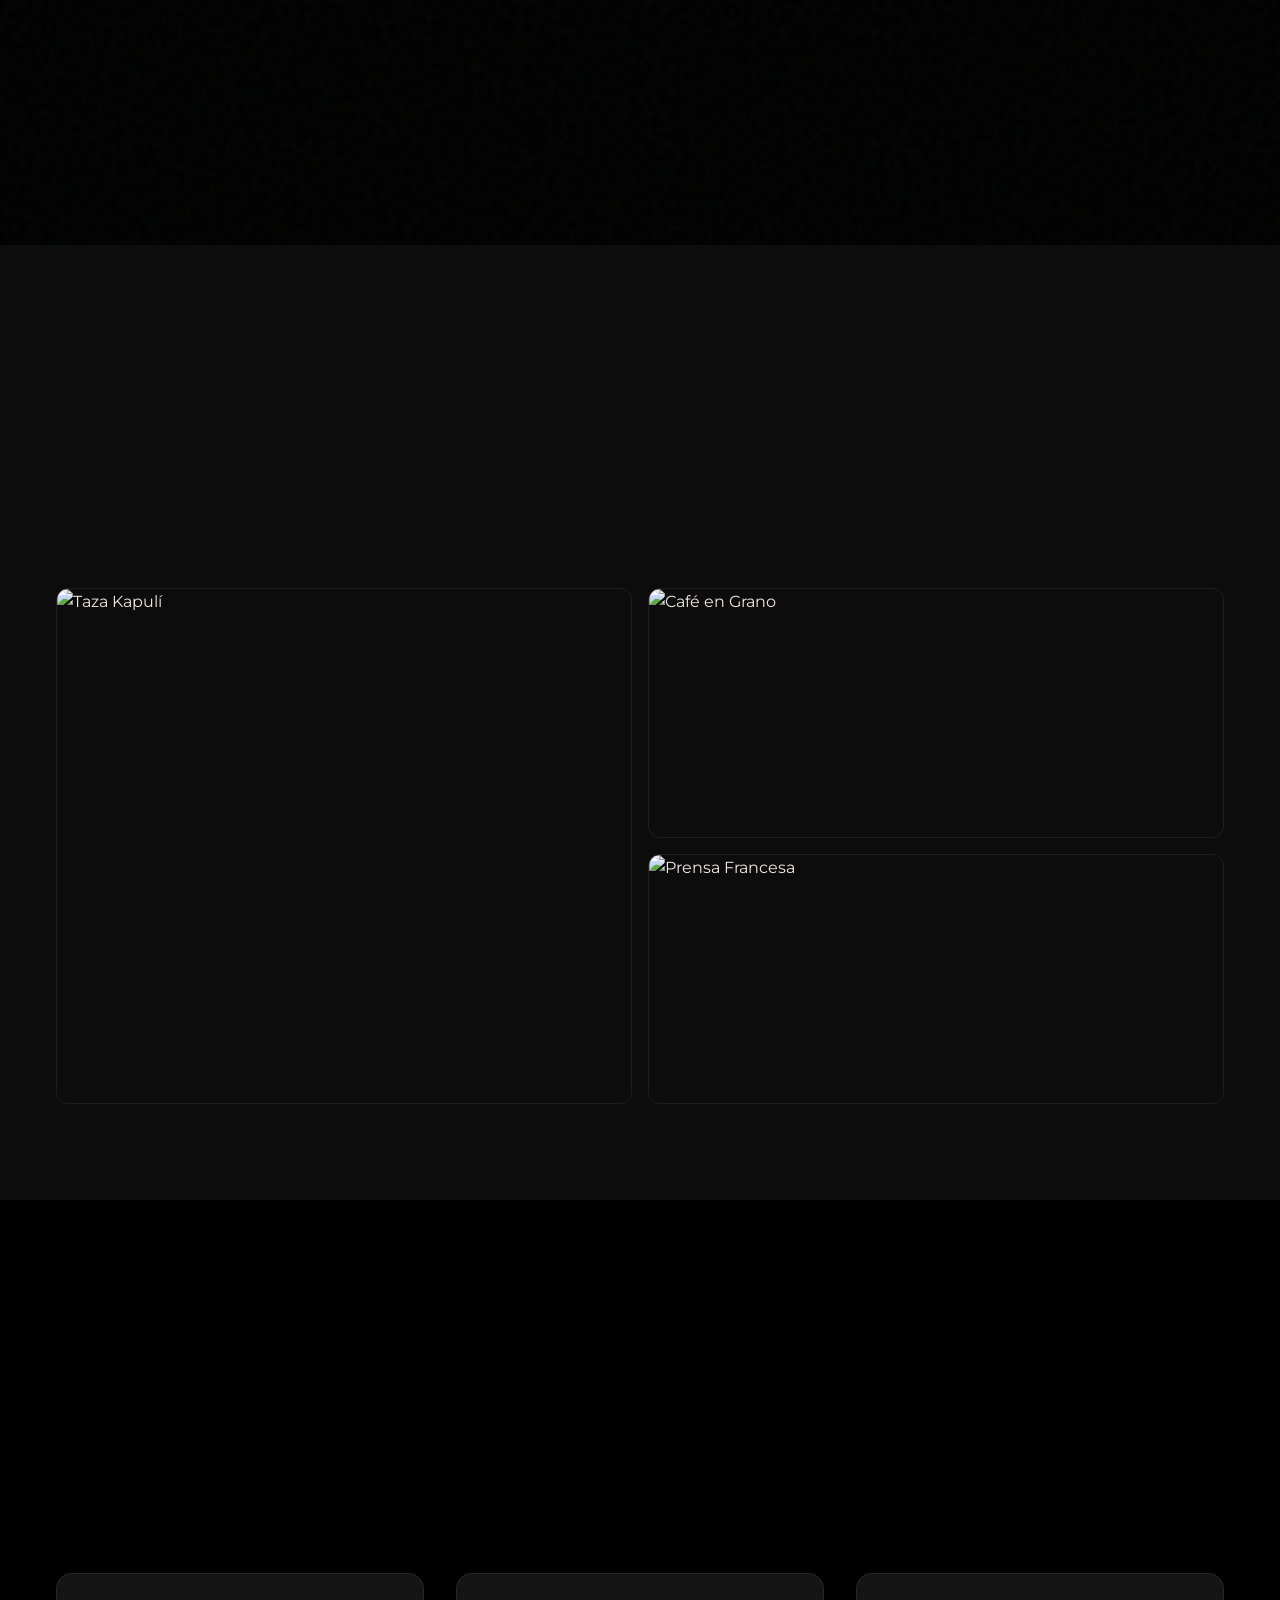
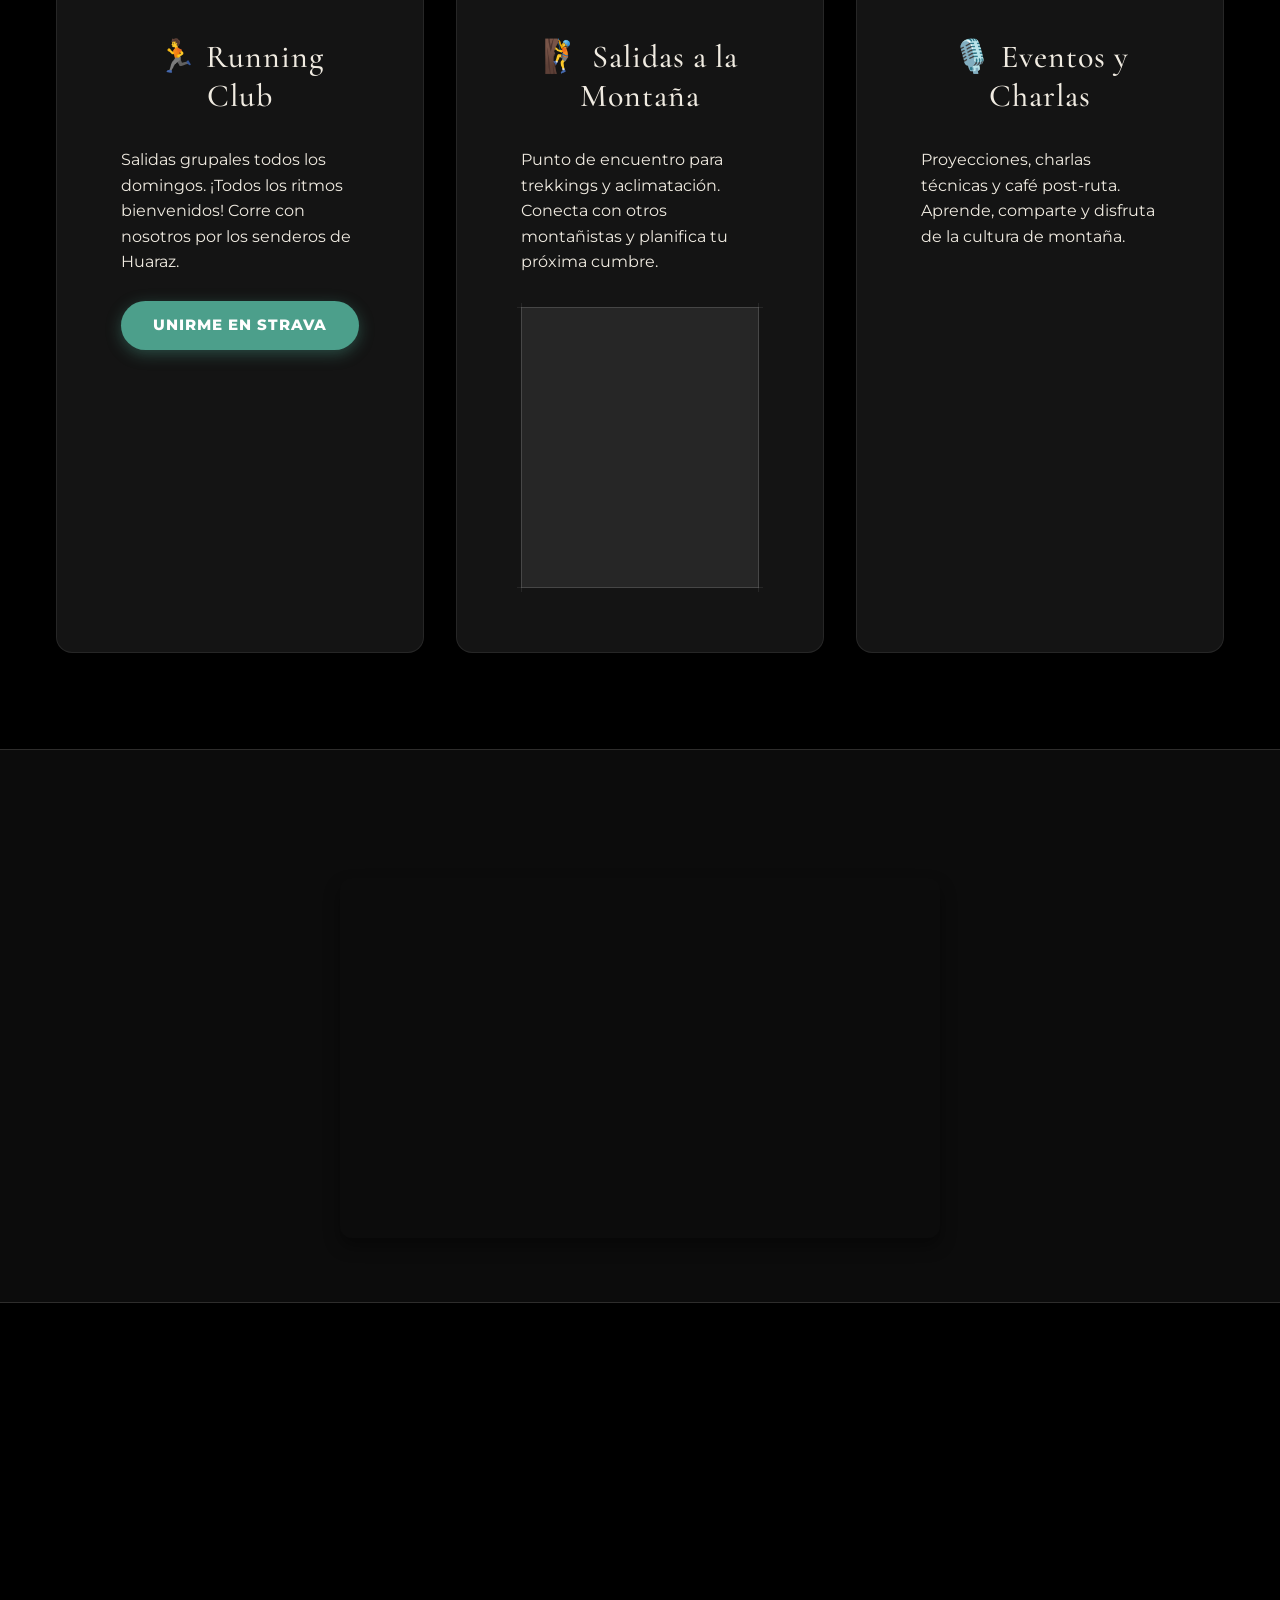
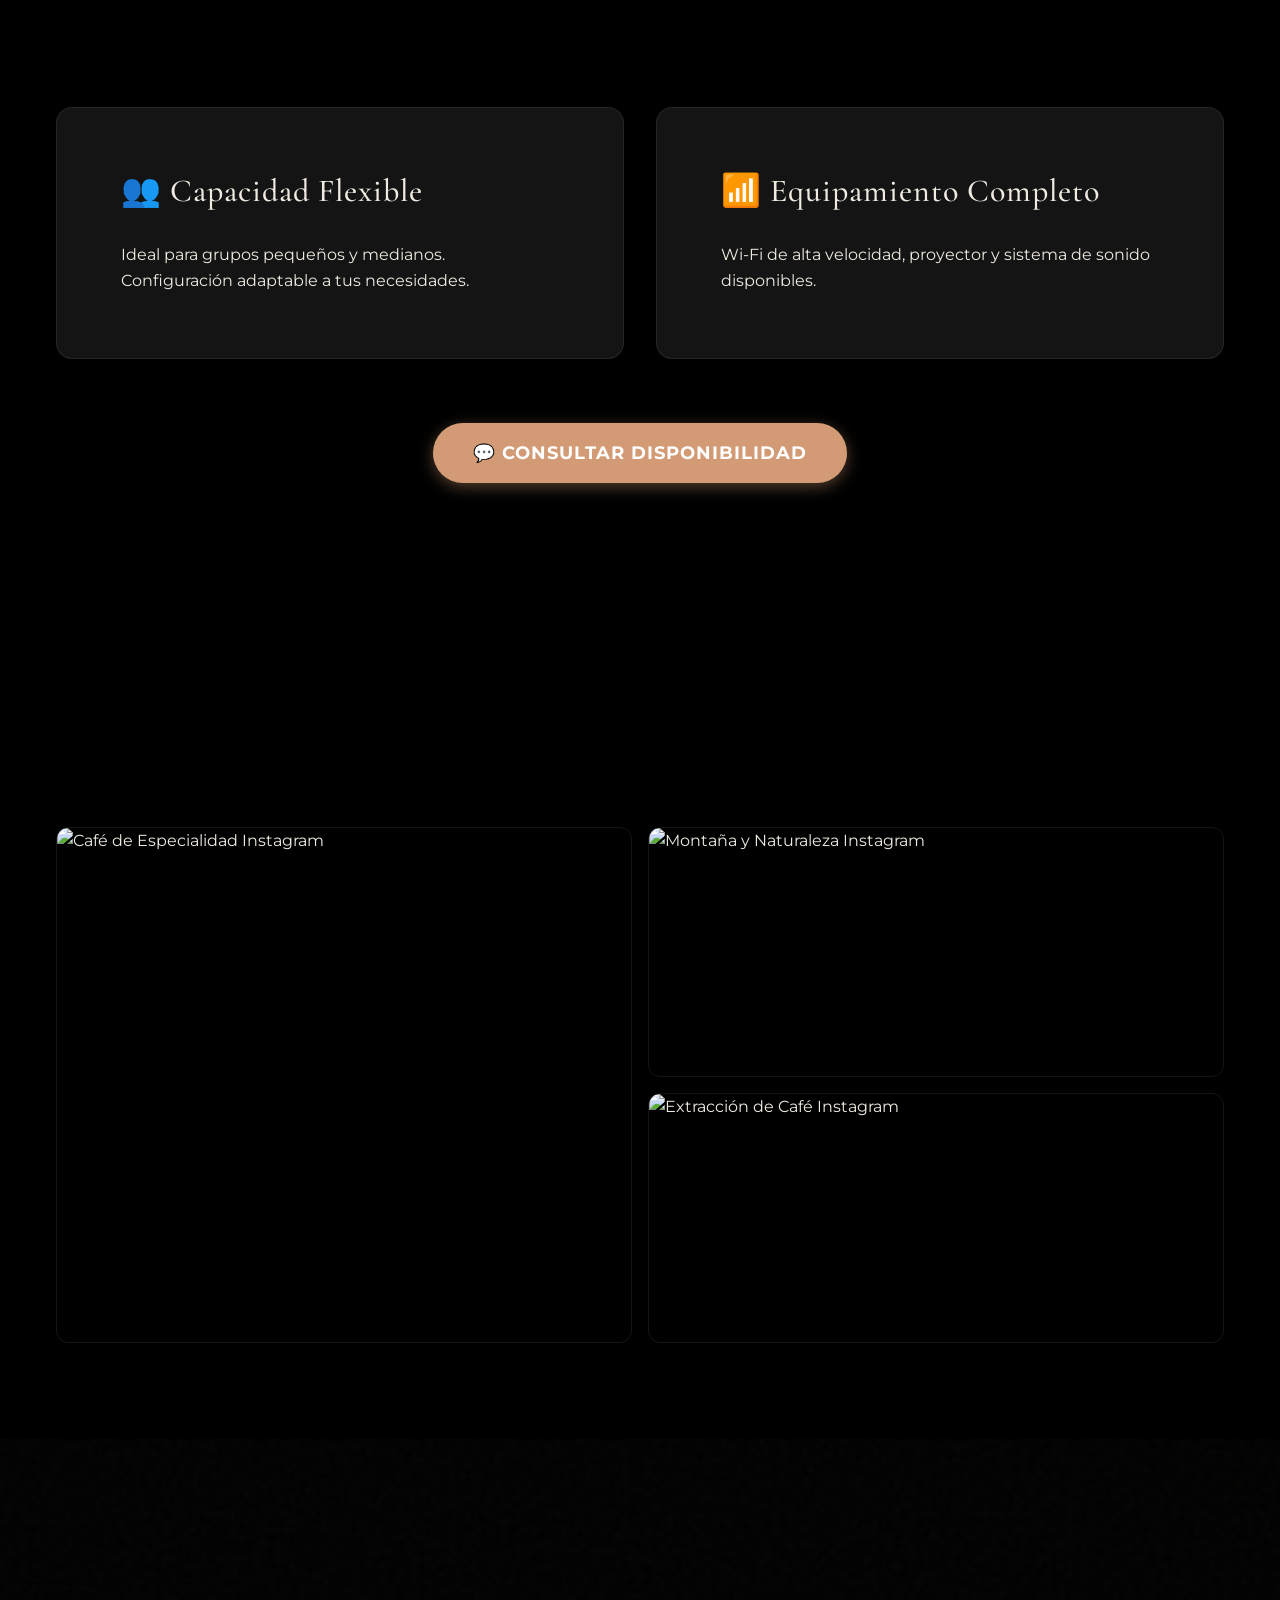
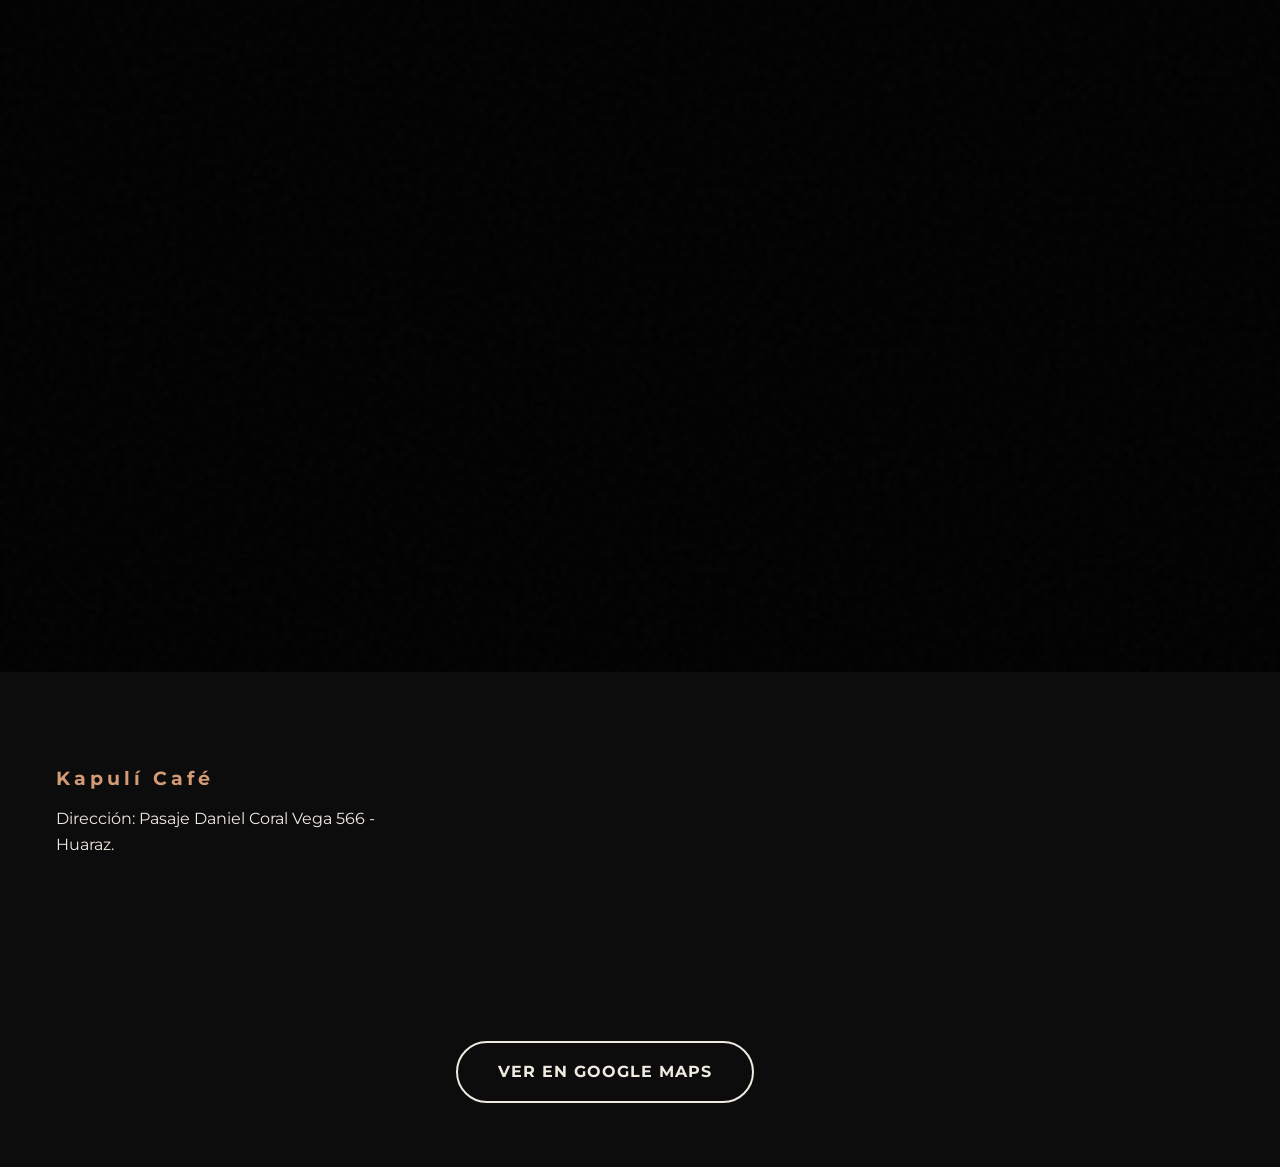
==== commit 1e9b7f6f: "perf: integrate lenis smooth scroll, architectural layouts, and editorial contrast blocks" ====
--- a/index.html
+++ b/index.html
@@ -39,6 +39,8 @@
       "description": "Tu refugio saludable en Huaraz. Café de especialidad, comunidad de montañismo y running, y comida nutritiva para tus aventuras."
     }
     </script>
+    <!-- Lenis Smooth Scroll -->
+    <script src="https://unpkg.com/@studio-freight/lenis@1.0.34/dist/lenis.min.js"></script>
 </head>
 <body>
     <!-- Splash Screen -->
--- a/css/components.css
+++ b/css/components.css
@@ -195,16 +195,39 @@
 .mountain-dashboard {
     display: grid;
     grid-template-columns: repeat(auto-fit, minmax(180px, 1fr));
-    gap: var(--spacing-sm);
+    gap: 1px;
+    background-color: rgba(255, 255, 255, 0.08);
     margin-top: var(--spacing-md);
+    position: relative;
+    border: 1px solid rgba(255, 255, 255, 0.08);
+}
+
+.mountain-dashboard::before {
+    content: '';
+    position: absolute;
+    top: -5px; bottom: -5px;
+    left: -1px; right: -1px;
+    border-left: 1px solid rgba(255, 255, 255, 0.08);
+    border-right: 1px solid rgba(255, 255, 255, 0.08);
+    pointer-events: none;
+}
+
+.mountain-dashboard::after {
+    content: '';
+    position: absolute;
+    top: -1px; bottom: -1px;
+    left: -5px; right: -5px;
+    border-top: 1px solid rgba(255, 255, 255, 0.08);
+    border-bottom: 1px solid rgba(255, 255, 255, 0.08);
+    pointer-events: none;
 }
 
 .weather-card {
     background-color: rgba(34, 34, 34, 0.6);
     backdrop-filter: blur(12px);
     -webkit-backdrop-filter: blur(12px);
-    border: 1px solid rgba(255, 255, 255, 0.08);
-    border-radius: var(--border-radius);
+    border: none;
+    border-radius: 0;
     padding: var(--spacing-sm);
     text-align: center;
     transition: transform 0.3s ease;
@@ -282,10 +305,34 @@
 
 /* Coffee Wheel Component (Onyx Style) */
 .lab-section {
-    background-color: #000000;
+    background-color: #EFECE6;
     padding: var(--spacing-xl) 0;
-    color: var(--color-text-main);
+    color: #1C1C1C;
     overflow: hidden;
+}
+
+.lab-section .section-title {
+    color: #000000;
+}
+
+.lab-section .wheel-node {
+    color: #555555;
+}
+
+.lab-section .wheel-node:hover, .lab-section .wheel-node.active {
+    color: #000000;
+}
+
+.lab-section .center-content h3 {
+    color: #000000;
+}
+
+.lab-section .center-content p {
+    color: #1C1C1C;
+}
+
+.lab-section .wheel-svg-lines line {
+    stroke: rgba(0, 0, 0, 0.15) !important;
 }
 
 .coffee-wheel-container {
@@ -420,14 +467,30 @@
 .pilares-section {
     width: 100%;
     background-color: #000000;
-    padding-bottom: 0; /* Remove bottom padding to flush with footer */
+    padding-bottom: 0;
+    overflow-x: hidden;
 }
 
 .pilares-container {
     display: flex;
     width: 100%;
     height: 65vh;
-    gap: 0;
+    gap: 1px;
+    background-color: rgba(255, 255, 255, 0.08);
+    position: relative;
+    border-top: 1px solid rgba(255, 255, 255, 0.08);
+    border-bottom: 1px solid rgba(255, 255, 255, 0.08);
+}
+
+.pilares-container::before {
+    content: '';
+    position: absolute;
+    left: -5px; right: -5px;
+    top: -1px; bottom: -1px;
+    border-top: 1px solid rgba(255, 255, 255, 0.08);
+    border-bottom: 1px solid rgba(255, 255, 255, 0.08);
+    pointer-events: none;
+    z-index: 10;
 }
 
 .pilar-col {
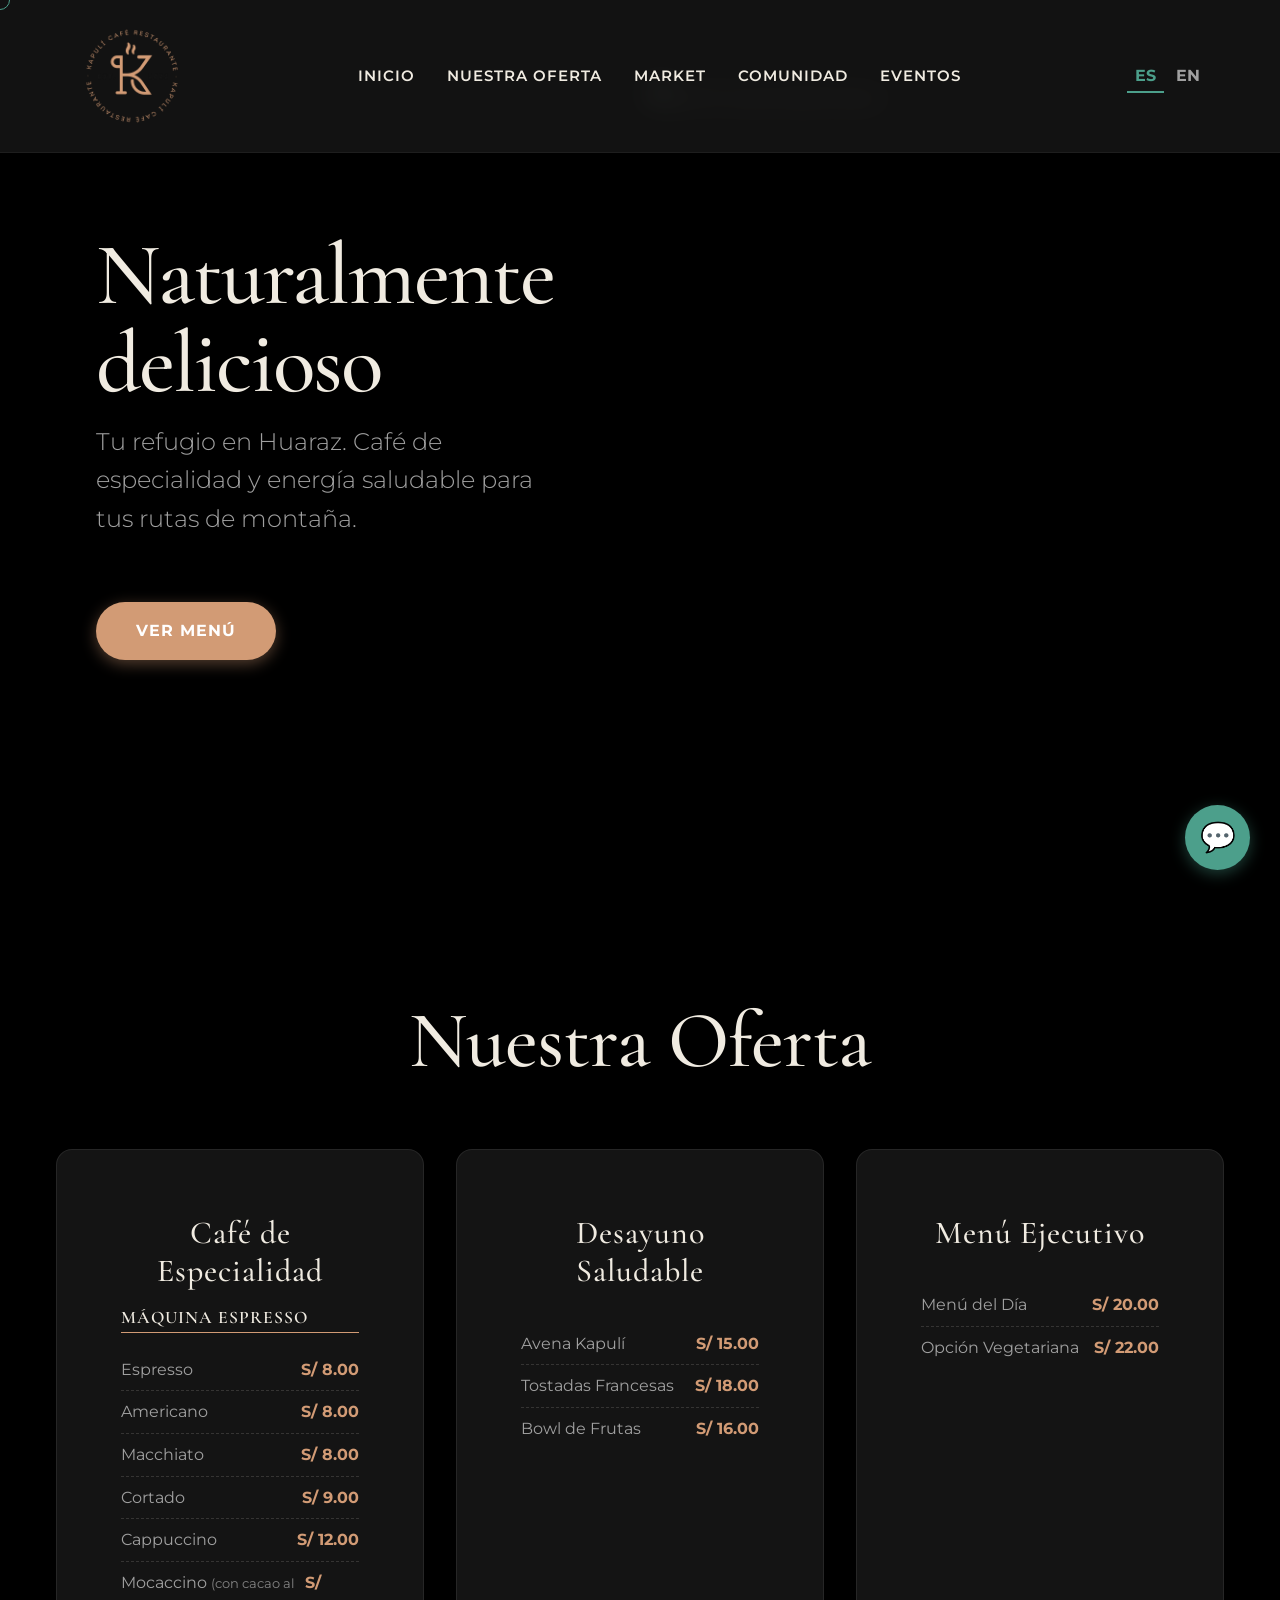
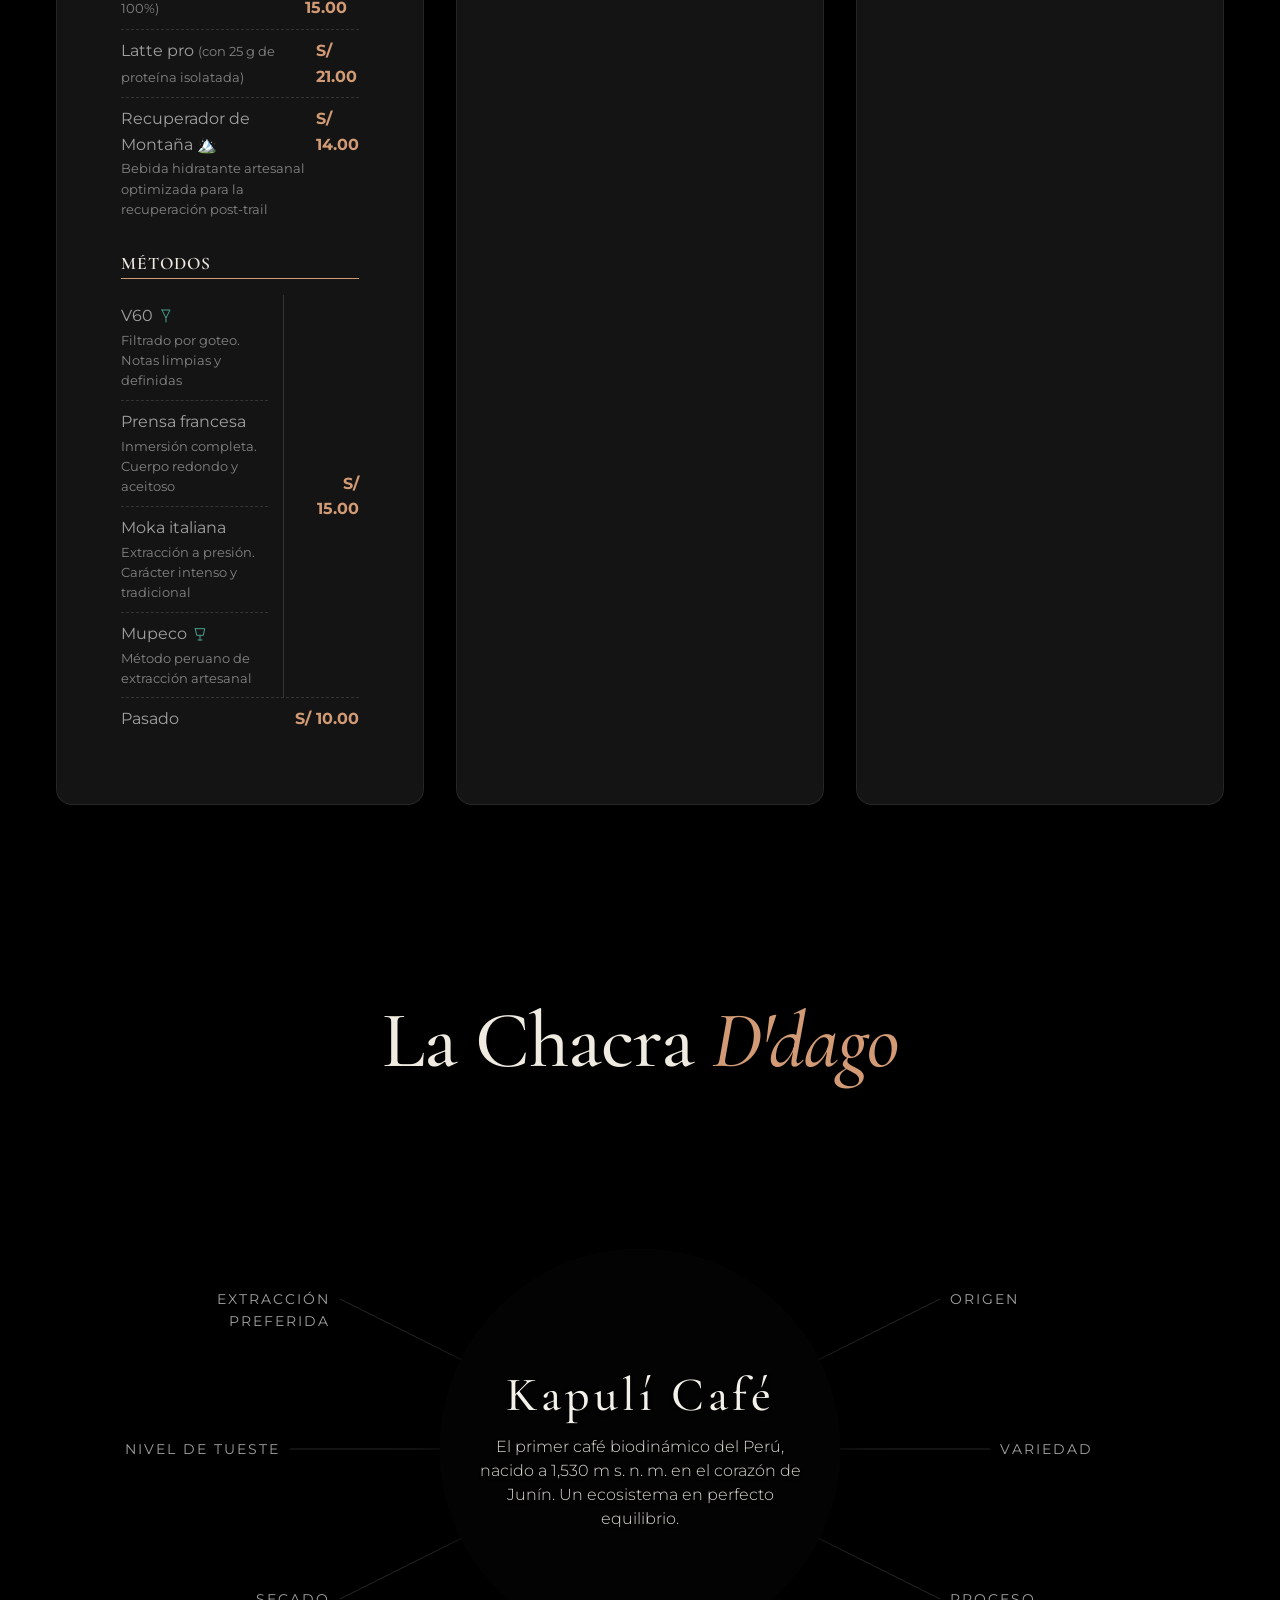
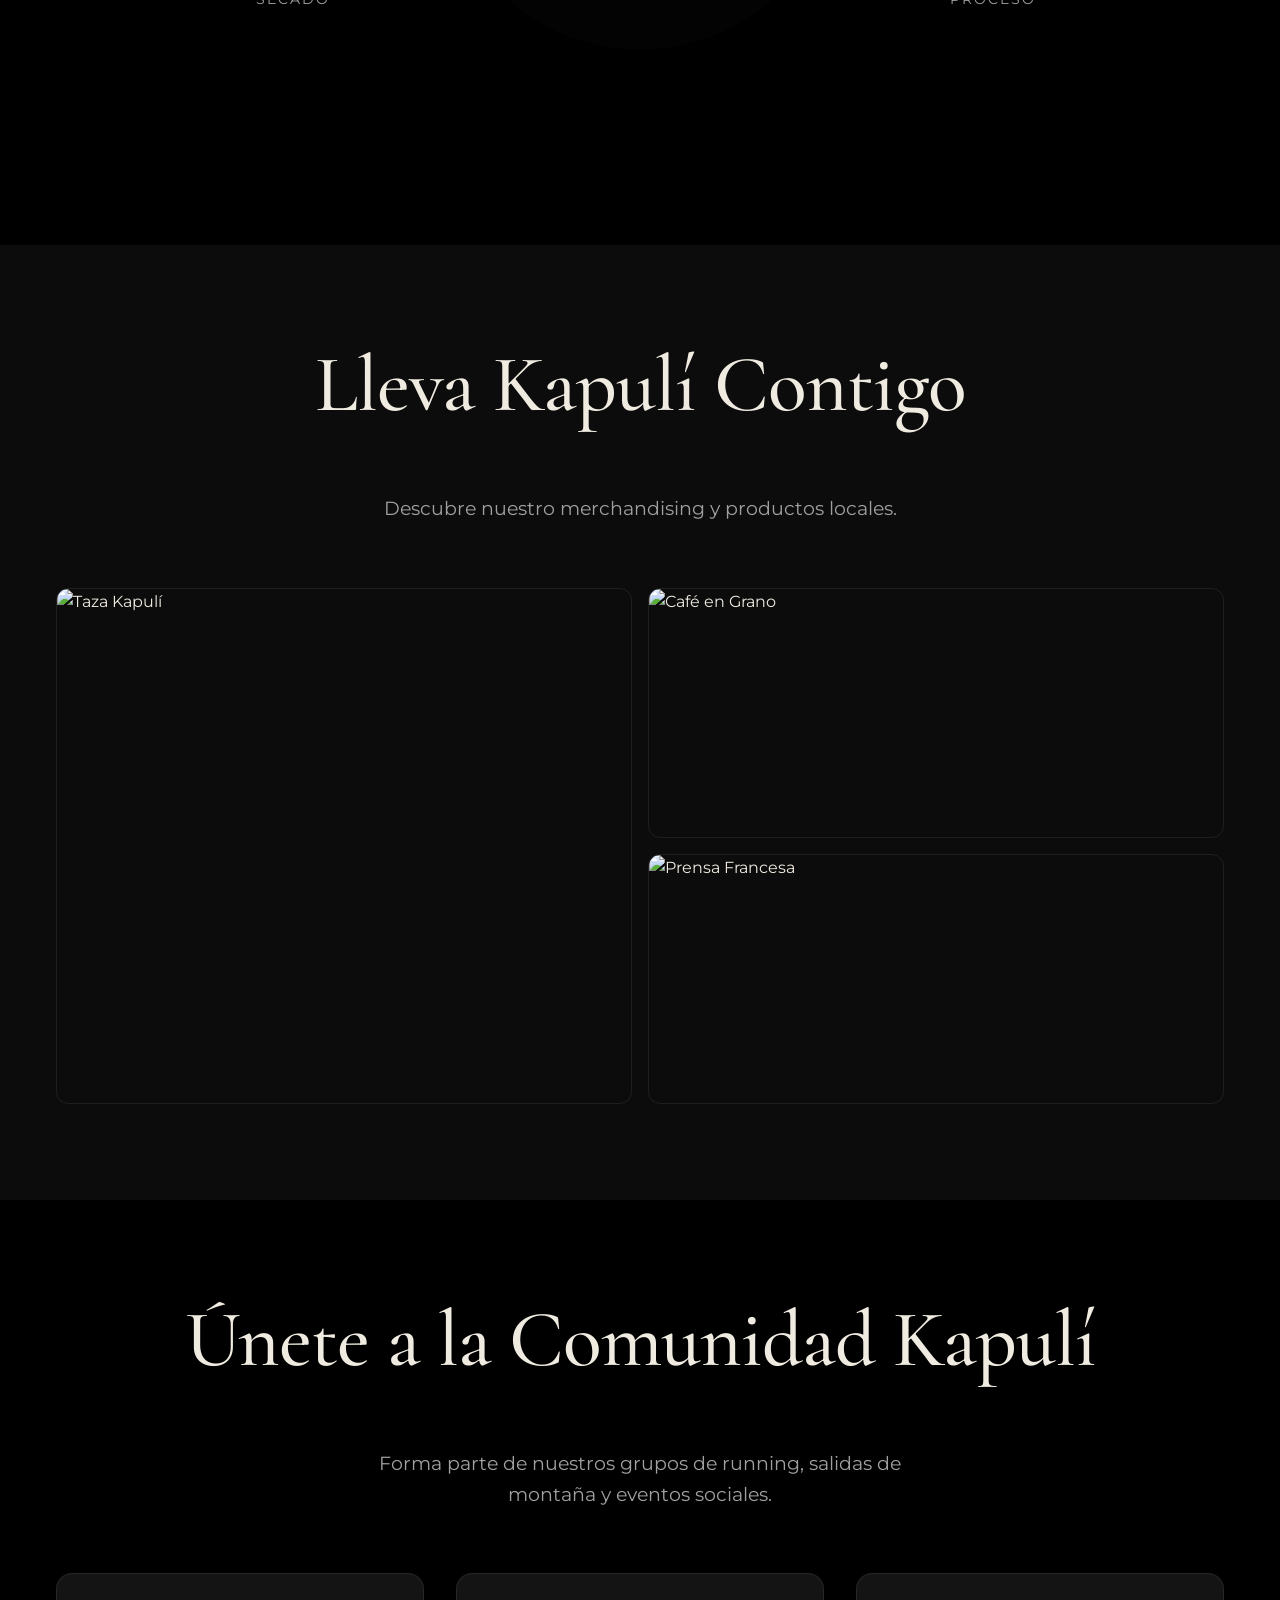
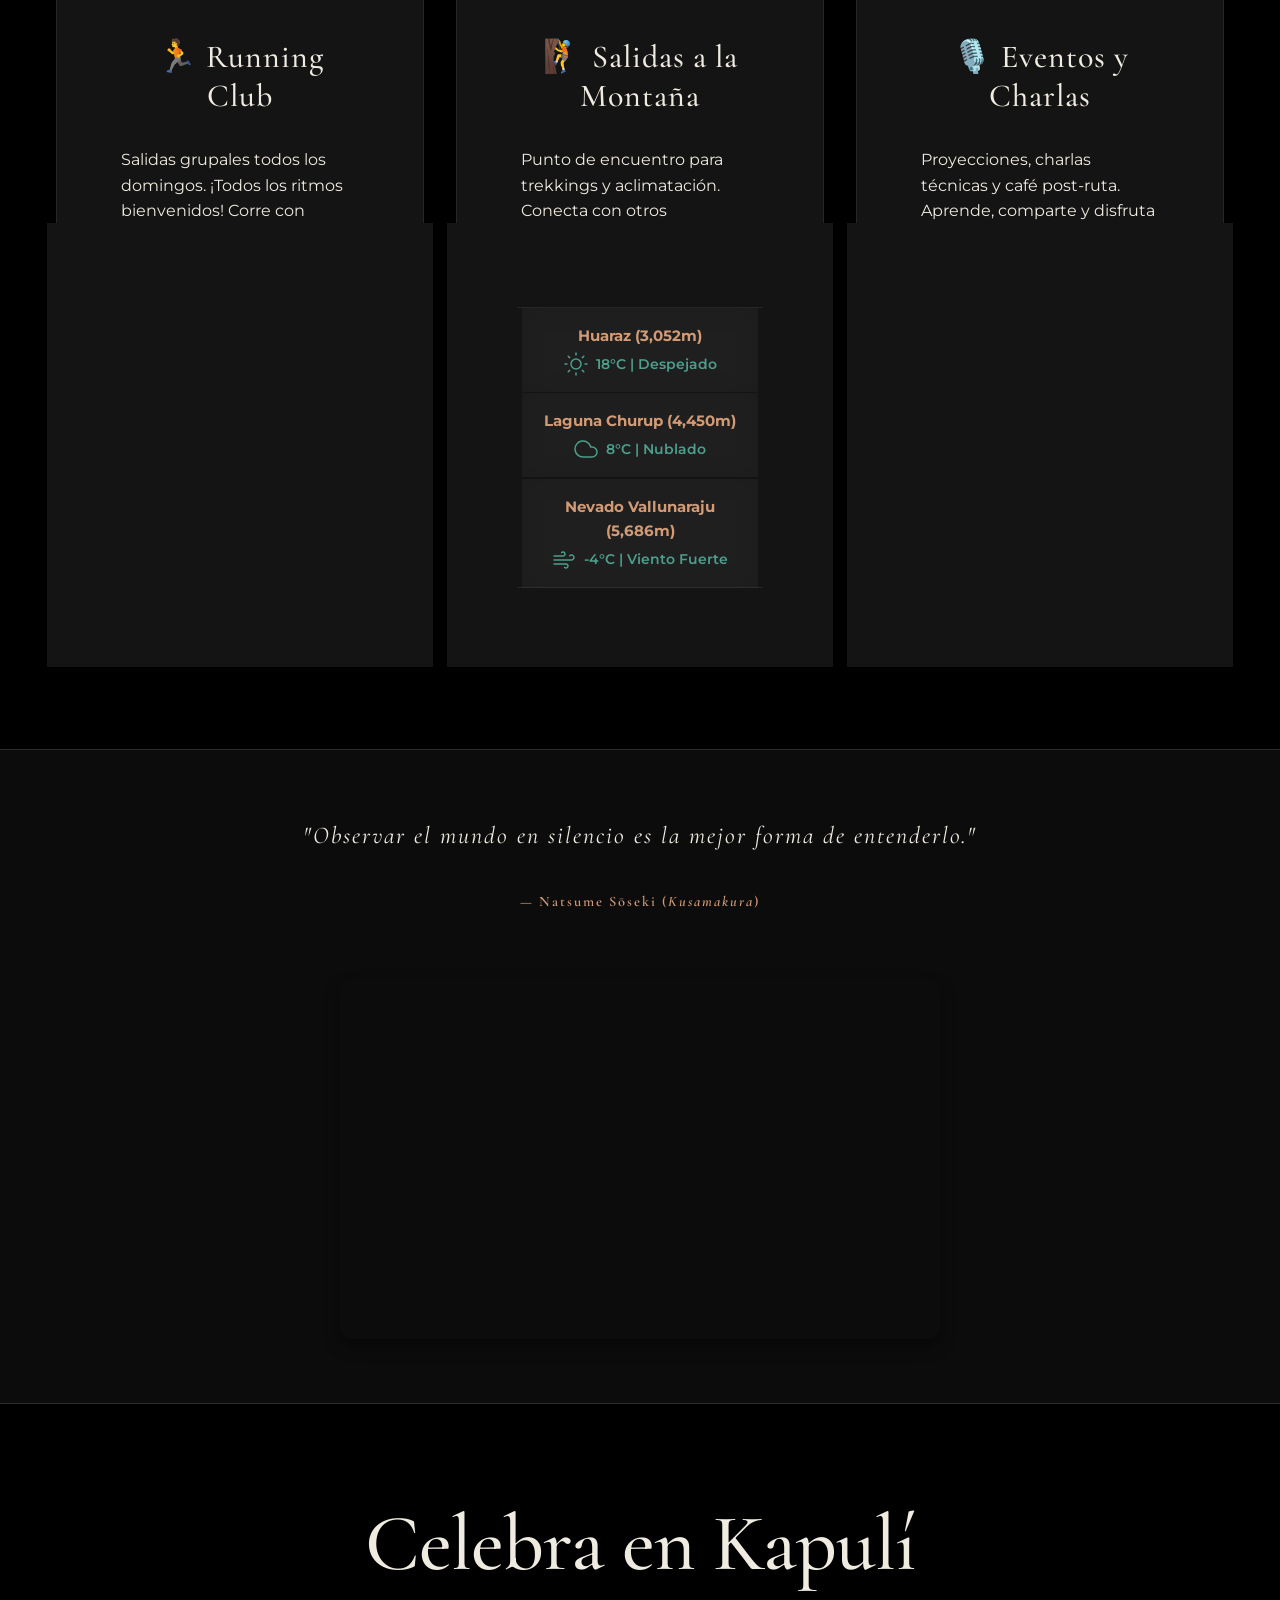
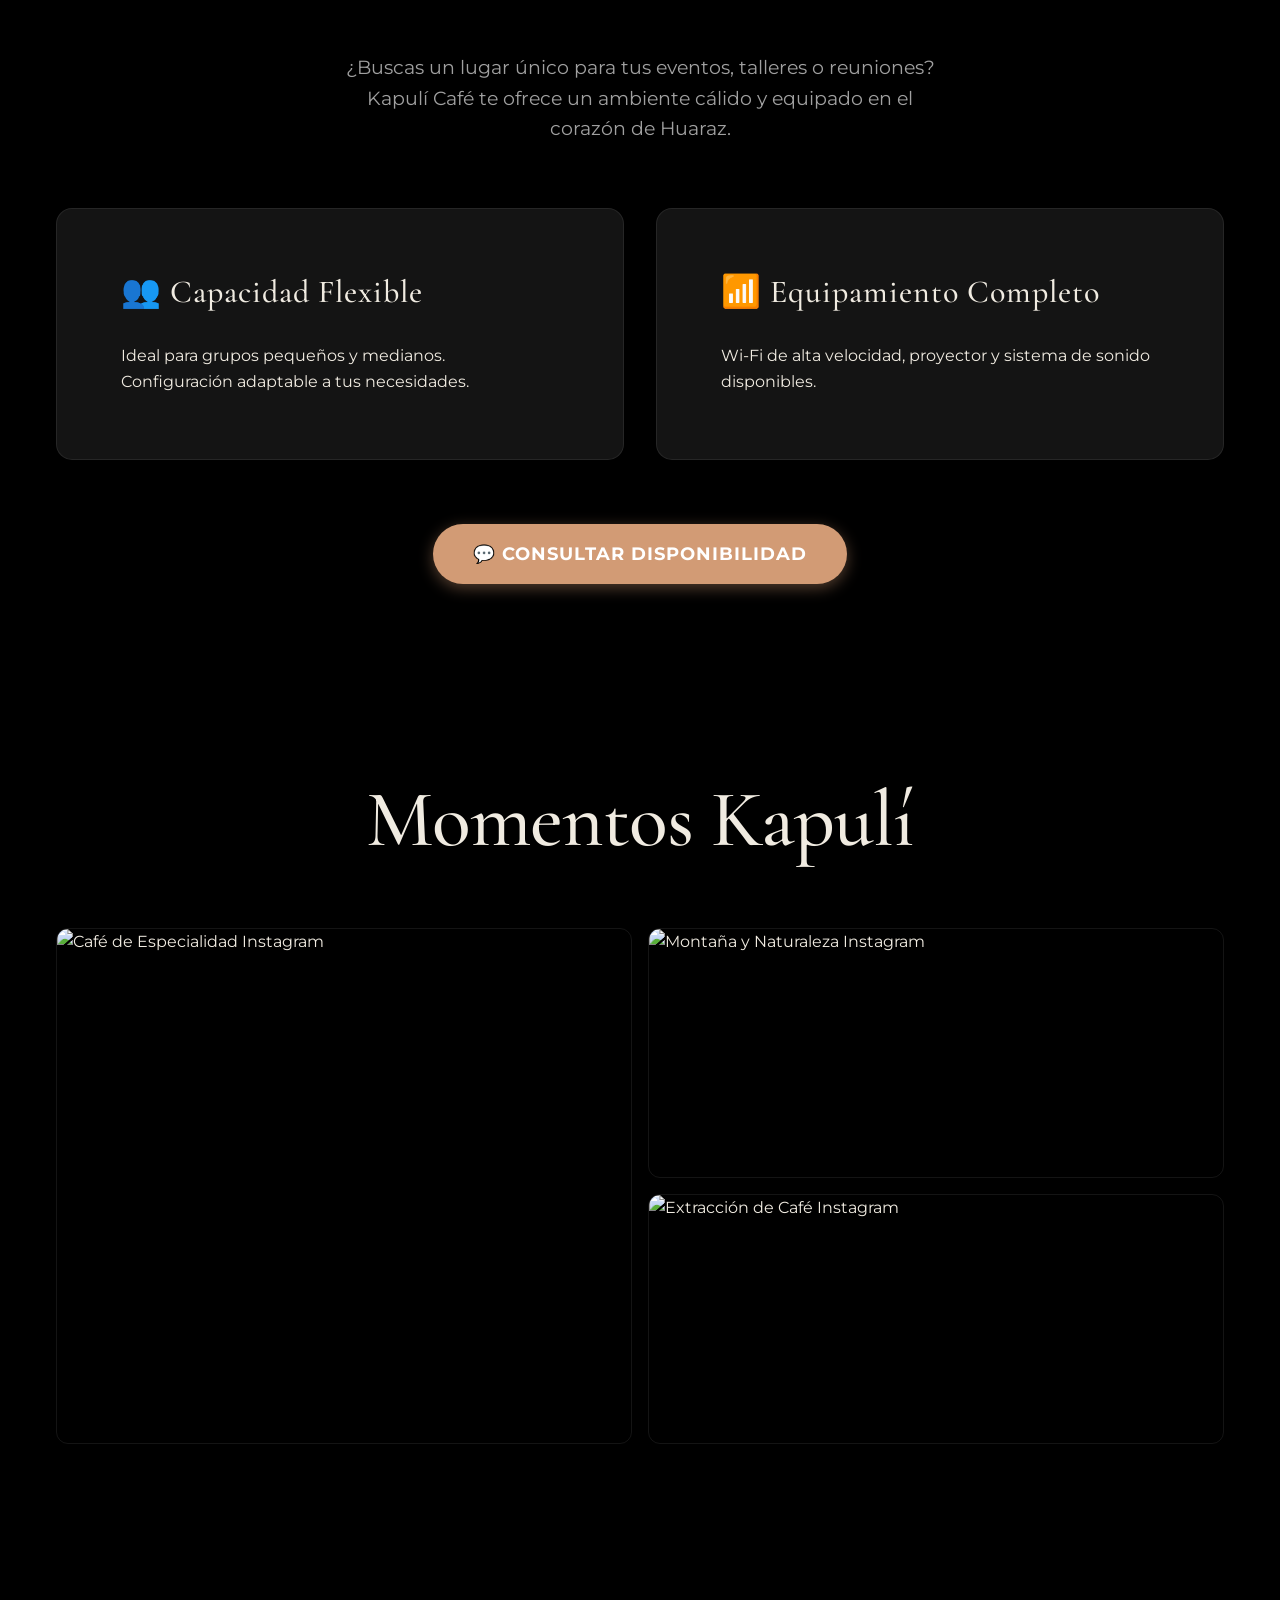
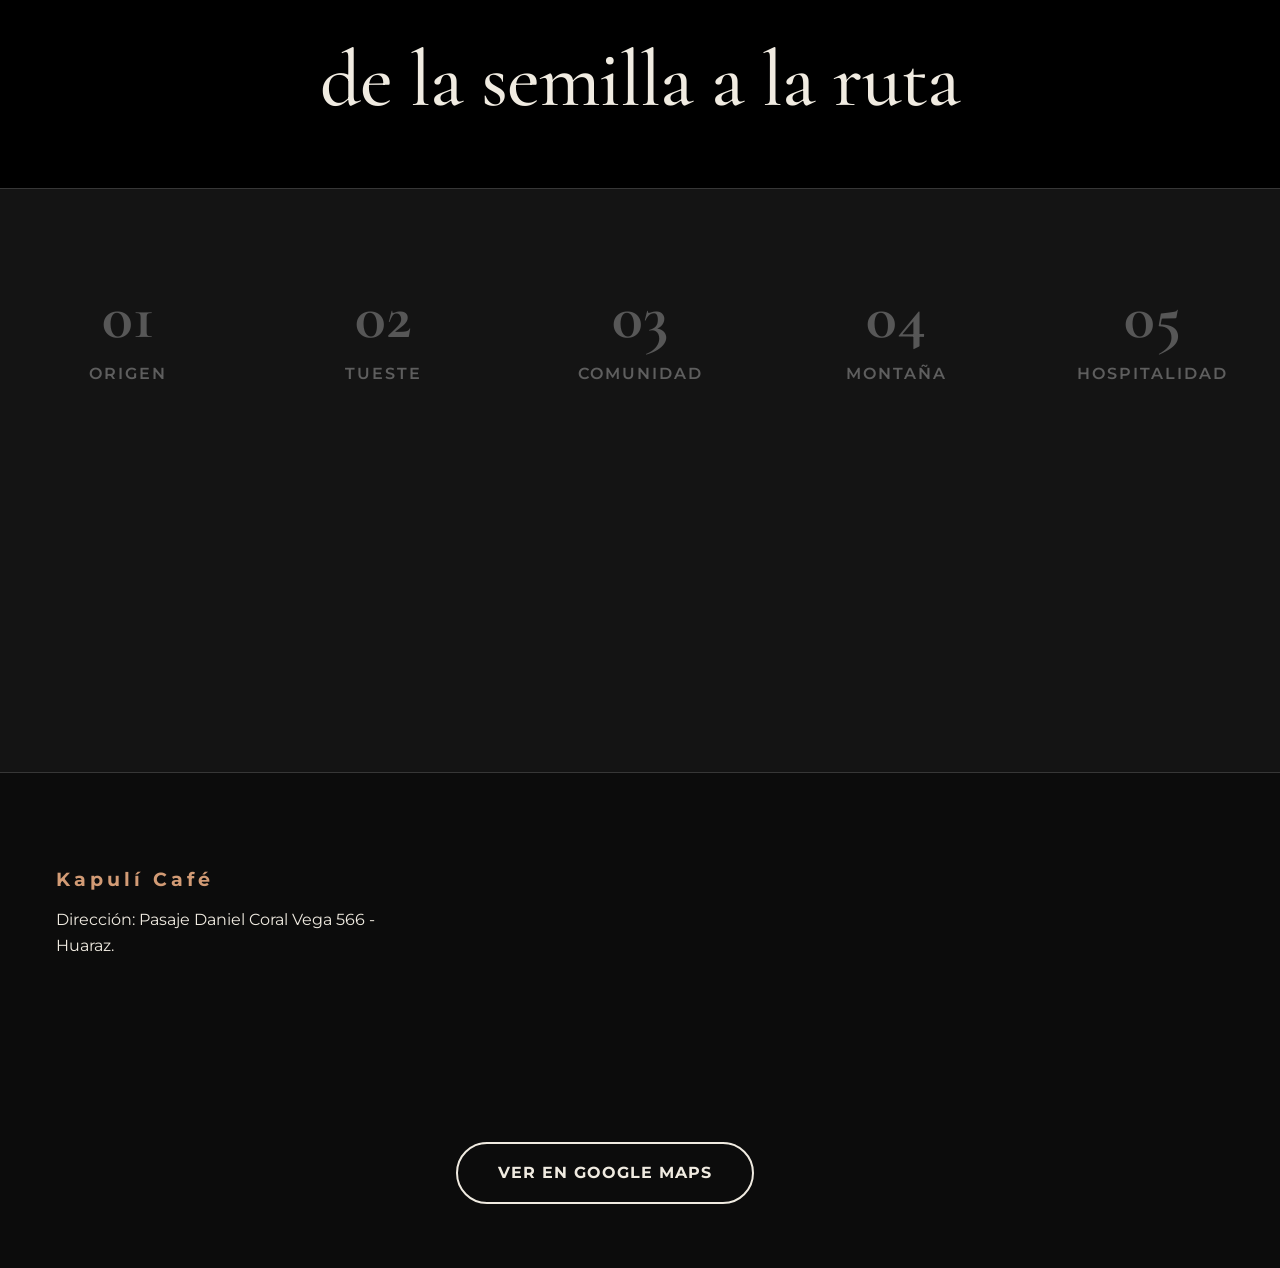
==== commit c8647386: "perf: rip out custom smooth scroll library to restore flawless native hardware performance" ====
--- a/index.html
+++ b/index.html
@@ -39,8 +39,6 @@
       "description": "Tu refugio saludable en Huaraz. Café de especialidad, comunidad de montañismo y running, y comida nutritiva para tus aventuras."
     }
     </script>
-    <!-- Lenis Smooth Scroll -->
-    <script src="https://unpkg.com/@studio-freight/lenis@1.0.34/dist/lenis.min.js"></script>
 </head>
 <body>
     <!-- Splash Screen -->
--- a/css/base.css
+++ b/css/base.css
@@ -7,6 +7,8 @@
 
 html {
     scroll-behavior: smooth;
+    text-size-adjust: 100%;
+    overflow-x: hidden;
     scroll-padding-top: 85px; /* Evitar que el header fijo tape los títulos */
     font-size: 16px;
 }
@@ -19,6 +21,7 @@
     color: var(--color-text-main);
     line-height: 1.6;
     overflow-x: hidden;
+    -webkit-overflow-scrolling: touch; /* Fuerza la fluidez inercial nativa en dispositivos iOS/Safari */
 }
 
 h1, h2, h3, h4, h5, h6 {
--- a/css/layout.css
+++ b/css/layout.css
@@ -337,6 +337,7 @@
     opacity: 0;
     transform: translateY(60px) scale(0.98);
     transition: opacity 1.2s cubic-bezier(0.16, 1, 0.3, 1), transform 1.2s cubic-bezier(0.16, 1, 0.3, 1);
+    will-change: transform, opacity;
 }
 
 .reveal-text.visible {
--- a/css/components.css
+++ b/css/components.css
@@ -305,34 +305,36 @@
 
 /* Coffee Wheel Component (Onyx Style) */
 .lab-section {
-    background-color: #EFECE6;
+    background-color: #000000 !important;
     padding: var(--spacing-xl) 0;
-    color: #1C1C1C;
+    color: var(--color-text-main);
     overflow: hidden;
 }
 
 .lab-section .section-title {
-    color: #000000;
+    color: var(--color-text-main);
 }
 
 .lab-section .wheel-node {
-    color: #555555;
+    color: var(--color-text-muted);
 }
 
 .lab-section .wheel-node:hover, .lab-section .wheel-node.active {
-    color: #000000;
+    color: var(--color-text-main);
 }
 
 .lab-section .center-content h3 {
-    color: #000000;
+    color: #F4F1EA !important;
+    text-shadow: 0 2px 4px rgba(0,0,0,0.5);
 }
 
 .lab-section .center-content p {
-    color: #1C1C1C;
+    color: #F4F1EA !important;
+    text-shadow: 0 2px 4px rgba(0,0,0,0.5);
 }
 
 .lab-section .wheel-svg-lines line {
-    stroke: rgba(0, 0, 0, 0.15) !important;
+    stroke: rgba(255, 255, 255, 0.15) !important;
 }
 
 .coffee-wheel-container {
@@ -407,8 +409,8 @@
 .lab-center-display::before {
     content: '';
     position: absolute;
-    top: 0; left: 0; right: 0; bottom: 0;
-    background-color: rgba(0, 0, 0, 0.6); /* Equivalent to filter brightness(0.4) */
+    top: 0; left: 0; width: 100%; height: 100%;
+    background: rgba(0, 0, 0, 0.75);
     z-index: 1;
 }
 
@@ -420,7 +422,6 @@
     position: relative;
     z-index: 2;
     padding: var(--spacing-md);
-    color: var(--color-text-main);
 }
 
 .center-content h3 {
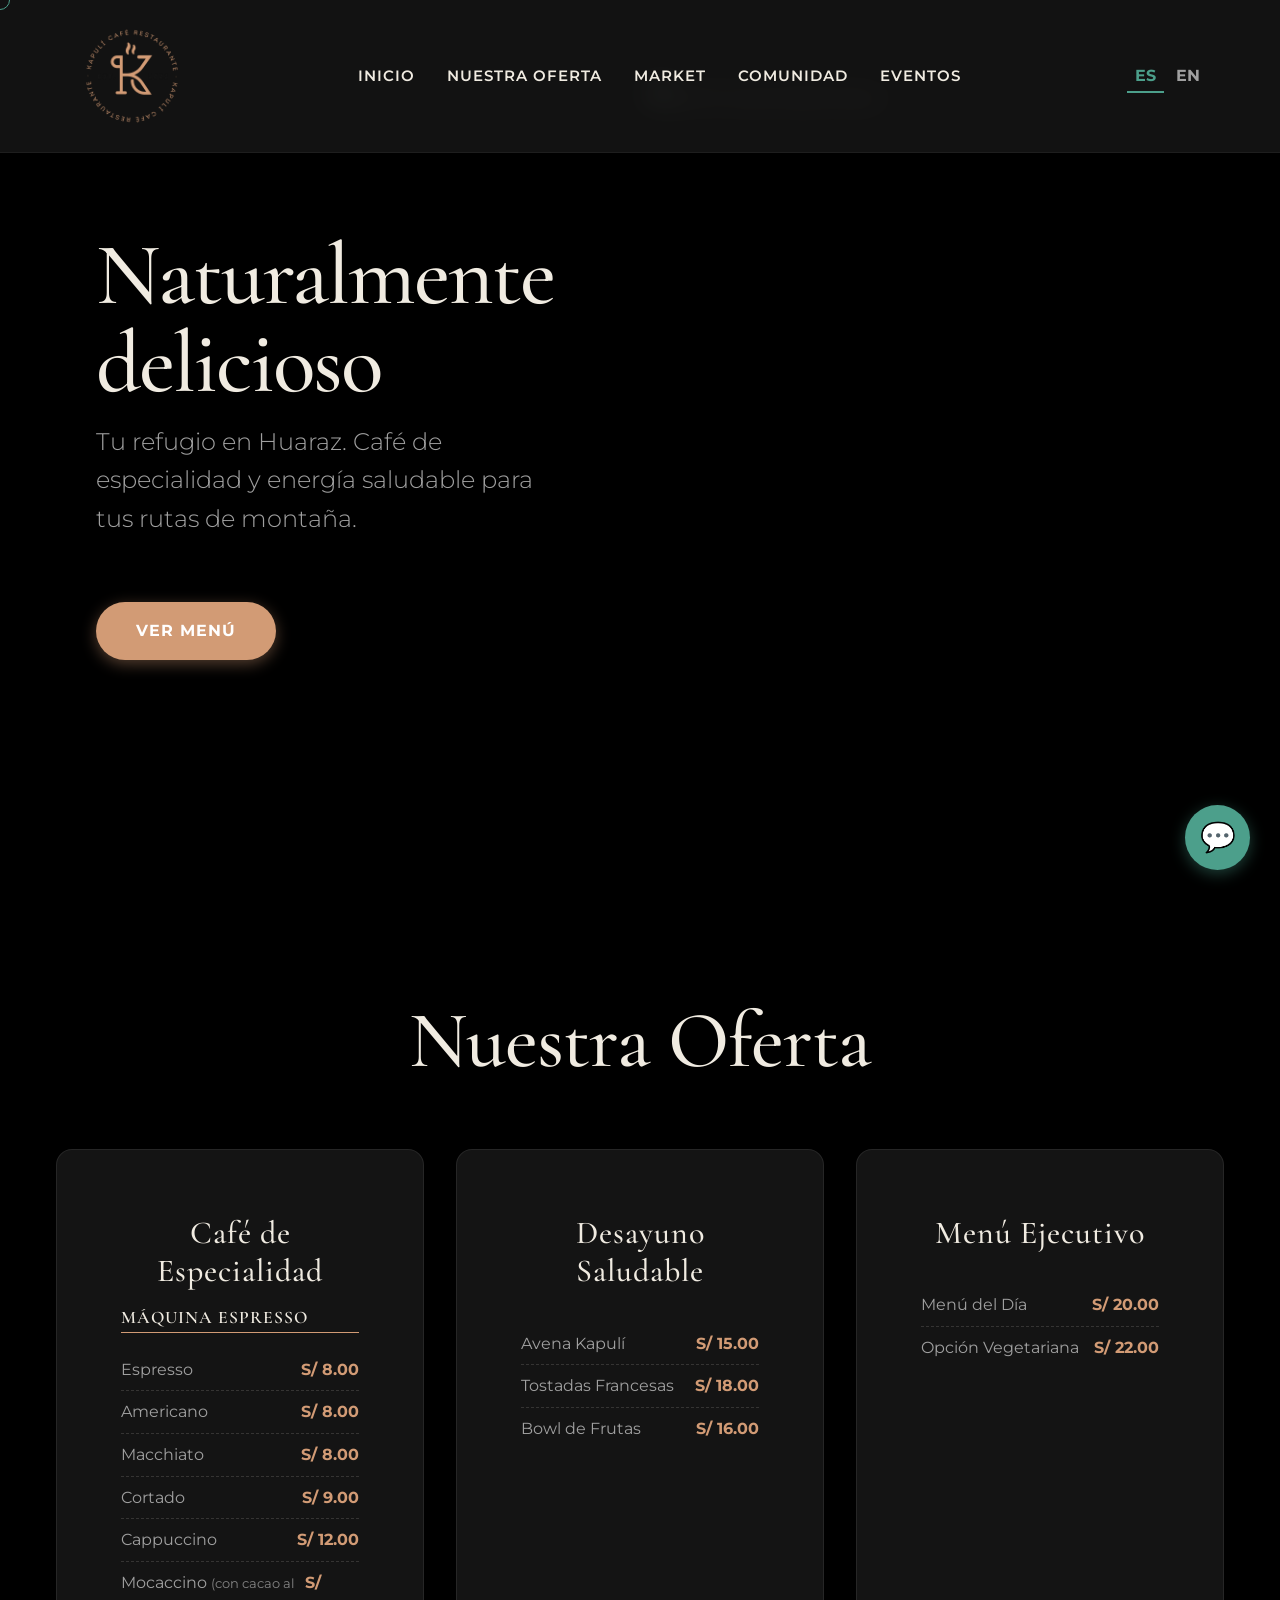
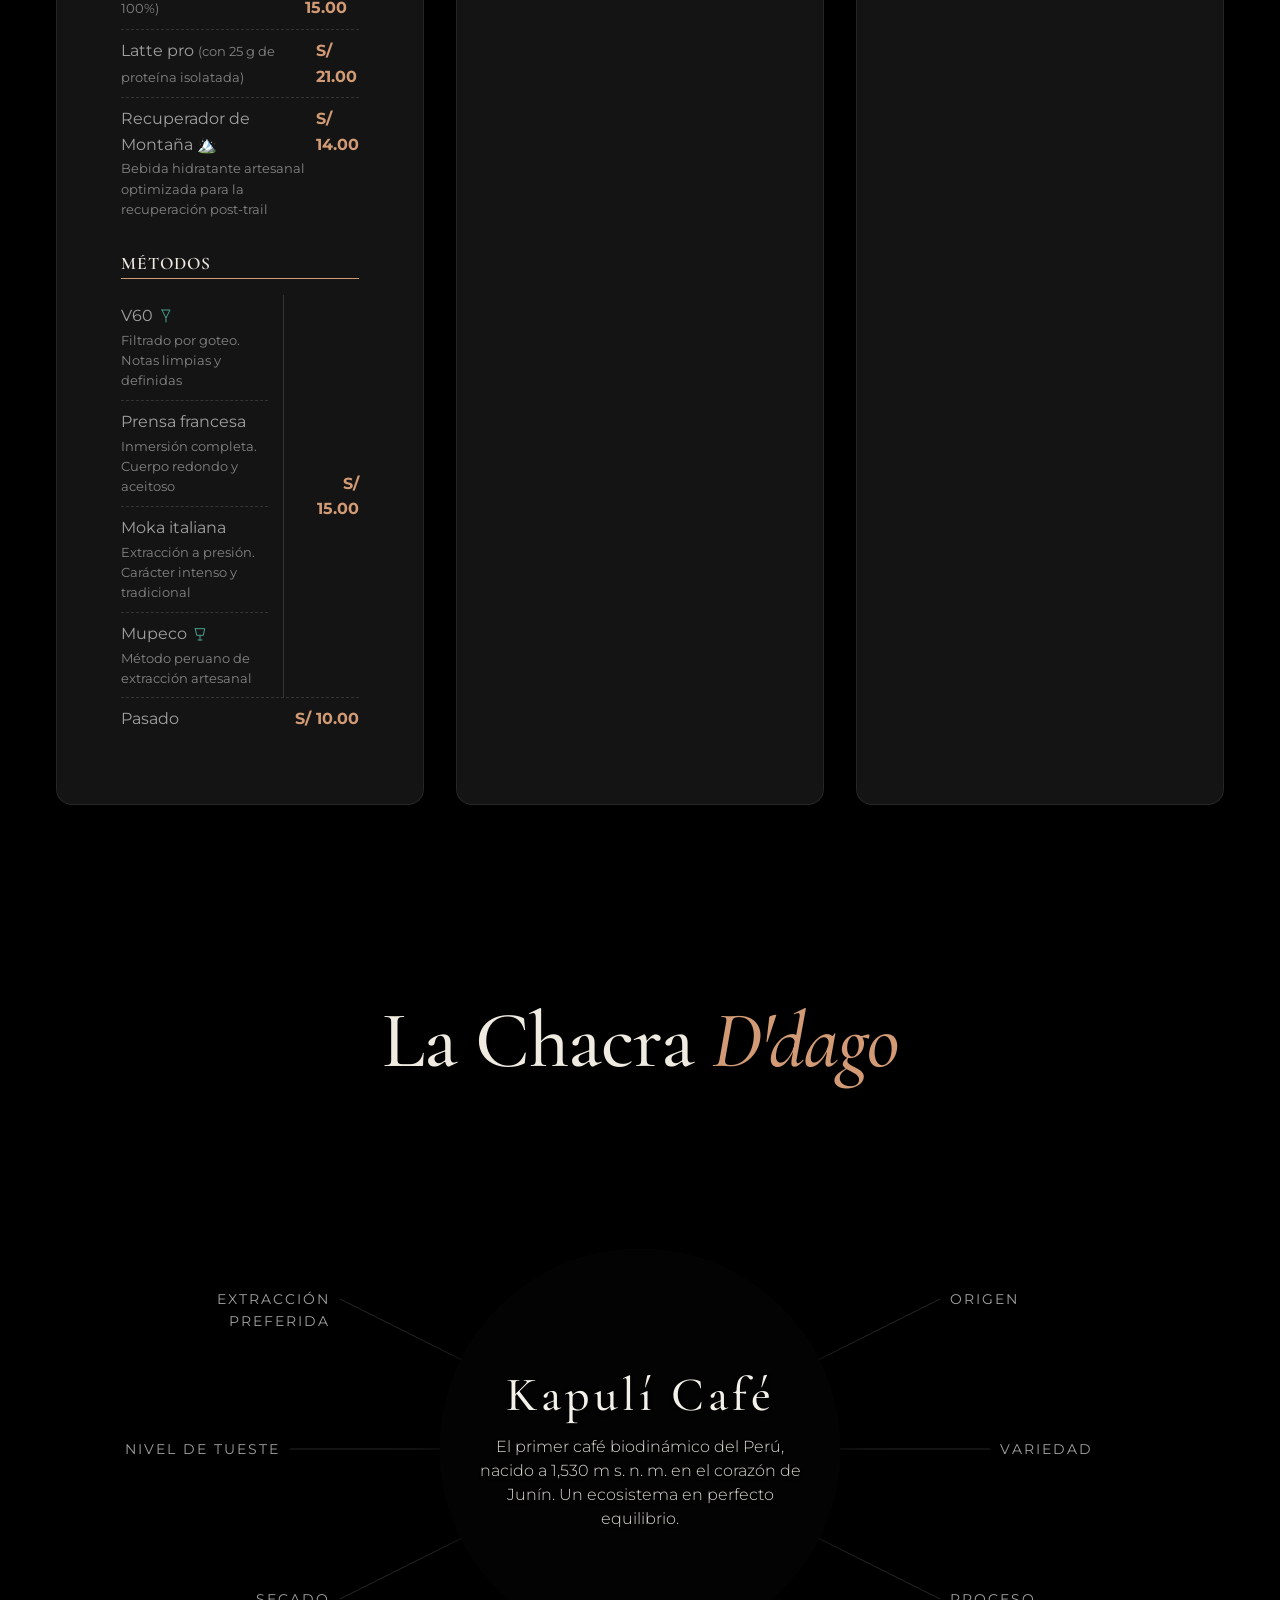
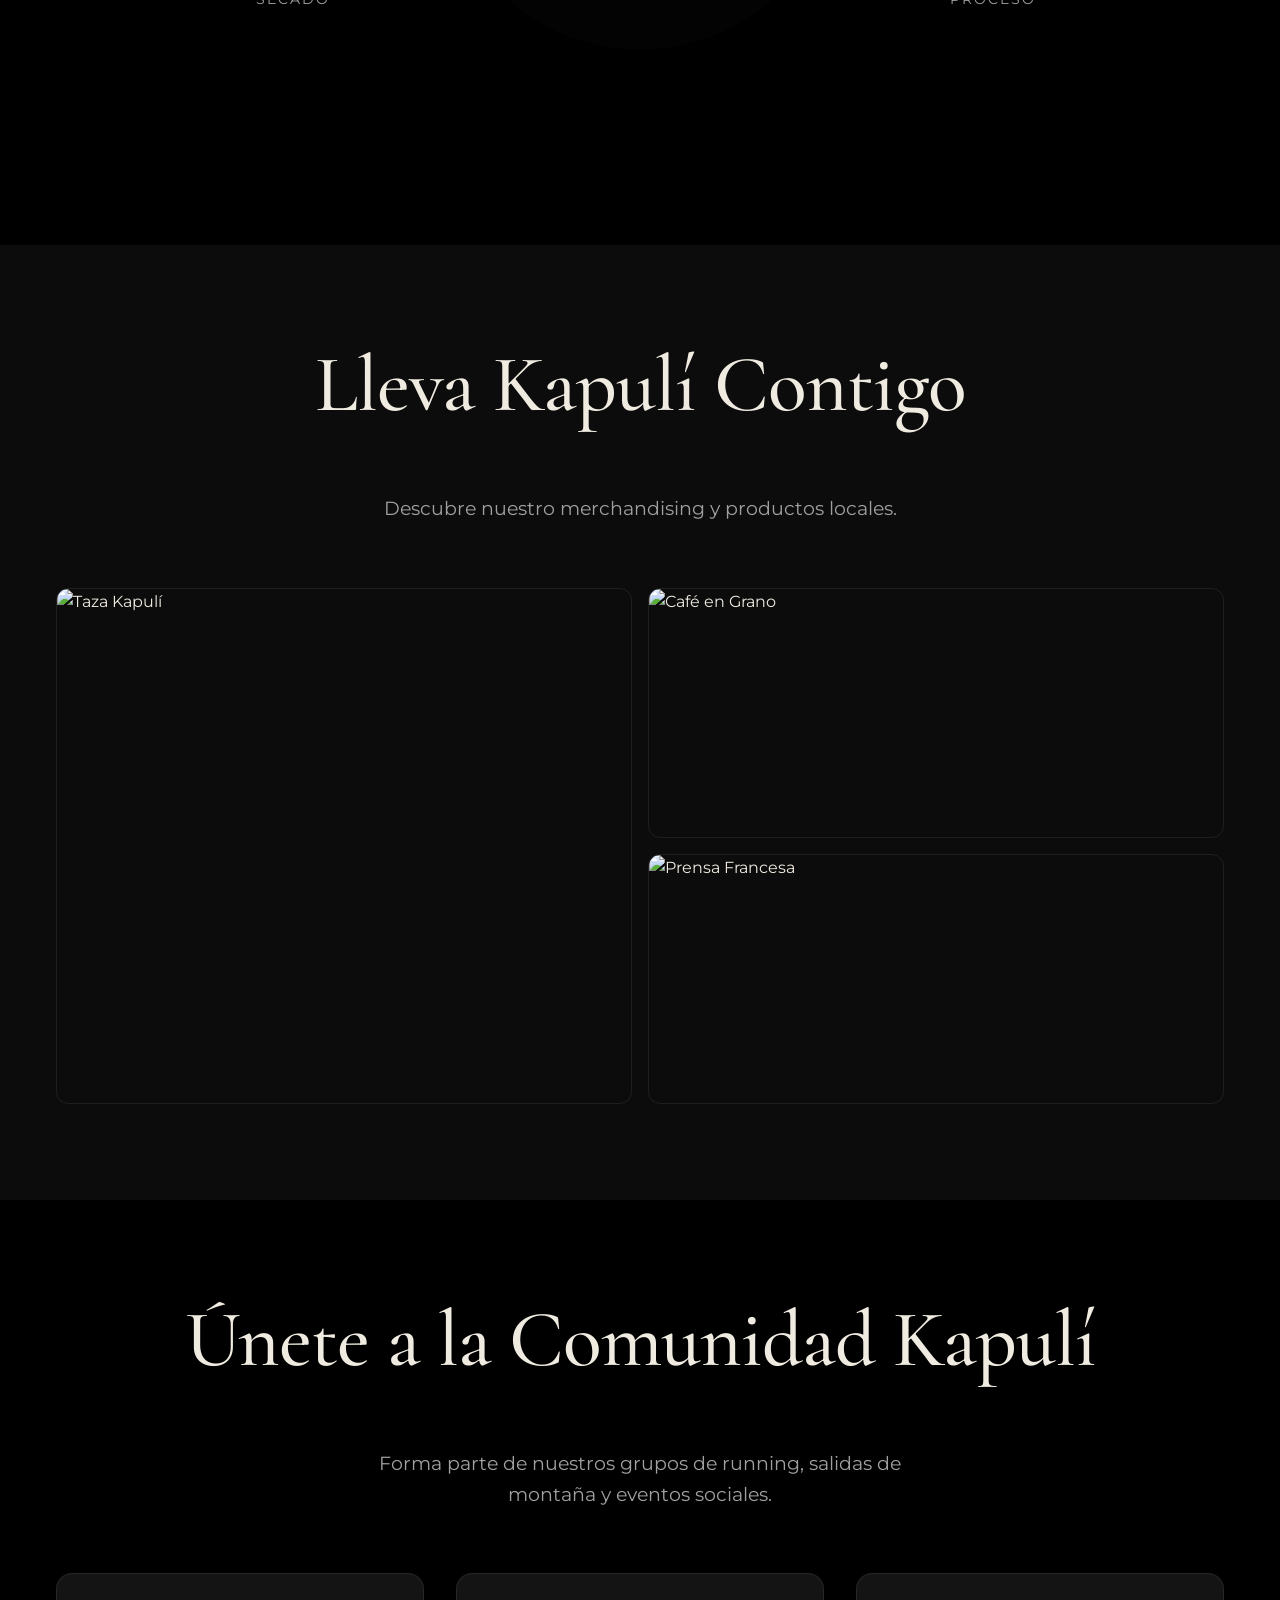
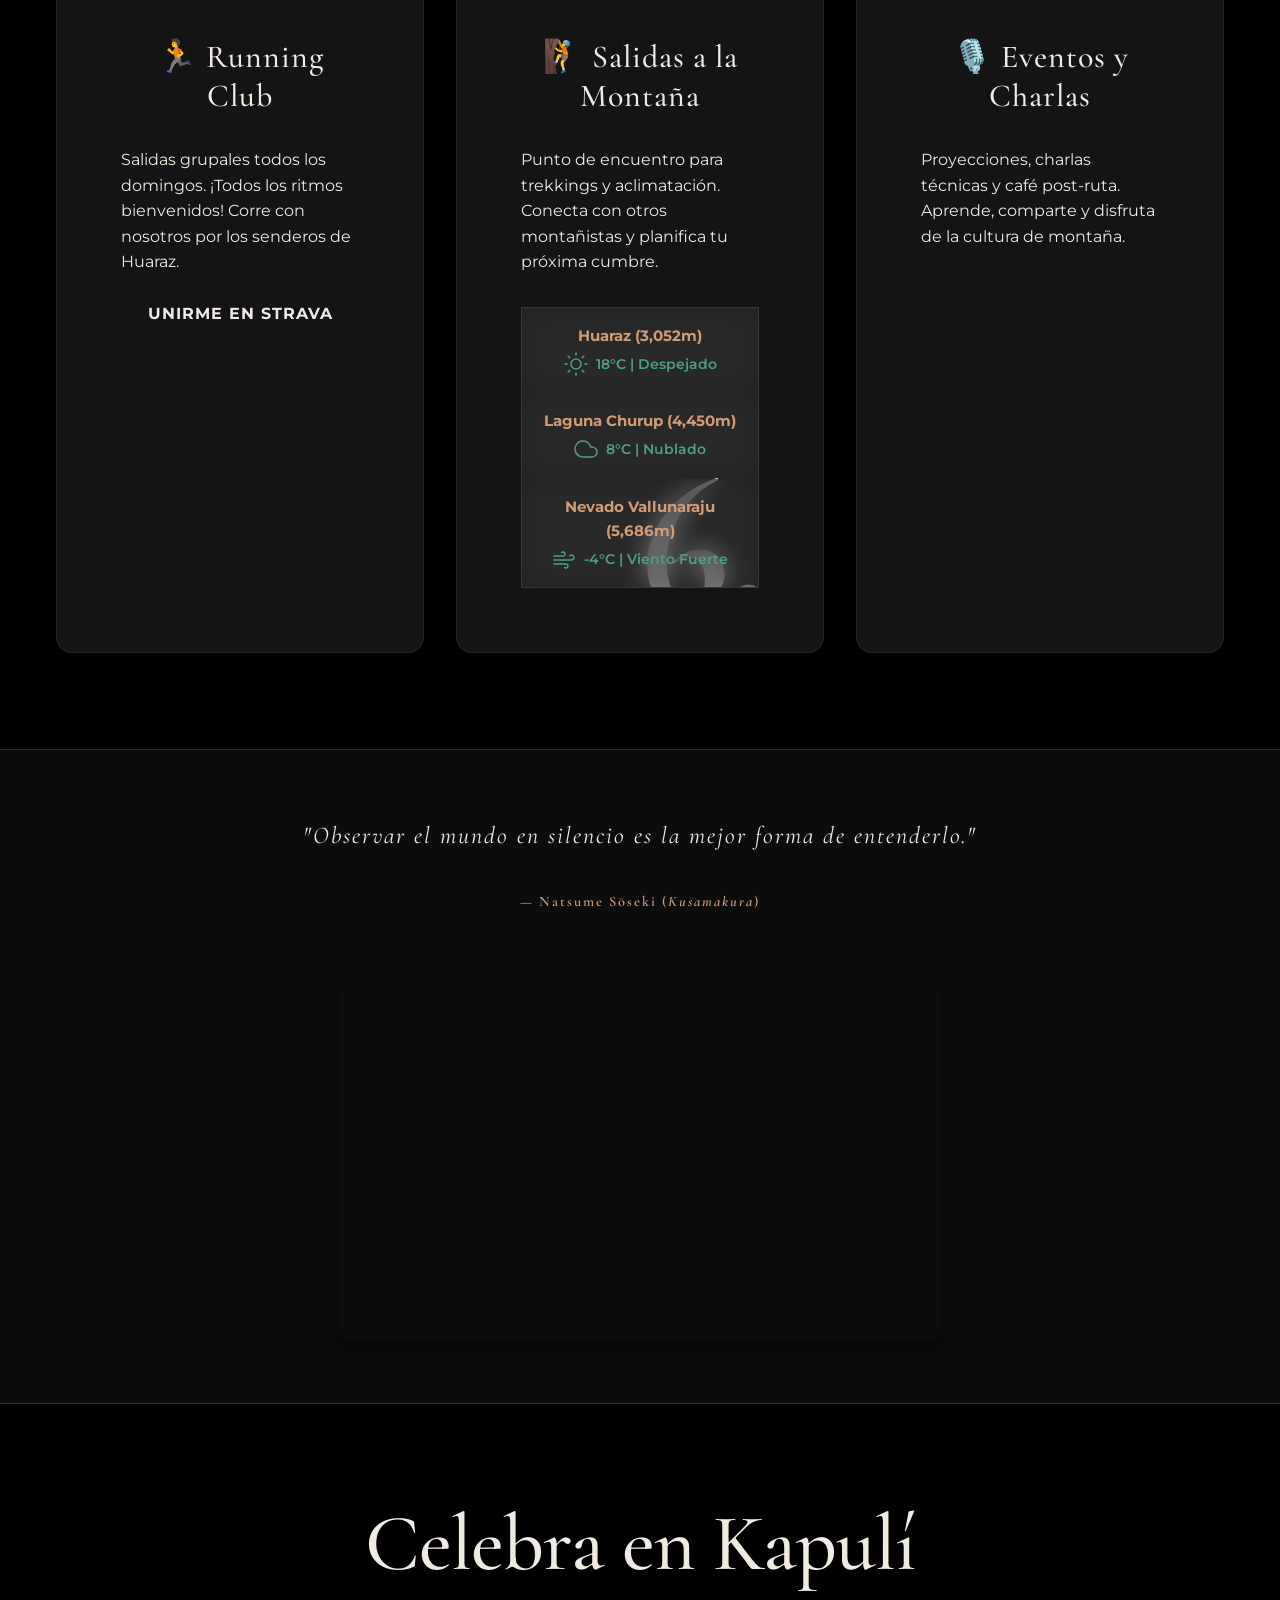
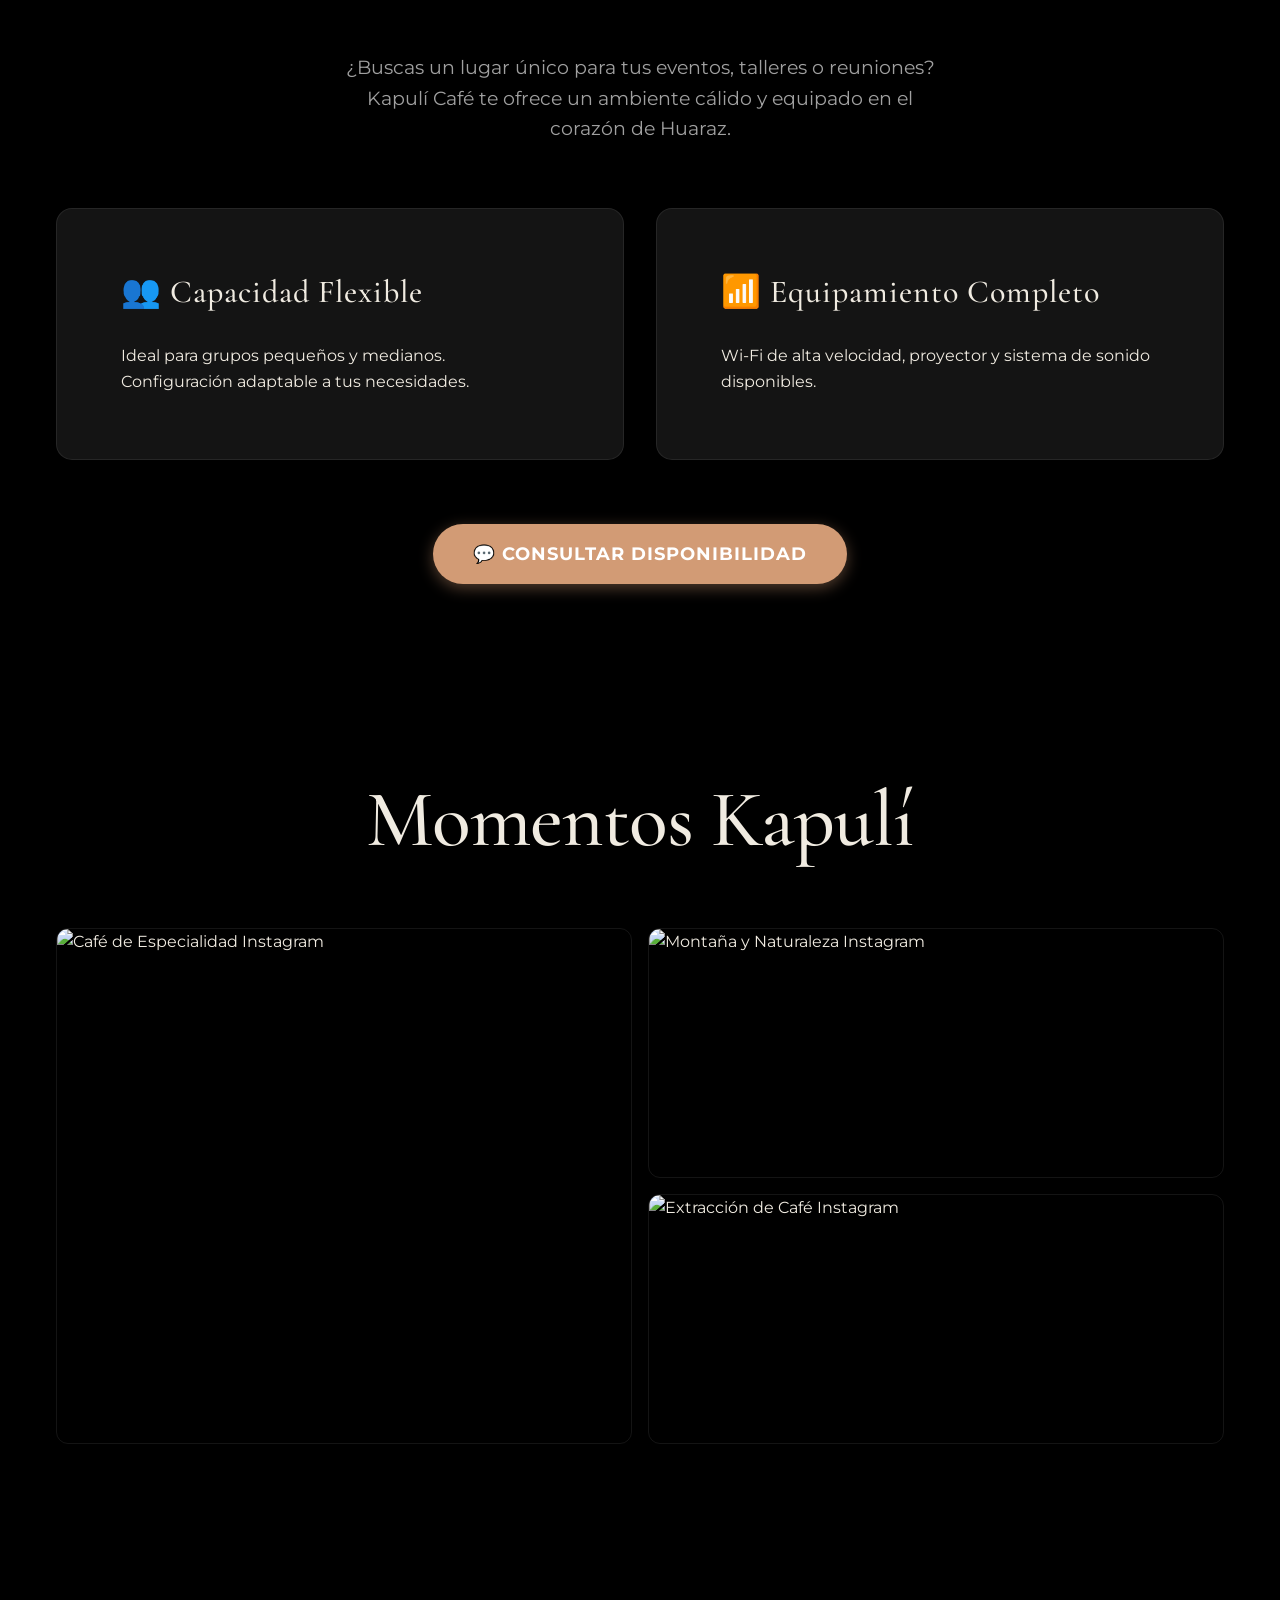
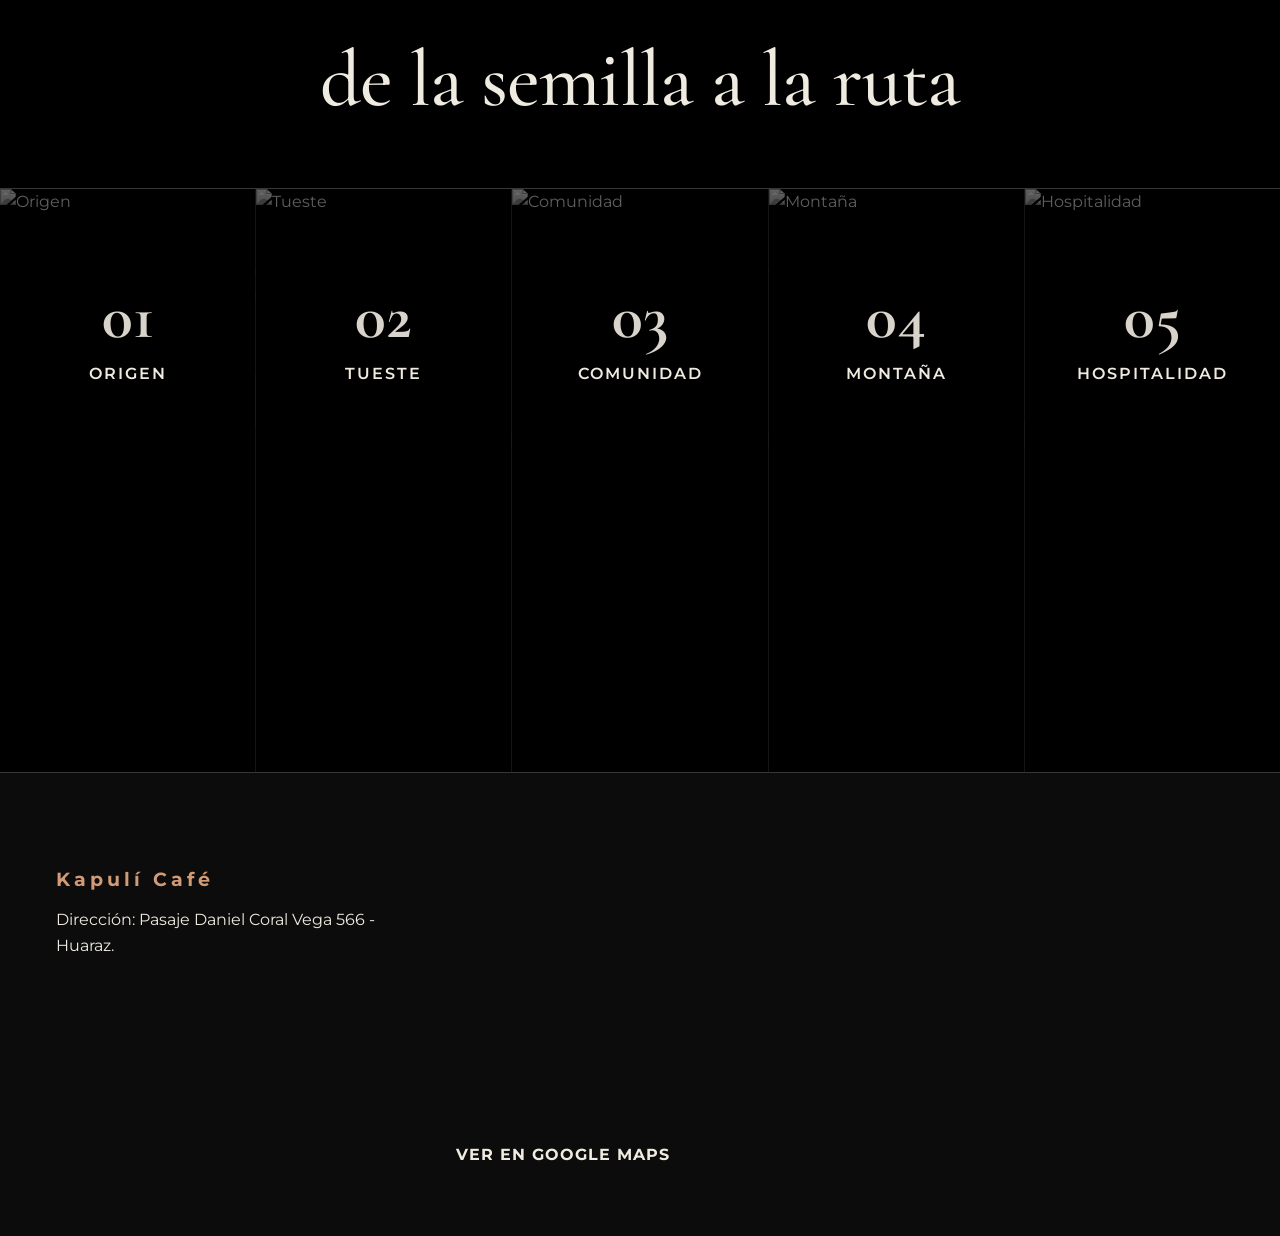
==== commit 0752f2d2: "design: inject cinematic hover lines, macro-typography watermarks, and immersive card zooms" ====
--- a/index.html
+++ b/index.html
@@ -246,22 +246,23 @@
                     <div class="category-card">
                         <h3>🧗 Salidas a la Montaña</h3>
                         <p class="product-list" style="border:none;">Punto de encuentro para trekkings y aclimatación. Conecta con otros montañistas y planifica tu próxima cumbre.</p>
-                        <div id="mountain-dashboard" class="mountain-dashboard">
-                            <div class="weather-card reveal-text">
+                        <div id="mountain-dashboard" class="mountain-dashboard" style="overflow: hidden;">
+                            <div class="macro-typography">6,768m</div>
+                            <div class="weather-card reveal-text" style="position: relative; z-index: 1;">
                                 <div class="weather-location">Huaraz (3,052m)</div>
                                 <div class="weather-data" style="display: flex; align-items: center; justify-content: center; gap: 8px;">
                                     <svg width="24" height="24" viewBox="0 0 24 24" fill="none" stroke="currentColor" stroke-width="1.5" stroke-linecap="round" stroke-linejoin="round"><circle cx="12" cy="12" r="5"/><line x1="12" y1="1" x2="12" y2="3"/><line x1="12" y1="21" x2="12" y2="23"/><line x1="4.22" y1="4.22" x2="5.64" y2="5.64"/><line x1="18.36" y1="18.36" x2="19.78" y2="19.78"/><line x1="1" y1="12" x2="3" y2="12"/><line x1="21" y1="12" x2="23" y2="12"/><line x1="4.22" y1="19.78" x2="5.64" y2="18.36"/><line x1="18.36" y1="5.64" x2="19.78" y2="4.22"/></svg>
                                     <span><span id="temp-huaraz">18°C</span> | <span id="cond-huaraz">Despejado</span></span>
                                 </div>
                             </div>
-                            <div class="weather-card reveal-text">
+                            <div class="weather-card reveal-text" style="position: relative; z-index: 1;">
                                 <div class="weather-location">Laguna Churup (4,450m)</div>
                                 <div class="weather-data" style="display: flex; align-items: center; justify-content: center; gap: 8px;">
                                     <svg width="24" height="24" viewBox="0 0 24 24" fill="none" stroke="currentColor" stroke-width="1.5" stroke-linecap="round" stroke-linejoin="round"><path d="M18 10h-1.26A8 8 0 1 0 9 20h9a5 5 0 0 0 0-10z"/></svg>
                                     <span><span id="temp-churup">8°C</span> | <span id="cond-churup">Nublado</span></span>
                                 </div>
                             </div>
-                            <div class="weather-card reveal-text">
+                            <div class="weather-card reveal-text" style="position: relative; z-index: 1;">
                                 <div class="weather-location">Nevado Vallunaraju (5,686m)</div>
                                 <div class="weather-data" style="display: flex; align-items: center; justify-content: center; gap: 8px;">
                                     <svg width="24" height="24" viewBox="0 0 24 24" fill="none" stroke="currentColor" stroke-width="1.5" stroke-linecap="round" stroke-linejoin="round"><path d="M9.59 4.59A2 2 0 1 1 11 8H2m10.59 11.41A2 2 0 1 0 14 16H2m15.73-8.27A2.5 2.5 0 1 1 19.5 12H2"/></svg>
@@ -330,36 +331,42 @@
         </section>
 
         <!-- Pilares Section (Onyx Seed to Cup style) -->
-        <section id="pilares-section" class="pilares-section reveal-text">
-            <div class="container" style="text-align: center; margin-bottom: 2rem;">
+        <section id="pilares-section" class="pilares-section reveal-text" style="position: relative;">
+            <div class="macro-typography">KAPULÍ</div>
+            <div class="container" style="text-align: center; margin-bottom: 2rem; position: relative; z-index: 1;">
                 <h2 class="section-title reveal-text" style="text-transform: lowercase;">de la semilla a la ruta</h2>
             </div>
             <div id="pilares-container" class="pilares-container">
-                <div class="pilar-col" style="background-image: url('https://images.unsplash.com/photo-1524350876685-274059332603?auto=format&fit=crop&w=600&q=80');">
+                <div class="pilar-col">
+                    <img src="https://images.unsplash.com/photo-1524350876685-274059332603?auto=format&fit=crop&w=600&q=80" alt="Origen" class="pilar-bg-img">
                     <div class="pilar-content">
                         <span class="pilar-num">01</span>
                         <h3 class="pilar-title">ORIGEN</h3>
                     </div>
                 </div>
-                <div class="pilar-col" style="background-image: url('https://images.unsplash.com/photo-1559525839-b184a4d698c7?auto=format&fit=crop&w=600&q=80');">
+                <div class="pilar-col">
+                    <img src="https://images.unsplash.com/photo-1559525839-b184a4d698c7?auto=format&fit=crop&w=600&q=80" alt="Tueste" class="pilar-bg-img">
                     <div class="pilar-content">
                         <span class="pilar-num">02</span>
                         <h3 class="pilar-title">TUESTE</h3>
                     </div>
                 </div>
-                <div class="pilar-col" style="background-image: url('https://images.unsplash.com/photo-1497935586351-b67a49e012bf?auto=format&fit=crop&w=600&q=80');">
+                <div class="pilar-col">
+                    <img src="https://images.unsplash.com/photo-1497935586351-b67a49e012bf?auto=format&fit=crop&w=600&q=80" alt="Comunidad" class="pilar-bg-img">
                     <div class="pilar-content">
                         <span class="pilar-num">03</span>
                         <h3 class="pilar-title">COMUNIDAD</h3>
                     </div>
                 </div>
-                <div class="pilar-col" style="background-image: url('https://images.unsplash.com/photo-1464822759023-fed622ff2c3b?auto=format&fit=crop&w=600&q=80');">
+                <div class="pilar-col">
+                    <img src="https://images.unsplash.com/photo-1464822759023-fed622ff2c3b?auto=format&fit=crop&w=600&q=80" alt="Montaña" class="pilar-bg-img">
                     <div class="pilar-content">
                         <span class="pilar-num">04</span>
                         <h3 class="pilar-title">MONTAÑA</h3>
                     </div>
                 </div>
-                <div class="pilar-col" style="background-image: url('https://images.unsplash.com/photo-1511537190424-bbbab87ac5eb?auto=format&fit=crop&w=600&q=80');">
+                <div class="pilar-col">
+                    <img src="https://images.unsplash.com/photo-1511537190424-bbbab87ac5eb?auto=format&fit=crop&w=600&q=80" alt="Hospitalidad" class="pilar-bg-img">
                     <div class="pilar-content">
                         <span class="pilar-num">05</span>
                         <h3 class="pilar-title">HOSPITALIDAD</h3>
--- a/css/layout.css
+++ b/css/layout.css
@@ -130,6 +130,7 @@
     letter-spacing: 1px;
     position: relative;
     padding-bottom: 4px;
+    text-decoration: none;
 }
 
 .nav-links a::after {
@@ -137,14 +138,17 @@
     position: absolute;
     bottom: 0;
     left: 0;
-    width: 0%;
-    height: 2px;
-    background-color: var(--color-primary);
-    transition: width 0.3s ease;
-}
-
-.nav-links a:hover::after {
-    width: 100%;
+    width: 100%;
+    height: 1px;
+    background-color: #c5a880; /* color-gold */
+    transform: scaleX(0);
+    transform-origin: right;
+    transition: transform 0.5s cubic-bezier(0.16, 1, 0.3, 1);
+}
+
+.nav-links a:hover::after, .nav-links a:focus::after {
+    transform: scaleX(1);
+    transform-origin: left;
 }
 
 .lang-selector button {
@@ -428,3 +432,25 @@
         height: 80px !important; /* Tamaño consistente en móvil */
     }
 }
+
+/* Macro Tipografía Estructural */
+.macro-typography {
+    position: absolute;
+    top: 50%;
+    left: 50%;
+    transform: translate(-50%, -50%);
+    font-size: 18rem;
+    font-weight: 900;
+    color: #ffffff;
+    opacity: 0.02;
+    pointer-events: none;
+    user-select: none;
+    z-index: 0;
+    line-height: 1;
+    font-family: var(--font-serif);
+    white-space: nowrap;
+}
+
+#mountain-dashboard .macro-typography {
+    font-size: 12rem;
+}
--- a/css/components.css
+++ b/css/components.css
@@ -26,35 +26,42 @@
     box-shadow: 0 6px 20px rgba(210, 155, 117, 0.6);
 }
 
-.btn-secondary {
+.btn-secondary, .btn-strava {
     background-color: transparent;
-    border: 2px solid var(--color-text-main);
-    color: var(--color-text-main);
-}
-
-.btn-secondary:hover {
-    background-color: var(--color-text-main);
-    color: var(--color-background);
-    transform: translateY(-3px);
-}
-
-.btn-strava {
-    background-color: var(--color-secondary);
-    color: #FFFFFF;
     border: none;
-    font-weight: 800;
-    padding: 0.8rem 1.5rem;
-    font-size: 0.95rem;
+    box-shadow: none;
+    color: var(--color-text-main);
+    padding: 0;
+    padding-bottom: 4px;
+    border-radius: 0;
+    position: relative;
+    text-decoration: none;
+}
+
+.btn-secondary::after, .btn-strava::after {
+    content: "";
+    position: absolute;
+    bottom: 0;
+    left: 0;
     width: 100%;
-    max-width: 250px;
-    box-shadow: 0 4px 15px rgba(76, 159, 139, 0.4);
-    text-decoration: none;
-}
-
-.btn-strava:hover {
-    background-color: var(--color-secondary-hover);
-    transform: translateY(-3px);
-    box-shadow: 0 6px 20px rgba(76, 159, 139, 0.6);
+    height: 1px;
+    background-color: #c5a880; /* color-gold */
+    transform: scaleX(0);
+    transform-origin: right;
+    transition: transform 0.5s cubic-bezier(0.16, 1, 0.3, 1);
+}
+
+.btn-secondary:hover, .btn-strava:hover {
+    background-color: transparent;
+    transform: none;
+    box-shadow: none;
+    color: var(--color-text-main);
+}
+
+.btn-secondary:hover::after, .btn-strava:hover::after,
+.btn-secondary:focus::after, .btn-strava:focus::after {
+    transform: scaleX(1);
+    transform-origin: left;
 }
 
 /* Tarjetas de Menú */
@@ -155,11 +162,11 @@
     width: 100%;
     height: 100%;
     object-fit: cover;
-    transition: transform 0.5s ease;
-}
-
-.market-item:hover img {
-    transform: scale(1.05);
+    transition: transform 1.5s cubic-bezier(0.16, 1, 0.3, 1);
+}
+
+.market-item:hover img, .market-item:focus-within img {
+    transform: scale(1.08);
 }
 
 /* Asymmetric rules for items */
@@ -496,17 +503,24 @@
 
 .pilar-col {
     flex: 1;
-    background-size: cover;
-    background-position: center;
     position: relative;
     overflow: hidden;
-    filter: grayscale(100%) brightness(0.4);
     transition: all 0.6s cubic-bezier(0.16, 1, 0.3, 1);
     display: flex;
     flex-direction: column;
     justify-content: flex-start;
     padding: var(--spacing-xl) 0;
     cursor: pointer;
+    background-color: var(--color-background); /* fallback if image not loaded to preserve 1px gap visual */
+}
+
+.pilar-bg-img {
+    position: absolute;
+    top: 0; left: 0; width: 100%; height: 100%;
+    object-fit: cover;
+    z-index: 0;
+    filter: grayscale(100%) brightness(0.4);
+    transition: transform 1.5s cubic-bezier(0.16, 1, 0.3, 1), filter 0.6s cubic-bezier(0.16, 1, 0.3, 1);
 }
 
 .pilar-col::before {
@@ -518,8 +532,8 @@
     z-index: 1;
 }
 
-.pilar-col:hover {
-    flex-grow: 1.5;
+.pilar-col:hover .pilar-bg-img, .pilar-col:focus-within .pilar-bg-img {
+    transform: scale(1.08);
     filter: grayscale(0%) brightness(0.6);
 }
 
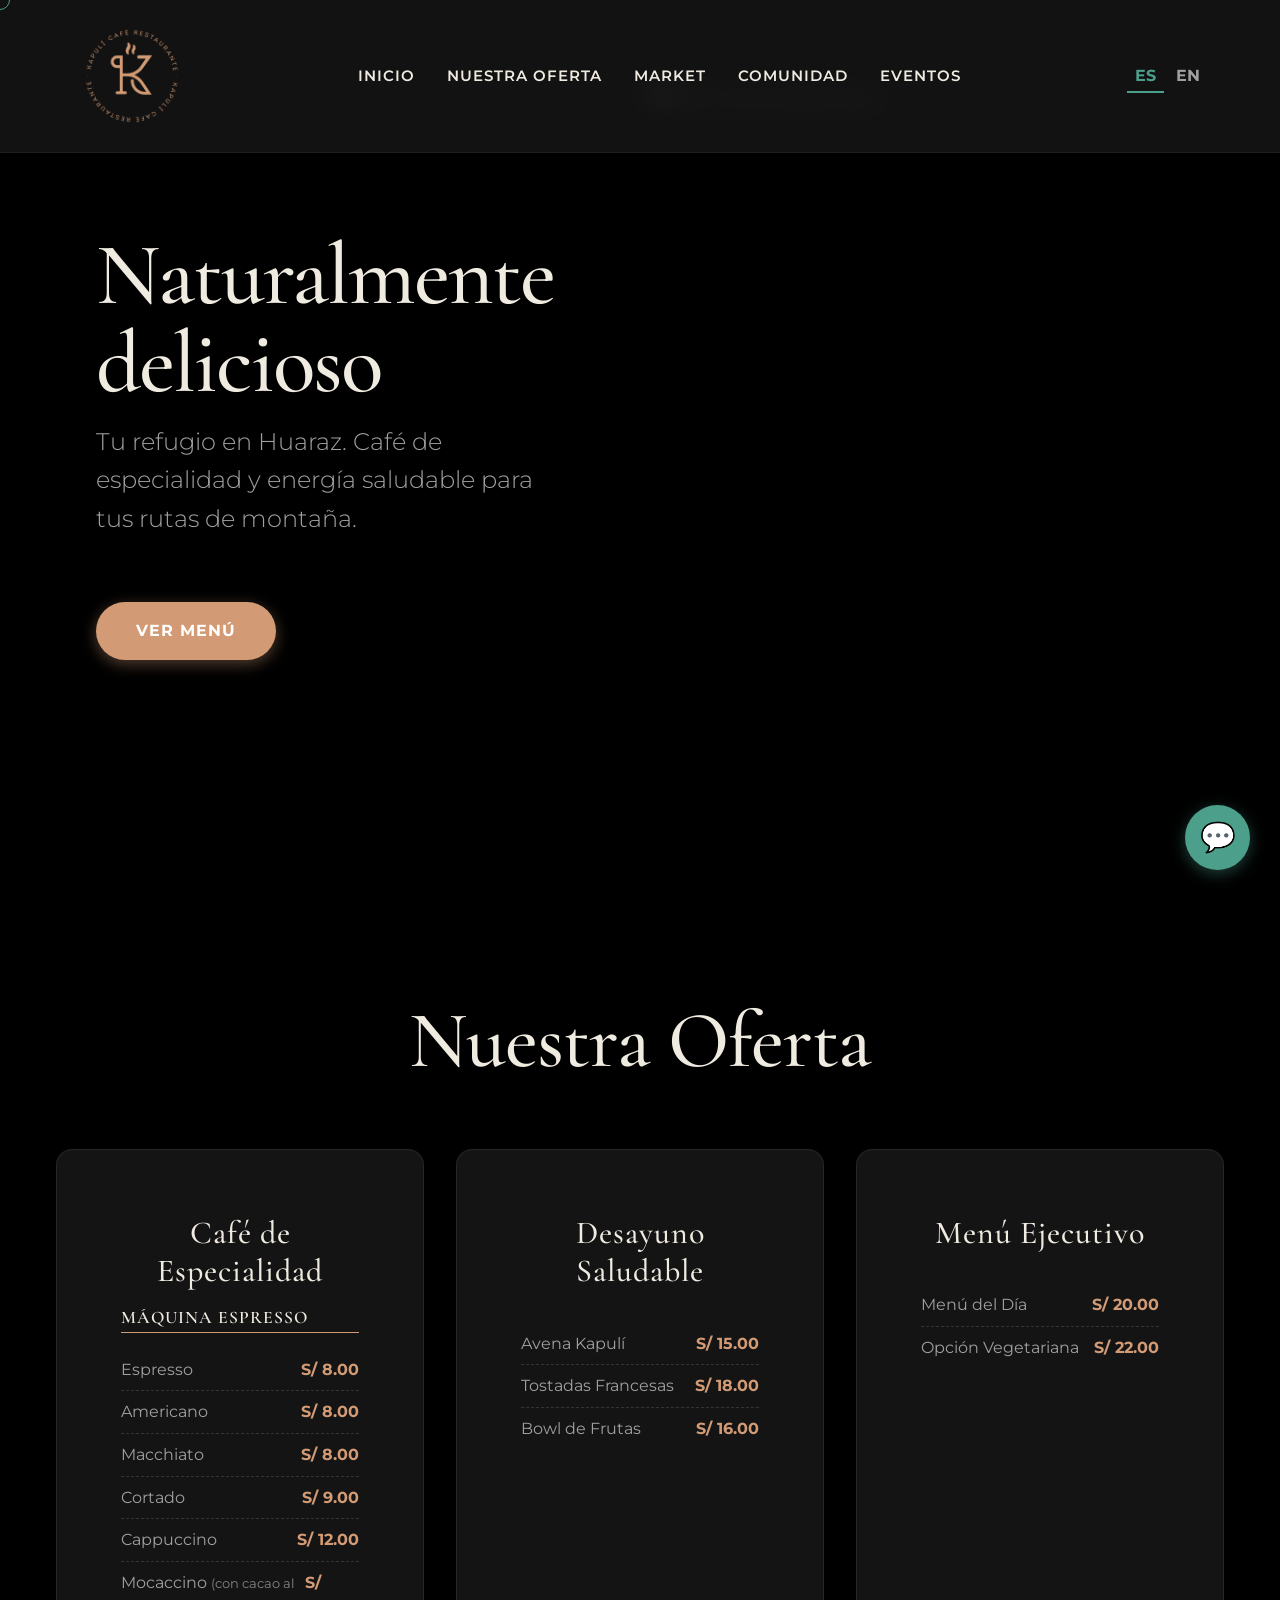
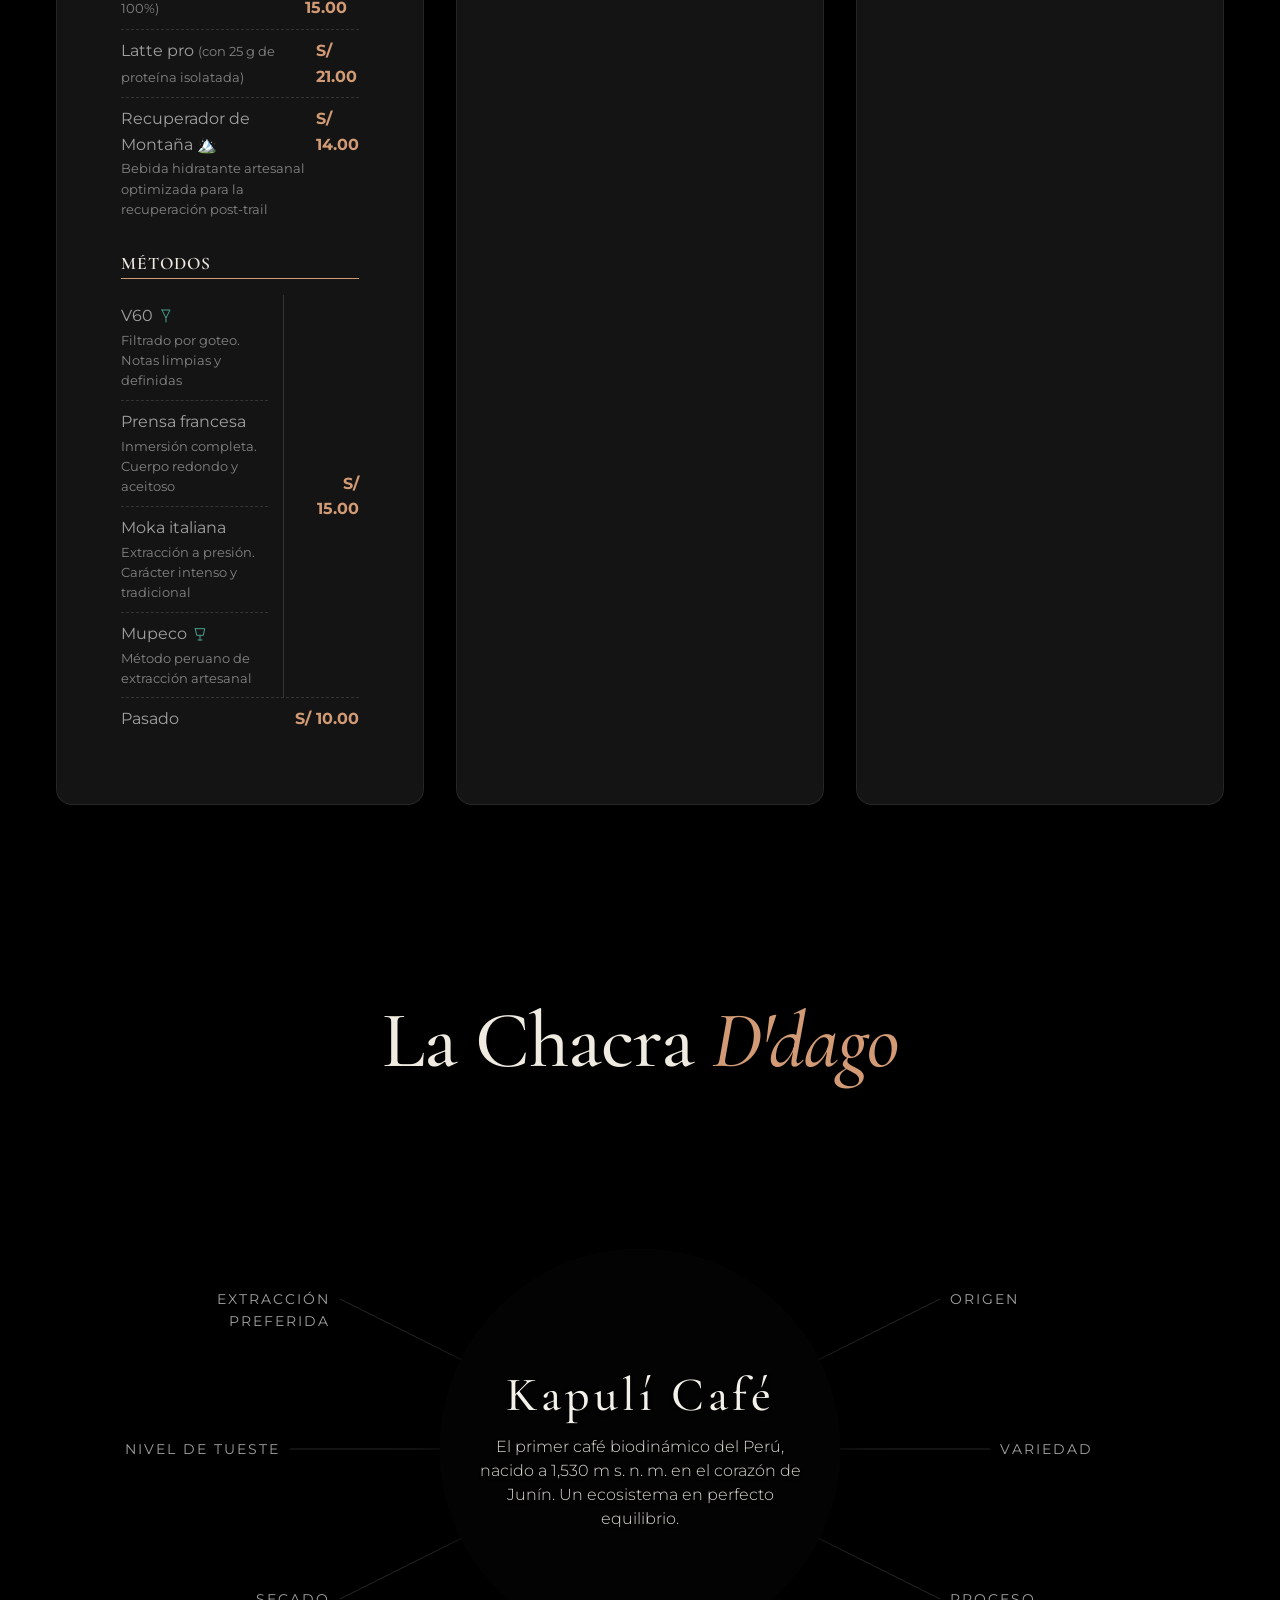
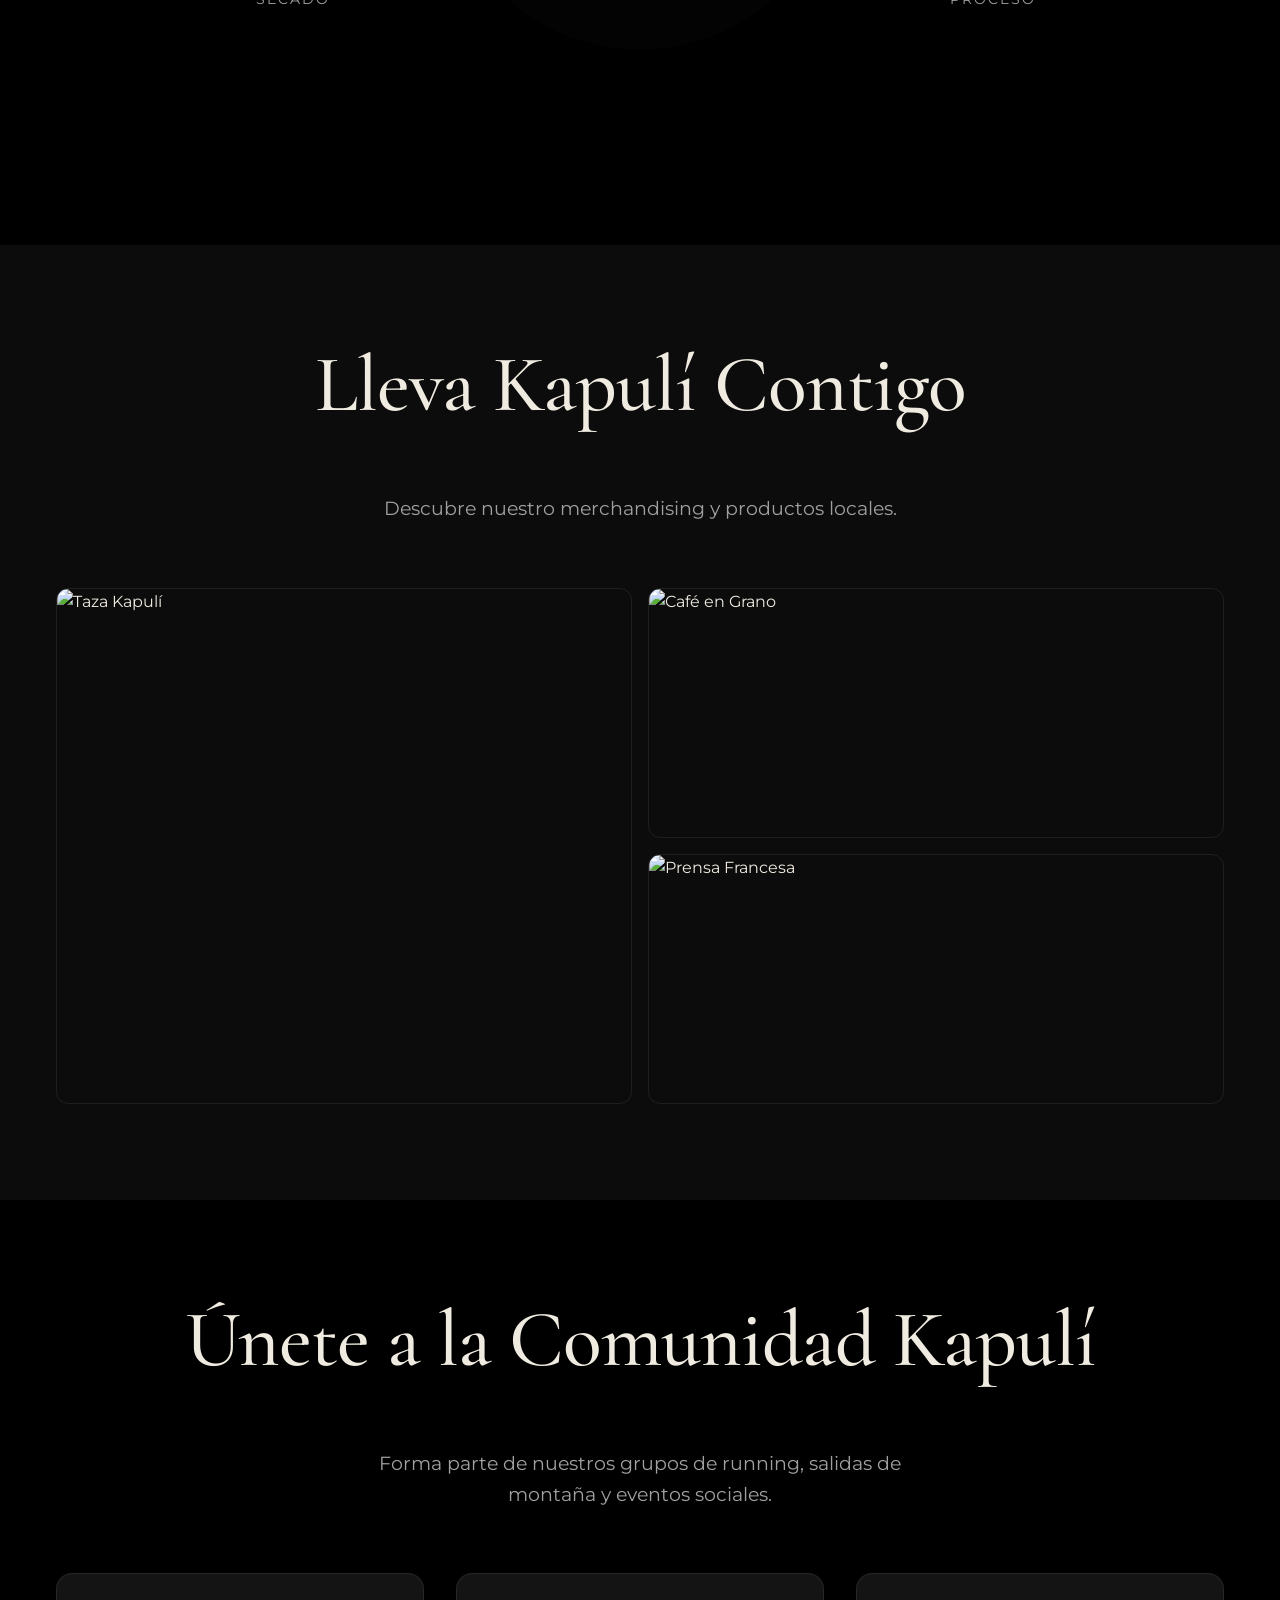
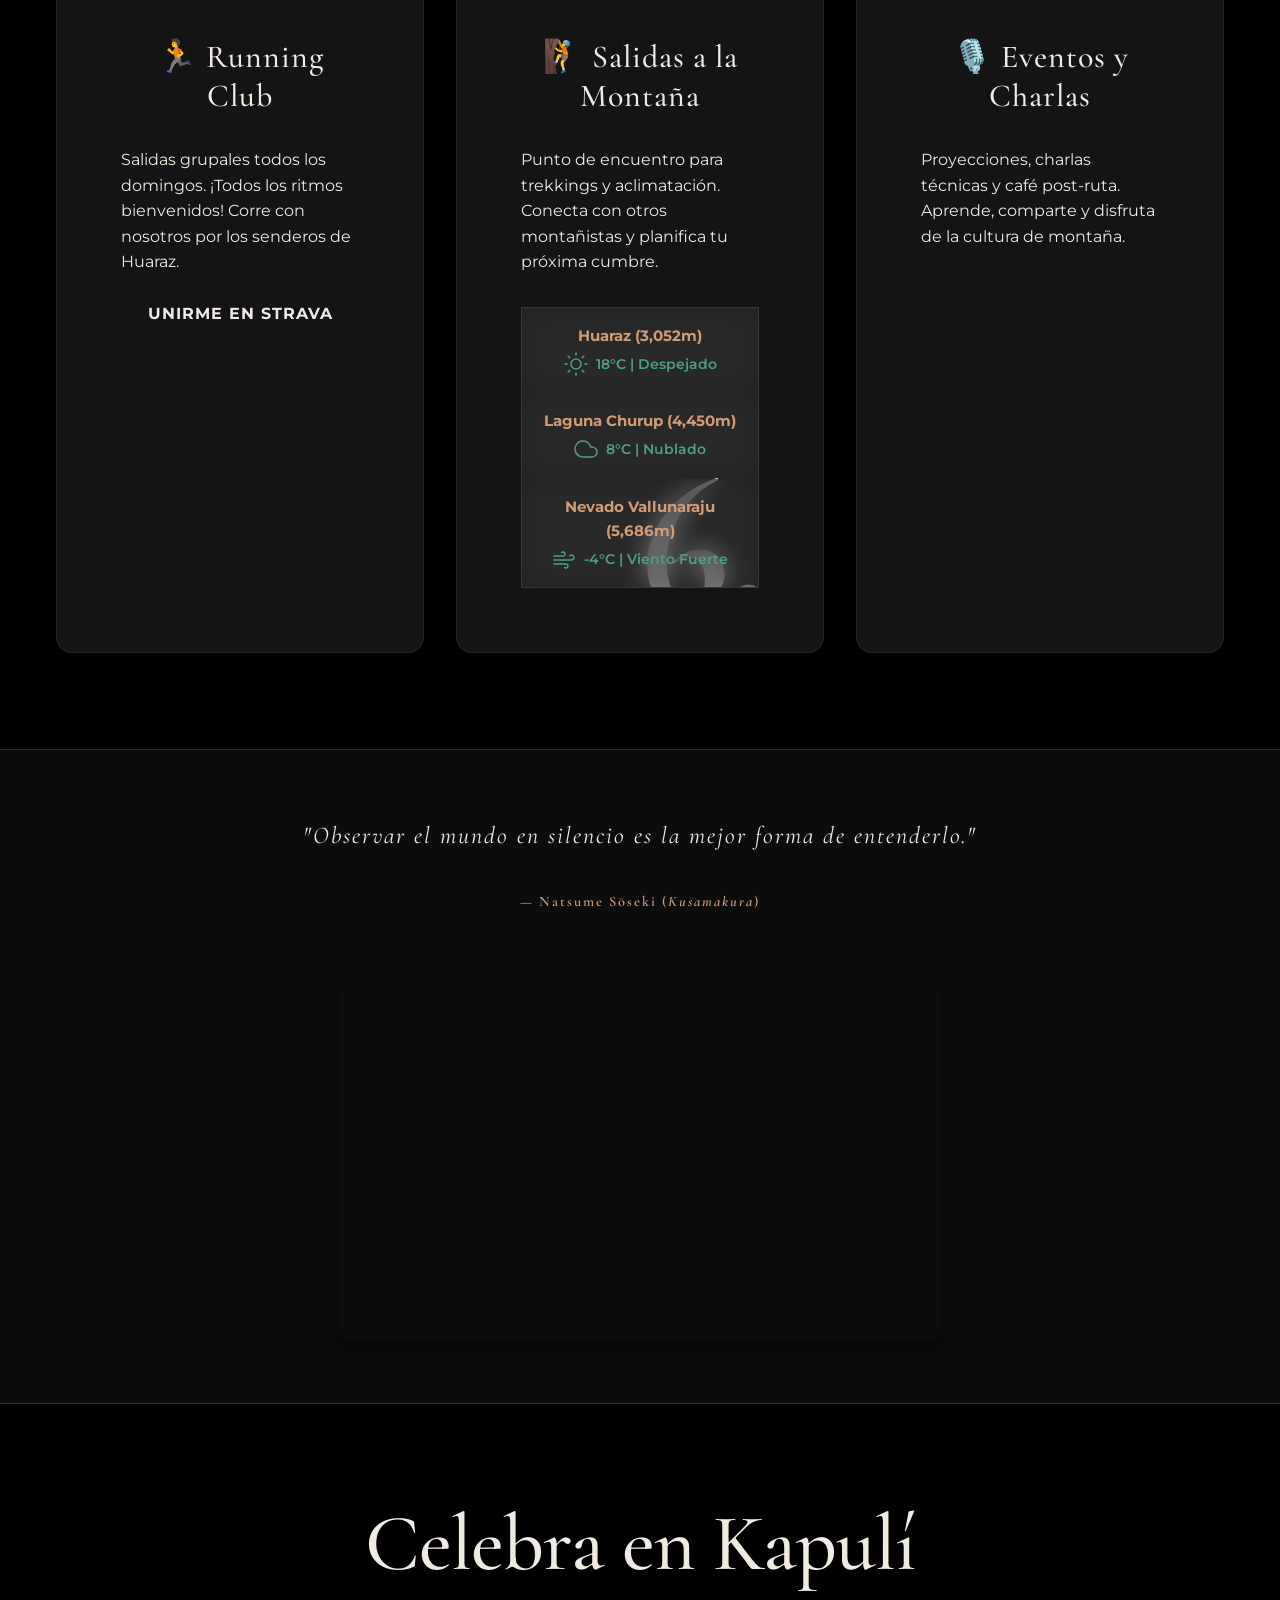
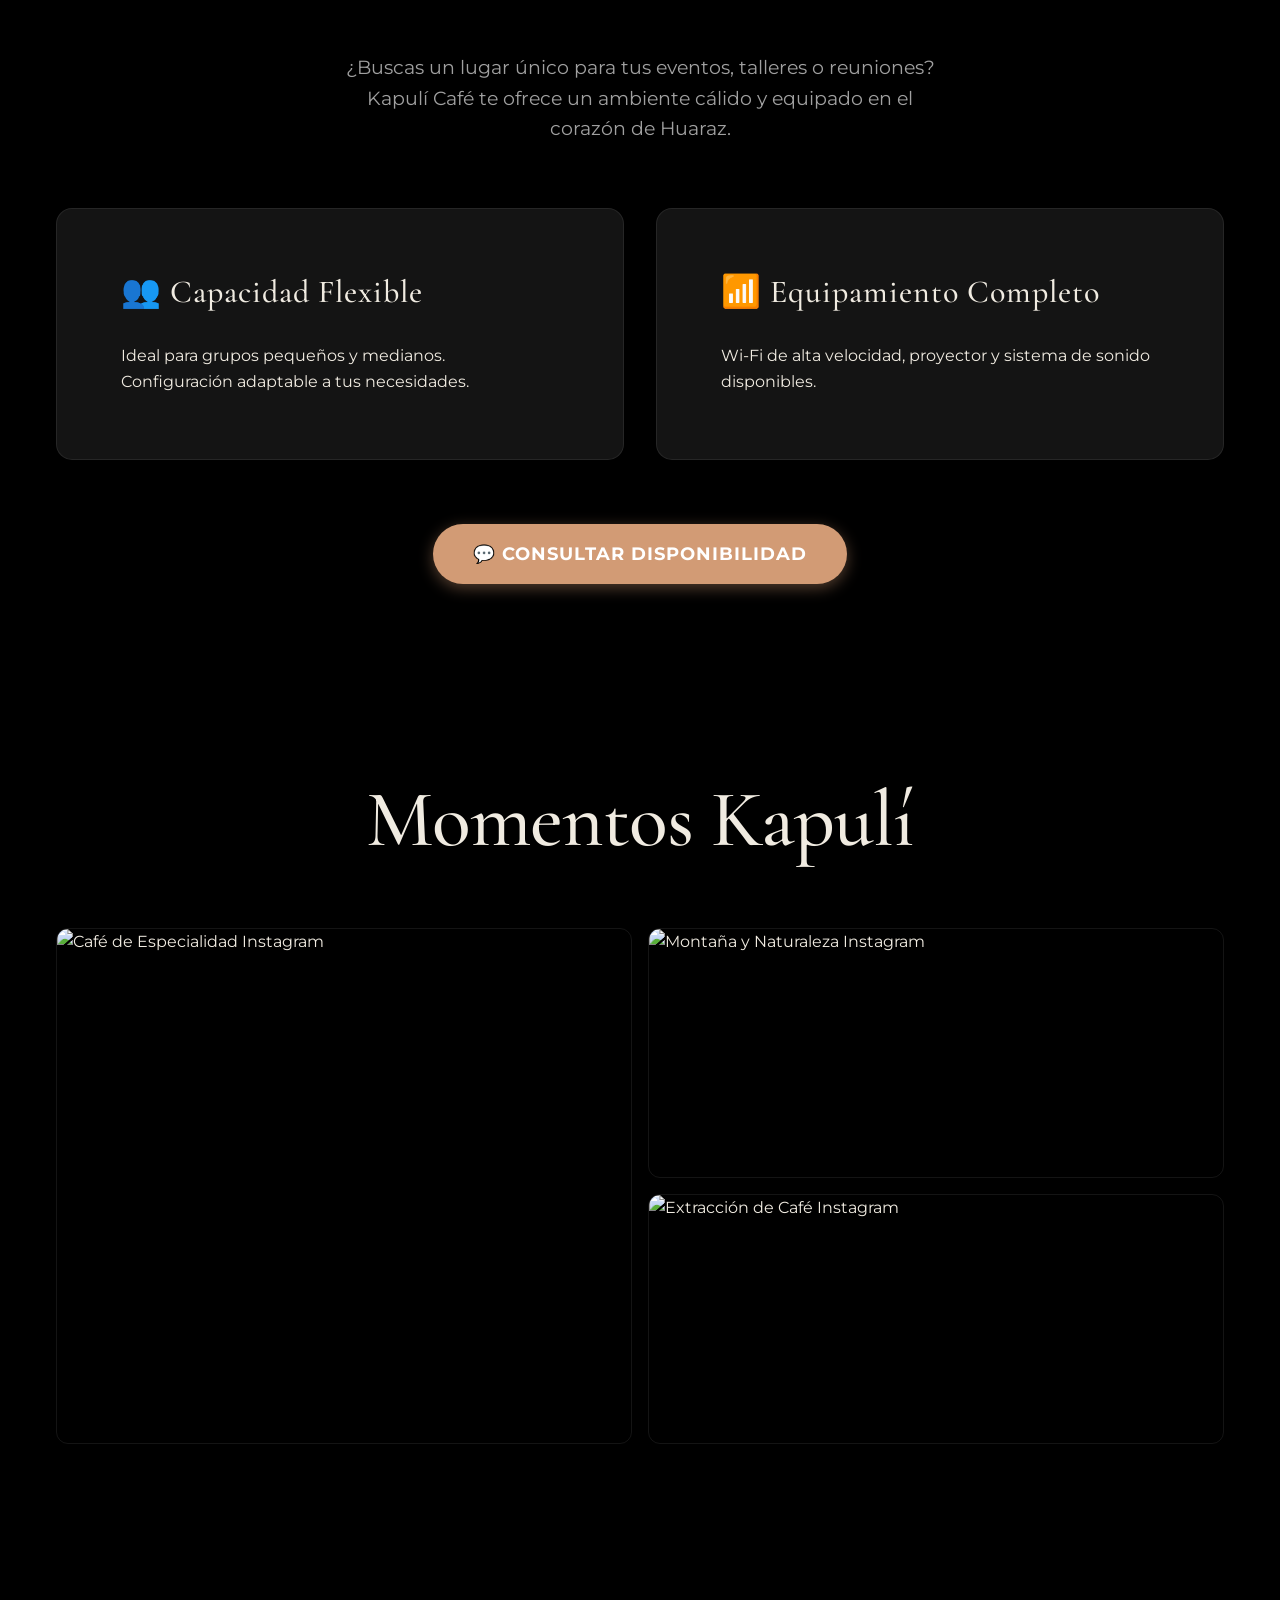
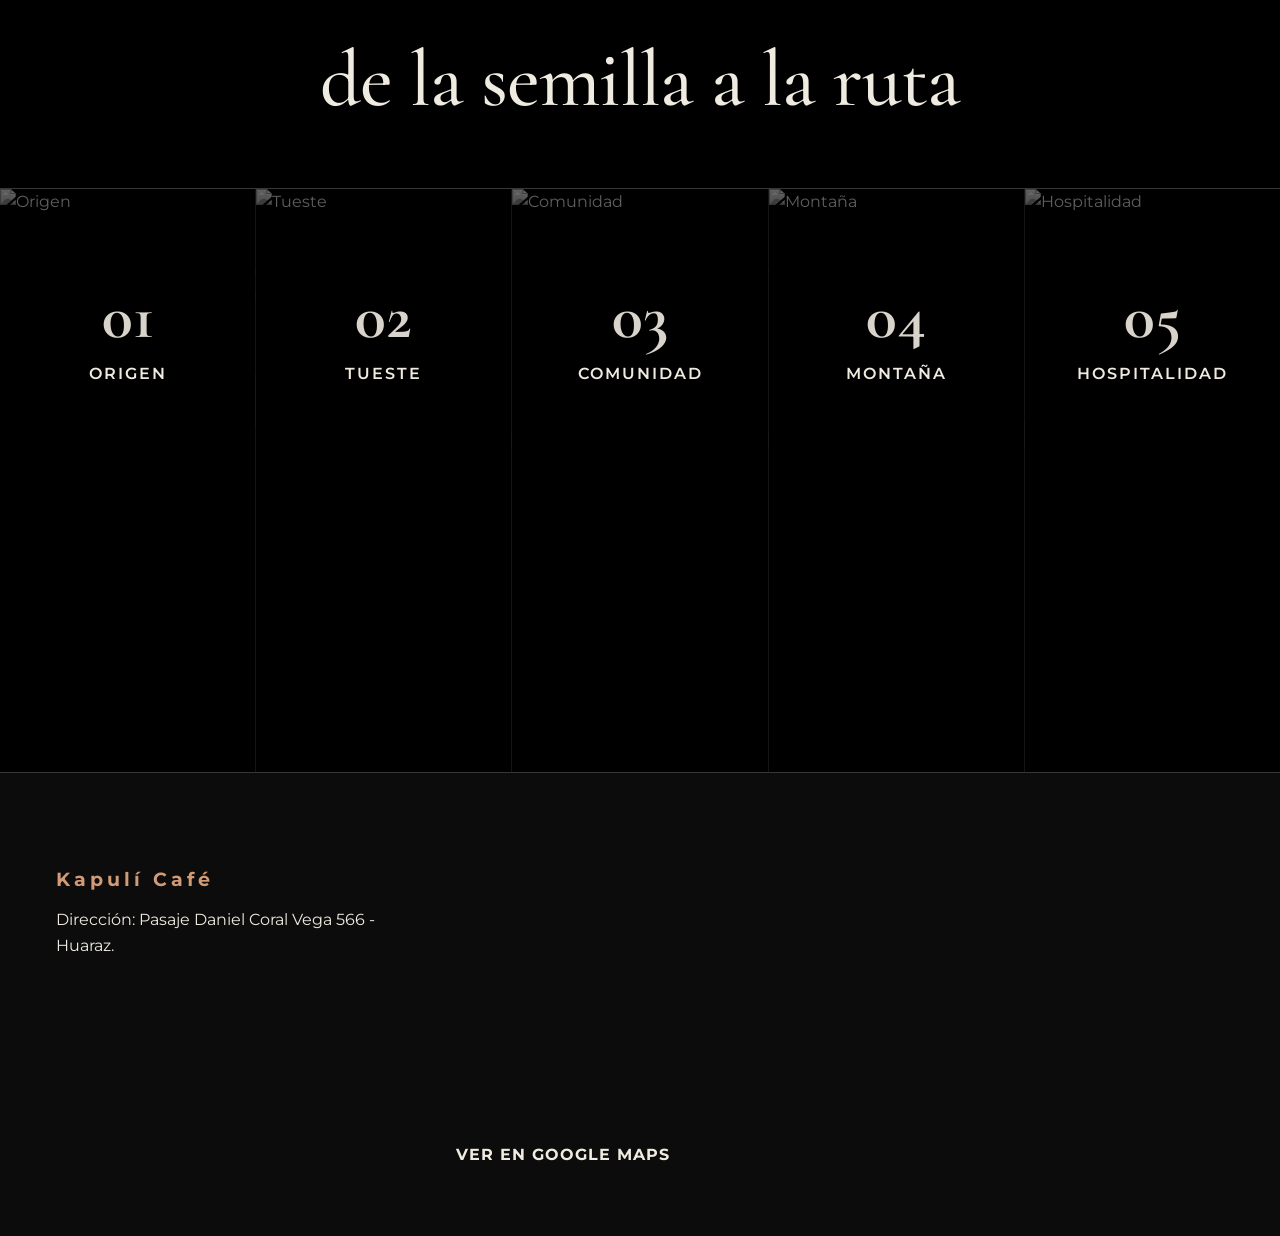
==== commit 74e85f48: "deploy: finalize open graph metadata, custom 404 safety net, and aria accessibility tags" ====
--- a/index.html
+++ b/index.html
@@ -6,6 +6,16 @@
     <title>Kapulí Café | Naturalmente delicioso</title>
     <meta name="description" content="Kapulí Café: Tu refugio saludable en Huaraz. Café de especialidad, comunidad de montañismo y running, y comida nutritiva para tus aventuras.">
     <meta name="keywords" content="Café de especialidad en Huaraz, Montañismo, Running, Refugio saludable, Cafetería en Huaraz, Café de origen">
+    
+    <!-- Open Graph Metadata -->
+    <meta property="og:title" content="Kapulí Café | Naturalmente delicioso">
+    <meta property="og:description" content="Tu refugio en Huaraz. Café de especialidad de La Chacra D'dago y energía saludable para tus rutas de montaña.">
+    <meta property="og:image" content="https://okarin112.github.io/kapuli-cafe/assets/brand/logo.png">
+    <meta property="og:url" content="https://okarin112.github.io/kapuli-cafe/">
+    <meta property="og:type" content="website">
+    
+    <!-- Favicon -->
+    <link rel="icon" type="image/png" href="assets/brand/logo.png">
     
     <!-- CSS -->
     <link rel="stylesheet" href="css/variables.css">
@@ -241,7 +251,7 @@
                         <h3>🏃 Running Club</h3>
                         <p class="product-list" style="border:none;">Salidas grupales todos los domingos. ¡Todos los ritmos bienvenidos! Corre con nosotros por los senderos de Huaraz.</p>
                         <br>
-                        <a href="#" class="btn btn-strava">Unirme en Strava</a>
+                        <a href="#" class="btn btn-strava" aria-label="Unirse al Club de Strava">Unirme en Strava</a>
                     </div>
                     <div class="category-card">
                         <h3>🧗 Salidas a la Montaña</h3>
@@ -395,7 +405,7 @@
     </footer>
 
     <!-- Chatbot / Botón Flotante -->
-    <a href="https://wa.me/51999999999?text=Hola%20Kapulí%20Café!%20Quiero%20consultar%20sobre%20el%20espacio%20de%20eventos%20o%20el%20café%20de%20especialidad." target="_blank" rel="noopener noreferrer" class="floating-chat" id="floating-chat" aria-label="Abrir chat">
+    <a href="https://wa.me/51999999999?text=Hola%20Kapulí%20Café!%20Quiero%20consultar%20sobre%20el%20espacio%20de%20eventos%20o%20el%20café%20de%20especialidad." target="_blank" rel="noopener noreferrer" class="floating-chat" id="floating-chat" aria-label="Contactar por WhatsApp Business">
         💬
     </a>
 
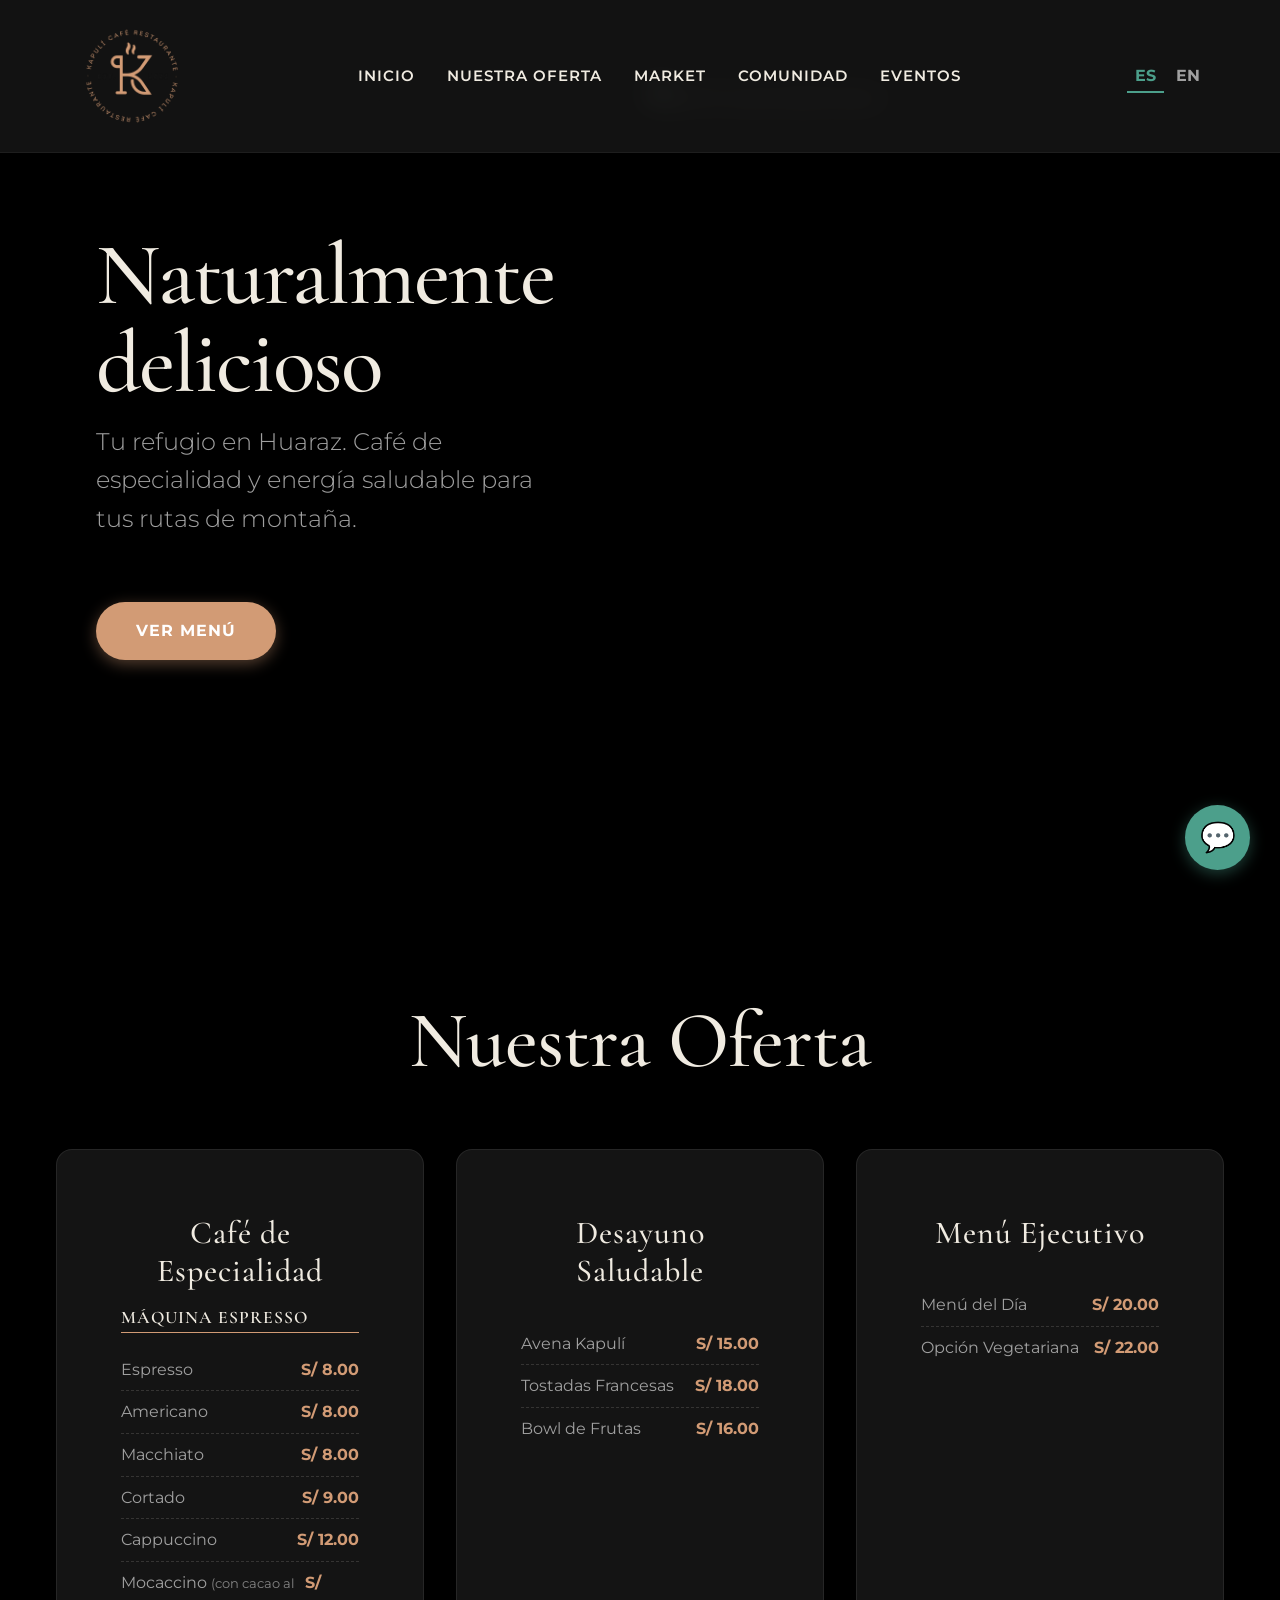
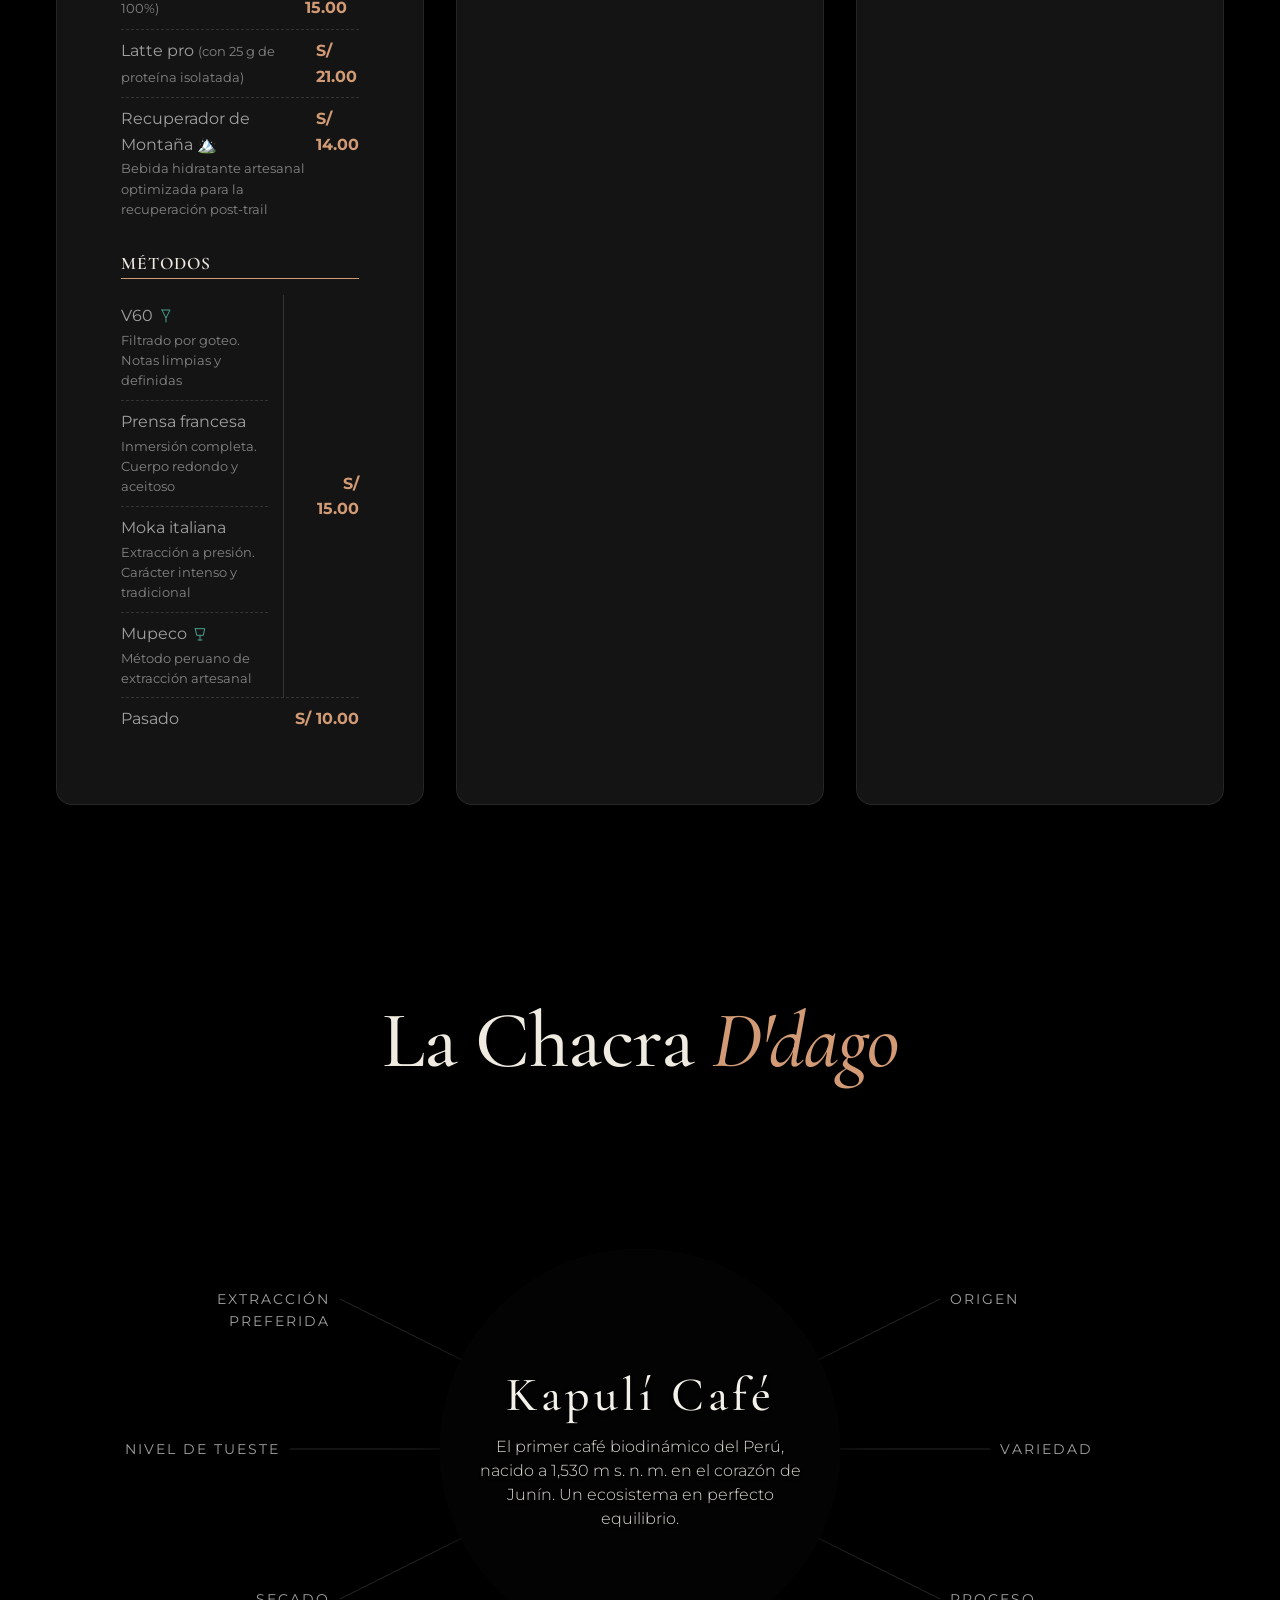
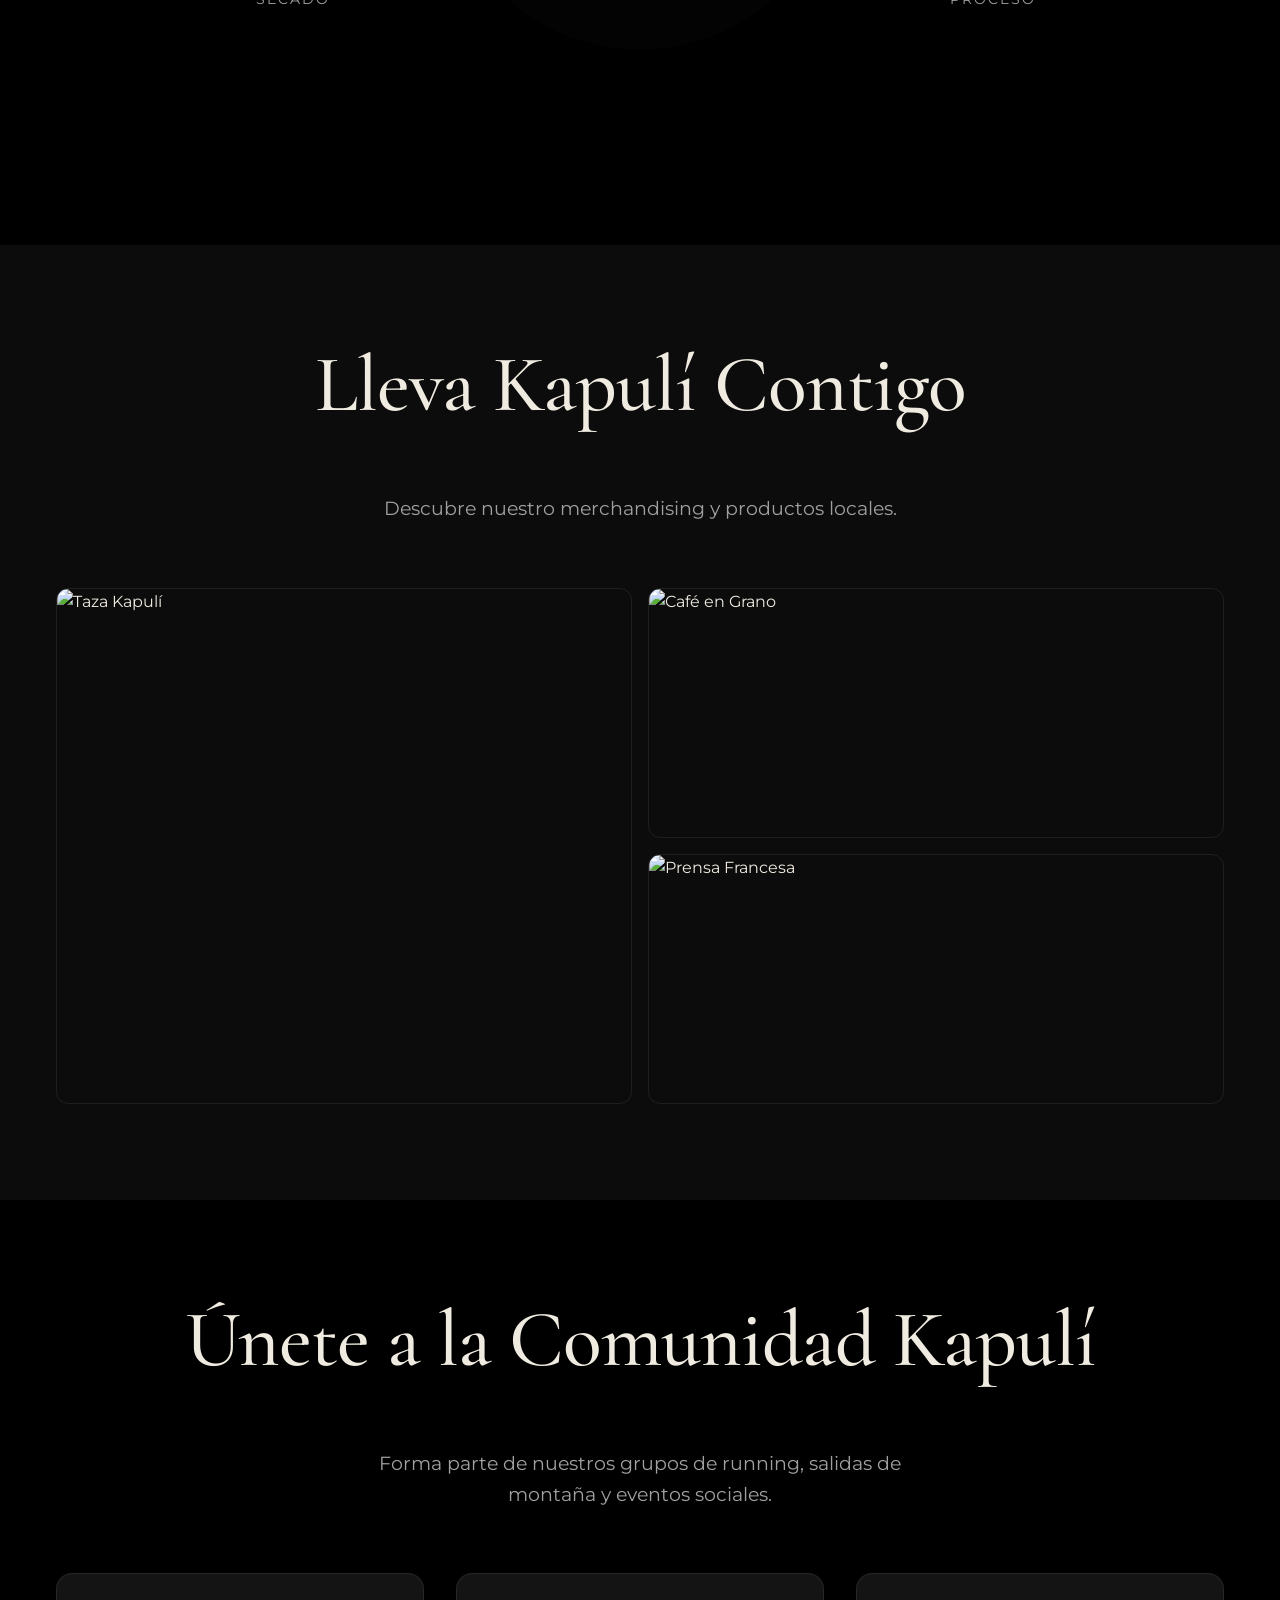
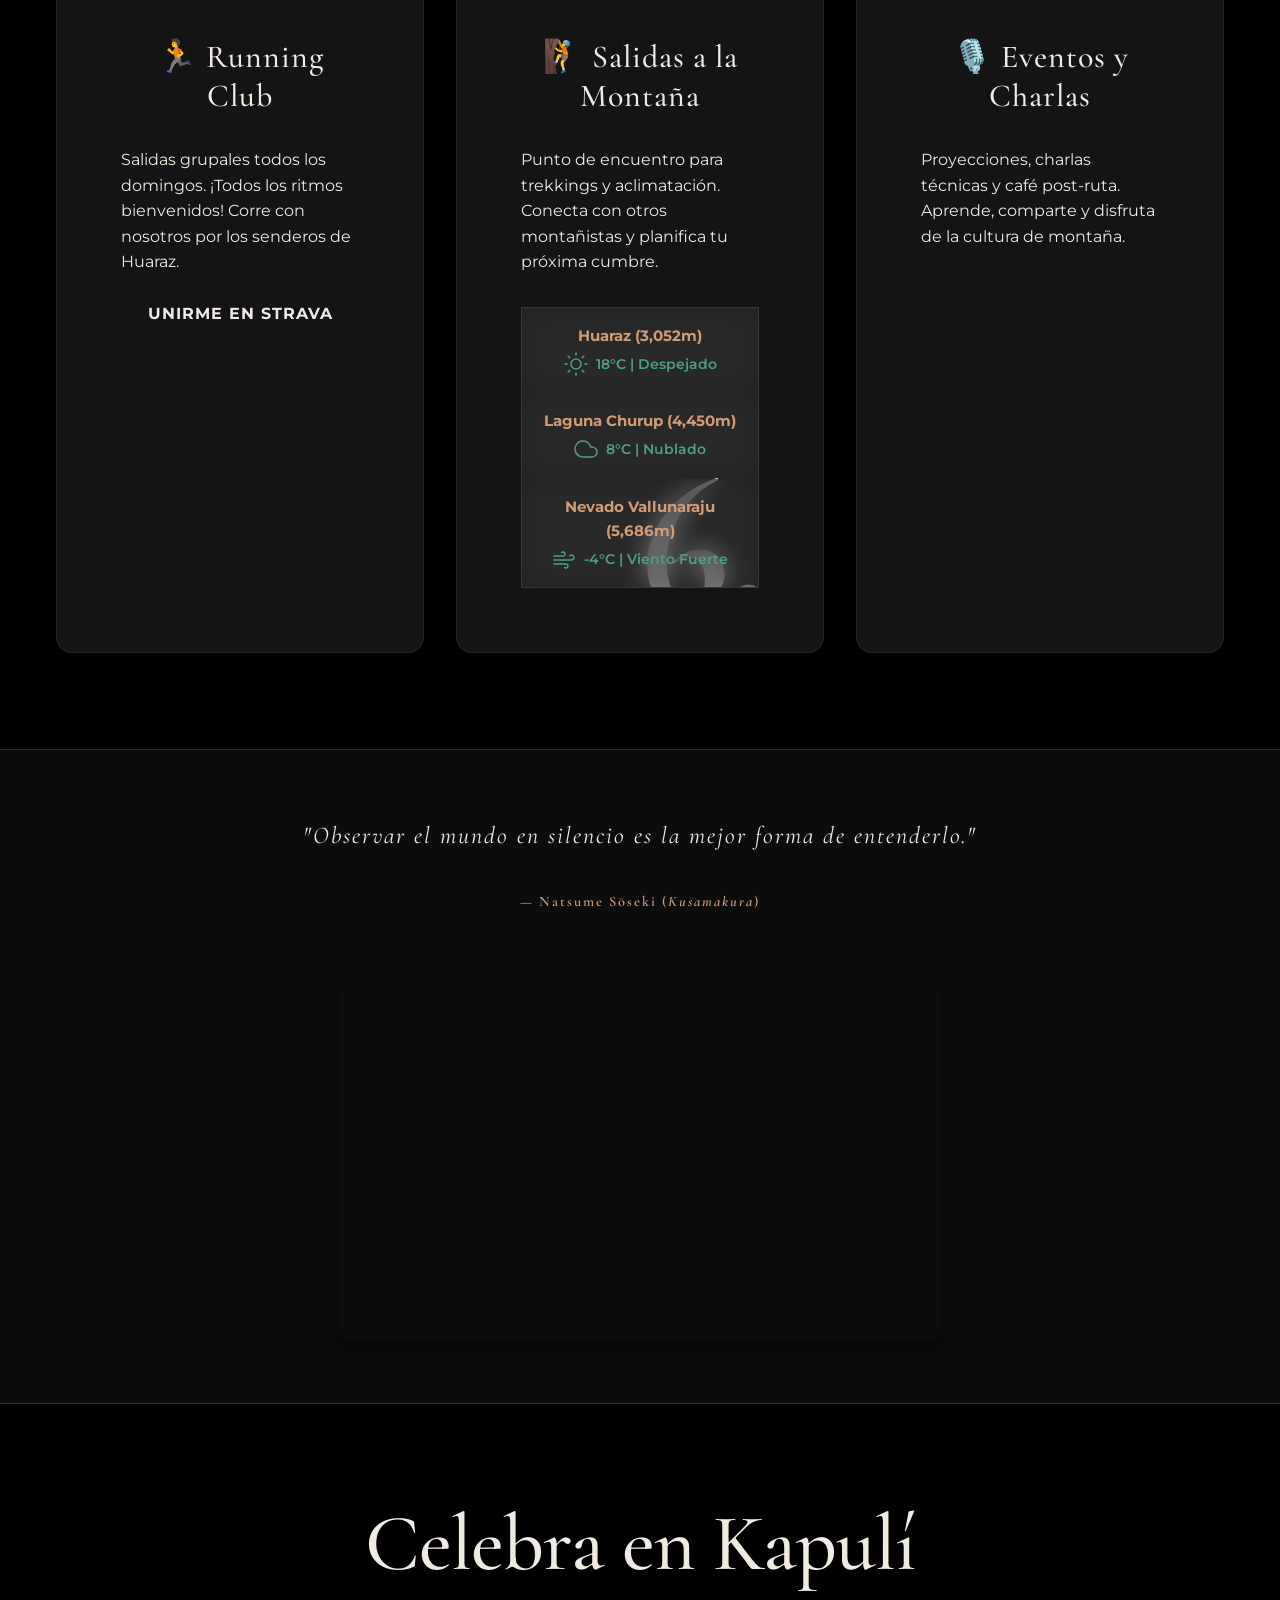
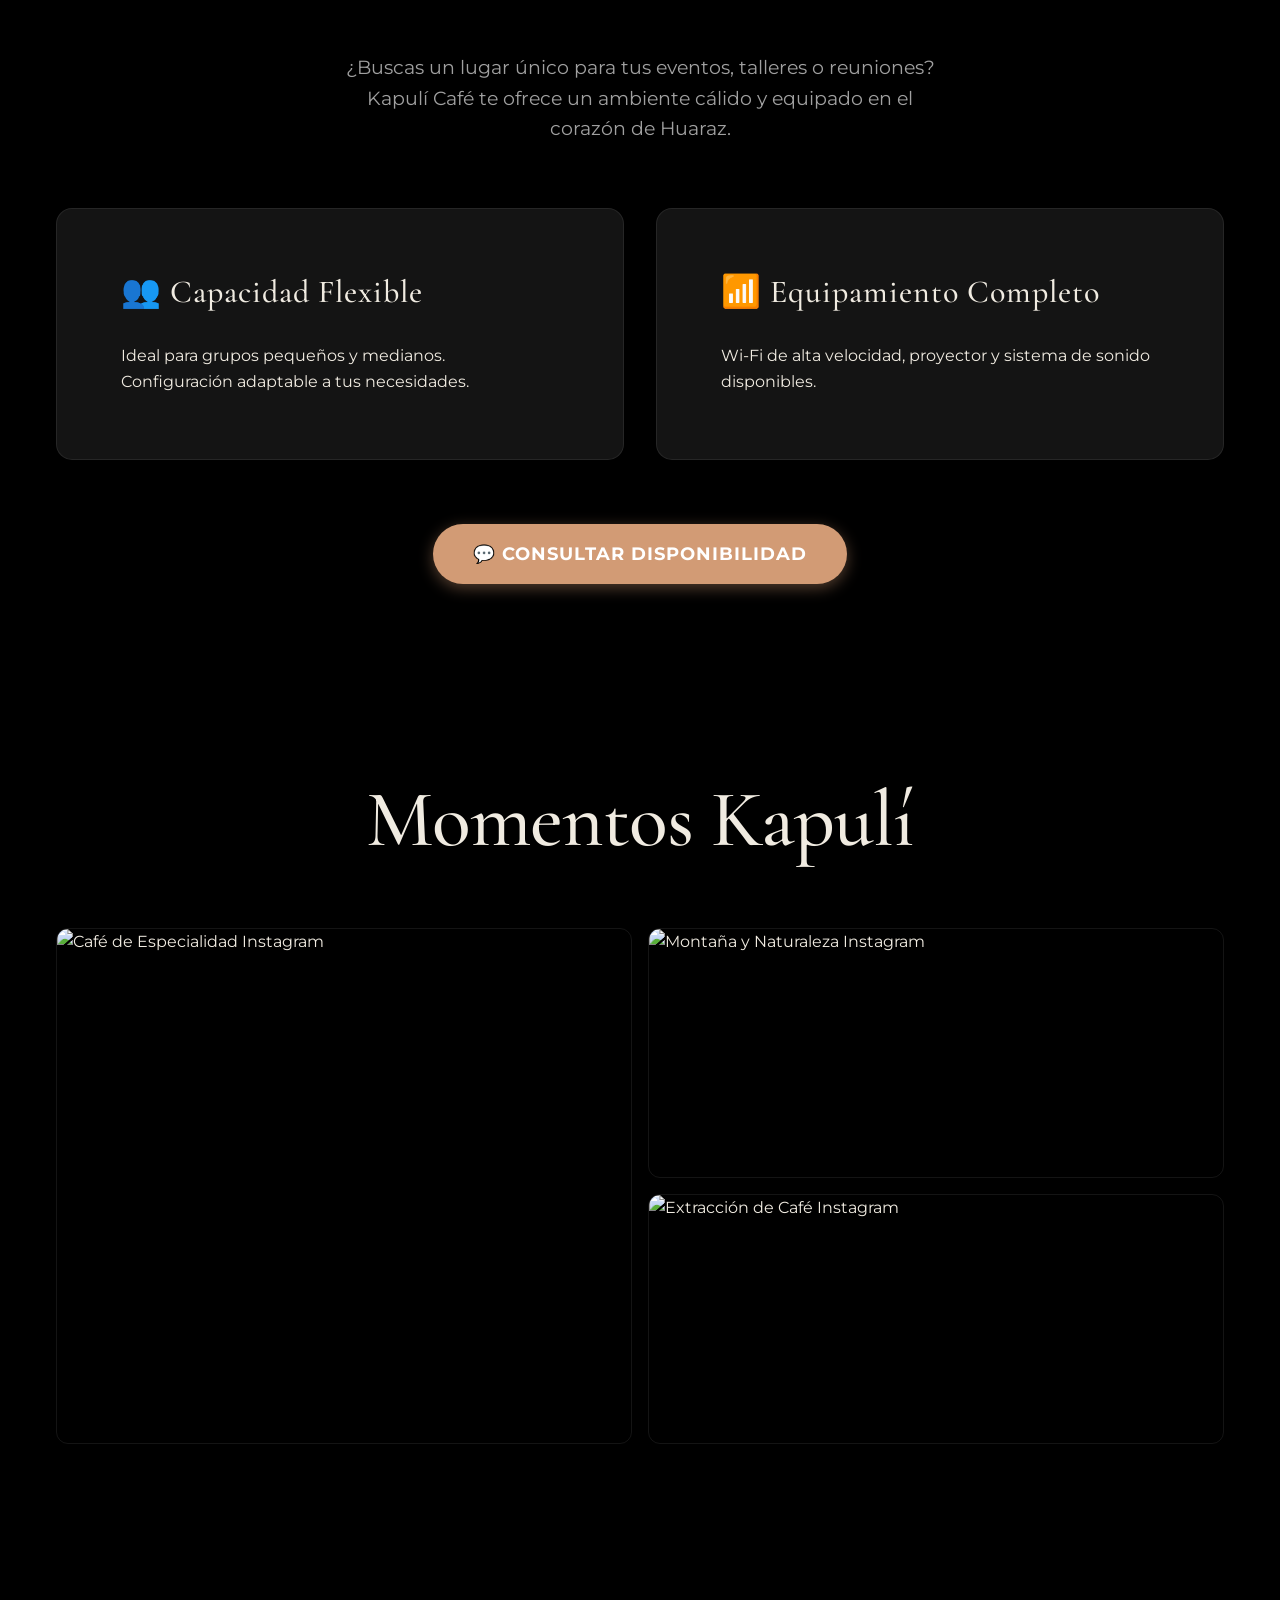
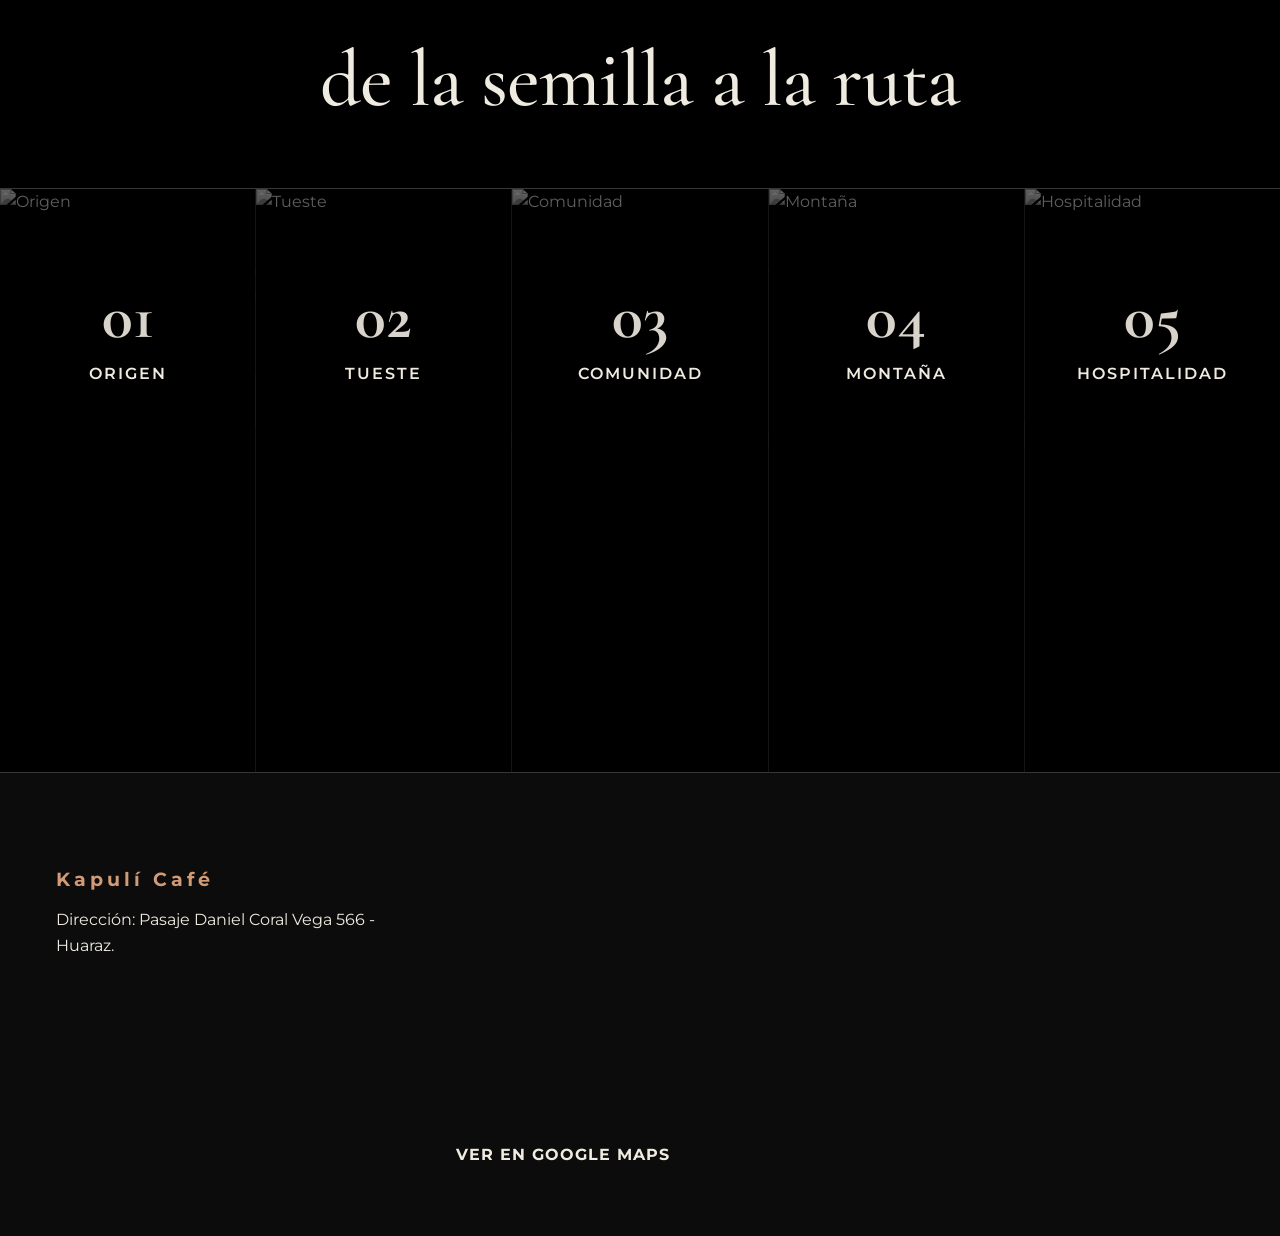
==== commit 5c4f6ddb: "design: replace circle pointer with custom coffee bean line-art cursor" ====
--- a/index.html
+++ b/index.html
@@ -414,7 +414,5 @@
     <script src="js/i18n.js"></script>
     <script src="js/main.js"></script>
     
-    <!-- Cursor Personalizado -->
-    <div class="custom-cursor"></div>
 </body>
 </html>
--- a/css/variables.css
+++ b/css/variables.css
@@ -27,5 +27,8 @@
     --border-radius: 12px;
     --shadow-sm: 0 4px 6px rgba(0,0,0,0.2);
     --shadow-md: 0 8px 16px rgba(0,0,0,0.4);
+
+    /* Cursor Personalizado */
+    --cursor-main: url('[data-uri]') 16 16, auto;
 }
 
--- a/css/base.css
+++ b/css/base.css
@@ -11,6 +11,7 @@
     overflow-x: hidden;
     scroll-padding-top: 85px; /* Evitar que el header fijo tape los títulos */
     font-size: 16px;
+    cursor: var(--cursor-main);
 }
 
 body {
@@ -49,35 +50,3 @@
     font: inherit;
 }
 
-/* Custom Cursor */
-.custom-cursor {
-    position: fixed;
-    top: 0;
-    left: 0;
-    width: 20px;
-    height: 20px;
-    border: 1px solid var(--color-secondary);
-    border-radius: 50%;
-    pointer-events: none;
-    z-index: 10000;
-    transform: translate(-50%, -50%);
-    transition: width 0.2s, height 0.2s, background-color 0.2s;
-    display: none; /* Hidden by default, shown via JS if mouse available */
-}
-
-@media (hover: hover) and (pointer: fine) {
-    body {
-        cursor: none;
-    }
-    
-    .custom-cursor {
-        display: block;
-    }
-    
-    /* Interactive states */
-    body:has(a:hover, button:hover, .btn:hover) .custom-cursor {
-        width: 30px;
-        height: 30px;
-        background-color: rgba(76, 159, 139, 0.2);
-    }
-}
